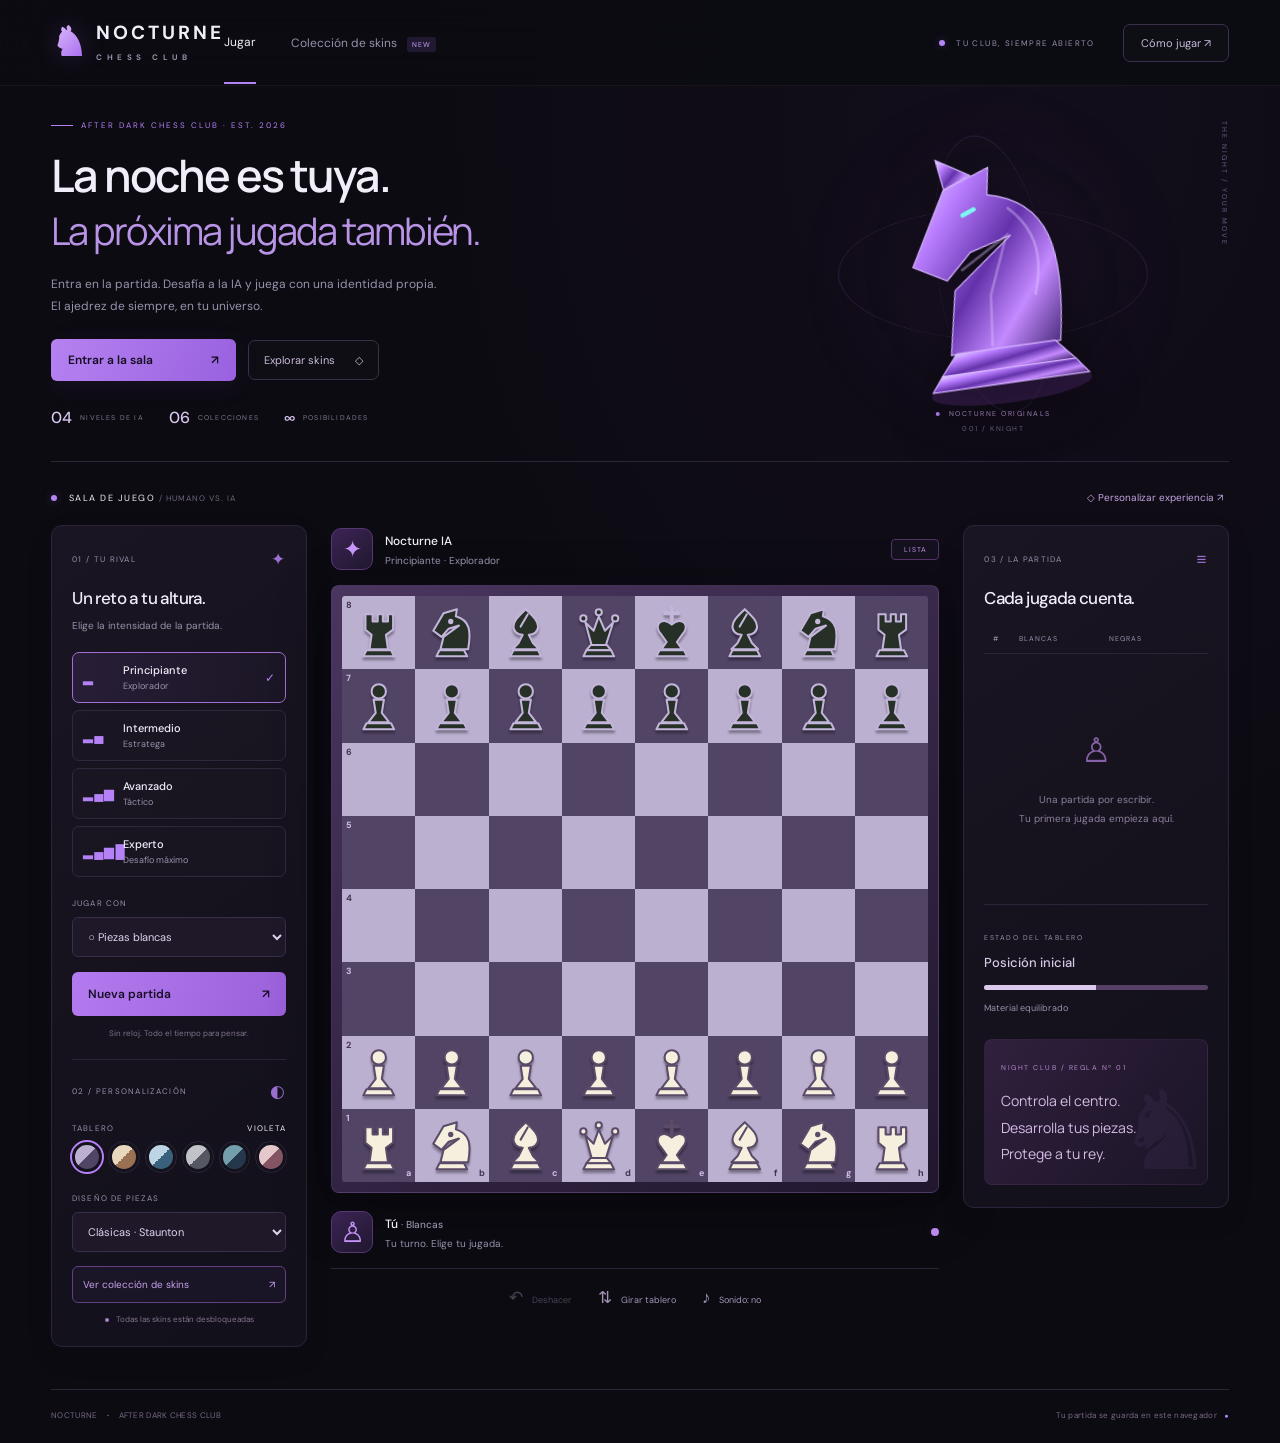
==== index.html @ 2907bad1 "Build futuristic Nocturne club with AI chess and six skin collections" ====
<!doctype html><html lang="es"><head><meta charset="UTF-8"><meta name="viewport" content="width=device-width,initial-scale=1"><meta name="theme-color" content="#0c0b12"><meta name="description" content="Juega ajedrez contra la IA en cuatro niveles y personaliza tu tablero y tus piezas."><title>Nocturne · After Dark Chess Club</title><link rel="stylesheet" href="style.css"><link rel="icon" href="icon.svg" type="image/svg+xml"></head><body><header><a class="brand" href="./"><span>♞</span> NOCTURNE<i>CHESS CLUB</i></a><nav><a href="#play" class="nav-active">Jugar</a><button id="openSkins">Colección de skins <span>NEW</span></button></nav><div class="club-status"><i></i> TU CLUB, SIEMPRE ABIERTO</div><button id="help" class="quiet">Cómo jugar ↗</button></header><main><section class="intro"><div class="intro-copy"><p class="eyebrow"><span></span> AFTER DARK CHESS CLUB · EST. 2026</p><h1>La noche es tuya.<br><em>La próxima jugada también.</em></h1><p>Entra en la partida. Desafía a la IA y juega con una identidad propia.<br>El ajedrez de siempre, en tu universo.</p><div class="hero-actions"><a class="primary" href="#play">Entrar a la sala <span>↗</span></a><button class="quiet" id="heroSkins">Explorar skins <span>◇</span></button></div><div class="hero-meta"><span>04 <small>NIVELES DE IA</small></span><span>06 <small>COLECCIONES</small></span><span>∞ <small>POSIBILIDADES</small></span></div></div><div class="hero-art" aria-hidden="true"><div class="orb"></div><div class="orbit one"></div><div class="orbit two"></div><span class="art-label">THE NIGHT / YOUR MOVE</span><svg viewBox="0 0 300 340"><defs><linearGradient id="metal" x1="0" y1="0" x2="1" y2="1"><stop stop-color="#ecdfff"/><stop offset=".25" stop-color="#b87dff"/><stop offset=".52" stop-color="#6332aa"/><stop offset=".75" stop-color="#c48aff"/><stop offset="1" stop-color="#412471"/></linearGradient></defs><ellipse cx="153" cy="297" rx="90" ry="17" fill="#b35aff" opacity=".15"/><g fill="url(#metal)" stroke="#d5b2ff" stroke-width="1.3"><path d="M91 253l14-71 70-53-47 13-30 28-36-20 45-80 53-19-5 30c67 16 78 71 59 172z"/><path d="M97 252h111l20 23H78z"/><path d="M78 275h150l13 17H65z"/><path d="M108 69l-5-34 36 22z"/></g><path d="M115 161l55-32-26 63-6 57" fill="none" stroke="#e6cfff" opacity=".35" stroke-width="3"/><path d="M125 100l13-5" stroke="#7df8f2" stroke-width="5" stroke-linecap="round"/><path d="M175 98c29 28 33 60 18 101" stroke="#e8d6ff" fill="none" opacity=".35" stroke-width="3"/></svg><span class="art-caption"><i></i> NOCTURNE ORIGINALS <b>001 / KNIGHT</b></span></div></section><div class="room-heading" id="play"><div><span class="live-dot"></span> SALA DE JUEGO <small> / HUMANO VS. IA</small></div><button id="roomSkins">◇ Personalizar experiencia ↗</button></div><div class="workspace"><aside class="settings"><div class="section-title"><span>01 / TU RIVAL</span><span>✦</span></div><h2>Un reto a tu altura.</h2><p class="muted">Elige la intensidad de la partida.</p><div id="levels" class="levels"></div><label for="side">JUGAR CON</label><select id="side"><option value="w">○ Piezas blancas</option><option value="b">● Piezas negras</option></select><button id="new" class="primary">Nueva partida <span>↗</span></button><div class="small-note">Sin reloj. Todo el tiempo para pensar.</div><div class="section-title appearance"><span>02 / PERSONALIZACIÓN</span><span>◐</span></div><label>TABLERO <span id="themeName">Violeta</span></label><div id="themes" class="swatches"></div><label for="pieces">DISEÑO DE PIEZAS</label><select id="pieces"><option value="classic">Clásicas · Staunton</option><option value="modern">Modernas · Geometría</option><option value="mono">Tipográficas · Minimal</option><option value="cyber">Cyberpunk · Neón</option><option value="cosmic">Cósmicas · Orbital</option><option value="samurai">Samurái · Shogun</option></select><button class="collection-link" id="panelSkins">Ver colección de skins <span>↗</span></button><div class="skin-note"><i></i> Todas las skins están desbloqueadas</div></aside><section class="arena"><div class="player"><div class="avatar ai">✦</div><div><strong>Nocturne IA</strong><small id="opponent">Principiante · Explorador</small></div><span class="badge" id="aiBadge">LISTA</span></div><div class="board-shell"><div id="board" class="board" role="group" aria-label="Tablero de ajedrez"></div></div><div class="player"><div class="avatar">♙</div><div><strong>Tú <span id="youColor">· Blancas</span></strong><small id="status" aria-live="polite">Tu turno. Haz tu primera jugada.</small></div><span class="turn-dot"></span></div><div class="board-tools"><button id="undo">↶ <span>Deshacer</span></button><button id="flip">⇅ <span>Girar tablero</span></button><button id="sound">♪ <span>Sonido: no</span></button></div></section><aside class="journal"><div class="section-title"><span>03 / LA PARTIDA</span><span>≡</span></div><h2>Cada jugada cuenta.</h2><div class="journal-head"><span>#</span><span>BLANCAS</span><span>NEGRAS</span></div><div id="moves" class="moves"></div><div class="position"><span>ESTADO DEL TABLERO</span><strong id="position">Posición inicial</strong><div class="balance"><i id="balance"></i></div><small id="material">Material equilibrado</small></div><div class="tip"><span>NIGHT CLUB / REGLA Nº 01</span><p>Controla el centro.<br>Desarrolla tus piezas.<br>Protege a tu rey.</p><span class="tip-knight">♞</span></div></aside></div><footer><span>NOCTURNE <b>·</b> AFTER DARK CHESS CLUB</span><span>Tu partida se guarda en este navegador <i>●</i></span></footer></main><dialog id="modal"><h2 id="modalTitle"></h2><div id="modalContent"></div><button class="primary" id="closeModal">Entendido</button></dialog><script type="module" src="app.js"></script></body></html>
---- style.css ----
@import url('https://fonts.googleapis.com/css2?family=DM+Sans:wght@400;500;600;700&family=Manrope:wght@400;500;600;700;800&display=swap');
:root{--bg:#131614;--panel:#1b1e1b;--line:#343930;--text:#edece4;--muted:#92998d;--accent:#c4d6a0;--light:#d9dec8;--dark:#738361}*{box-sizing:border-box}body{margin:0;background:var(--bg);color:var(--text);font-family:'DM Sans',sans-serif;font-size:14px}button,select{font:inherit}button,a,select{-webkit-tap-highlight-color:transparent}button{cursor:pointer}button:focus-visible,a:focus-visible,select:focus-visible{outline:2px solid var(--accent);outline-offset:4px}header{height:94px;border-bottom:1px solid var(--line);display:flex;align-items:center;justify-content:space-between;padding:0 5%}.brand{color:var(--text);text-decoration:none;font-size:21px;font-weight:700;letter-spacing:3px;display:grid;grid-template-columns:45px auto}.brand>span{grid-row:span 2;font-size:40px;line-height:45px;color:var(--accent)}.brand i{font-style:normal;font-size:8px;letter-spacing:4.5px;color:var(--muted);margin-top:4px}.header-note{font-size:9px;letter-spacing:2px;color:var(--muted)}.quiet{background:none;border:1px solid var(--line);color:var(--text);padding:11px 17px;border-radius:6px}main{max-width:1510px;margin:auto;padding:0 5%}.intro{display:flex;justify-content:space-between;align-items:center;padding:37px 0 34px}.eyebrow{color:var(--accent);font-size:9px;letter-spacing:2.7px;margin:0 0 12px}h1{font-family:'Manrope',sans-serif;font-size:clamp(28px,3.1vw,43px);letter-spacing:-1.8px;font-weight:500;margin:0}h1 em{font-family:Georgia,serif;font-weight:400;color:var(--accent)}.intro>p{color:var(--muted);line-height:1.8;font-size:12px}.workspace{display:grid;grid-template-columns:minmax(205px, .82fr) minmax(320px,1.95fr) minmax(220px,.9fr);gap:30px;align-items:start}.settings,.journal{background:var(--panel);border:1px solid var(--line);border-radius:12px;padding:23px 21px}.section-title{display:flex;justify-content:space-between;align-items:center;color:var(--muted);font-size:9px;letter-spacing:1.5px}.section-title>span+span{font-size:20px;color:var(--accent)}h2{font-size:18px;letter-spacing:-.6px;font-weight:500;margin:15px 0 8px}.muted{color:var(--muted);font-size:11px;margin-bottom:23px}.levels{display:grid;gap:7px}.level{border:1px solid var(--line);border-radius:7px;padding:11px 12px;display:flex;gap:11px;align-items:center;text-align:left;background:transparent;color:var(--text)}.level.active{border-color:var(--accent);background:#c4d6a00a}.level .bars{color:var(--accent);letter-spacing:1px;font-size:15px;width:29px}.level strong{display:block;font-weight:500;font-size:12px}.level small{display:block;color:var(--muted);font-size:9px;margin-top:3px}.level .check{margin-left:auto;color:var(--accent)}label{font-size:9px;letter-spacing:1.1px;color:var(--muted);display:flex;justify-content:space-between;margin:21px 0 9px}label span{color:var(--text);text-transform:uppercase}select{width:100%;background:#232721;color:var(--text);border:1px solid var(--line);border-radius:6px;padding:11px;font-size:12px}.primary{display:flex;justify-content:space-between;align-items:center;background:var(--accent);color:#22291a;border:0;padding:14px 16px;border-radius:6px;font-weight:600;width:100%;margin-top:15px}.primary:hover{filter:brightness(1.08)}.small-note{font-size:9px;color:var(--muted);text-align:center;margin:12px 0 0}.appearance{border-top:1px solid var(--line);margin-top:25px;padding-top:22px}.swatches{display:flex;gap:10px}.swatch{width:38px;height:38px;border-radius:50%;border:3px solid var(--panel);outline:1px solid var(--line);background:linear-gradient(135deg,var(--a) 50%,var(--b) 50%)}.swatch.active{outline:2px solid var(--accent)}.arena{min-width:0}.player{display:flex;align-items:center;gap:12px;height:56px;margin:0 0 12px}.avatar{width:42px;height:42px;background:#252b23;border:1px solid var(--line);border-radius:9px;display:grid;place-items:center;font-size:28px;color:var(--accent)}.ai{font-size:25px}.player strong{font-size:13px;font-weight:500}.player small{display:block;font-size:10px;color:var(--muted);margin-top:5px}.badge{margin-left:auto;color:var(--accent);border:1px solid var(--line);padding:5px 8px;border-radius:4px;font-size:8px;letter-spacing:1px}.board-shell{padding:10px;background:#30372b;border-radius:8px;box-shadow:0 18px 50px #0004;margin-bottom:15px}.board{width:100%;aspect-ratio:1;display:grid;grid-template-columns:repeat(8,minmax(0,1fr));grid-template-rows:repeat(8,minmax(0,1fr));overflow:hidden;border-radius:3px}.square{padding:0;border:0;border-radius:0;position:relative;display:grid;place-items:center;min-width:0;min-height:0;background:var(--light);color:#34412c}.square.dark{background:var(--dark);color:#e6ebd9}.square.last{box-shadow:inset 0 0 0 100px #e7e87545}.square.selected{box-shadow:inset 0 0 0 3px #f2e59c;background:#b7be72}.square.legal:after{content:'';position:absolute;width:23%;height:23%;background:#17221355;border-radius:50%}.square.legal.occupied:after{width:85%;height:85%;background:none;border:4px solid #20351b66}.square.check{background:#b35c51}.piece{width:84%;height:84%;filter:drop-shadow(0 3px 1px #0003);pointer-events:none;z-index:1}.coord{position:absolute;left:4px;top:3px;font-size:9px;font-weight:700}.coord.file{left:auto;top:auto;right:4px;bottom:3px}.turn-dot{width:8px;height:8px;background:var(--accent);border-radius:50%;margin-left:auto}#youColor{font-size:10px;color:var(--muted)}.board-tools{display:flex;justify-content:center;gap:20px;border-top:1px solid var(--line);padding-top:14px}.board-tools button{color:var(--muted);background:none;border:0;font-size:17px;padding:3px}.board-tools span{font-size:10px;margin-left:4px}.journal-head{display:grid;grid-template-columns:30px 1fr 1fr;color:var(--muted);font-size:8px;letter-spacing:1px;padding:17px 9px 10px;border-bottom:1px solid var(--line)}.moves{height:225px;overflow:auto;font-variant-numeric:tabular-nums}.empty{text-align:center;color:var(--muted);font-size:11px;line-height:1.9;padding:45px 4px}.empty b{display:block;font-size:32px;font-weight:400;color:#68765a;margin-bottom:6px}.move{display:grid;grid-template-columns:30px 1fr 1fr;padding:9px;font-size:12px}.move:nth-child(even){background:#242820;border-radius:4px}.move>span:first-child{color:var(--muted)}.position{border-top:1px solid var(--line);padding-top:21px}.position>span,.tip>span:first-child{font-size:8px;letter-spacing:1.5px;color:var(--muted)}.position strong{display:block;font-size:13px;font-weight:500;margin-top:10px}.balance{height:5px;background:#5b6850;border-radius:5px;overflow:hidden;margin:14px 0 7px}.balance i{display:block;width:50%;background:#e4e8dc;height:100%;transition:width .3s}.position small{color:var(--muted);font-size:10px}.tip{margin-top:24px;border-radius:8px;padding:18px;background:#2b3425;position:relative;overflow:hidden}.tip p{line-height:1.85;color:#d5dec9;font-family:Georgia,serif;font-size:17px;margin-bottom:0}.tip-knight{position:absolute;right:-8px;bottom:-19px;font-size:110px;color:#c4d6a010}footer{display:flex;justify-content:space-between;color:#798170;font-size:9px;margin:30px 0 23px;padding-top:18px;border-top:1px solid var(--line)}footer b{color:var(--accent);margin:0 7px}footer i{font-style:normal;color:var(--accent);font-size:7px;margin-left:5px}dialog{background:var(--panel);color:var(--text);border:1px solid var(--line);border-radius:12px;padding:28px;max-width:430px;width:90%}dialog::backdrop{background:#000a;backdrop-filter:blur(5px)}#modalContent{line-height:1.8;color:#b9c0b1}.promotion{display:flex;gap:8px}.promotion button{font-size:30px;width:60px;padding:8px;background:var(--accent);border:0;border-radius:6px}@media(min-width:1500px){.workspace{gap:38px}}@media(max-width:1100px){main{padding:0 3%}.workspace{gap:18px;grid-template-columns:210px minmax(300px,1fr)}.journal{grid-column:1/-1;display:grid;grid-template-columns:1fr 1fr;gap:0 25px}.journal .moves{height:140px;grid-column:1;grid-row:4/6}.journal .position{grid-column:2;grid-row:2/4;border:0}.journal .tip{grid-column:2;grid-row:4/6;margin-top:5px}.journal h2{grid-column:1}.journal-head{grid-column:1}}@media(max-width:680px){header{height:76px;padding:0 5%}.brand{font-size:17px}.header-note{display:none}.quiet{font-size:10px;padding:9px}.intro{padding:27px 0}.intro>p{display:none}h1{font-size:30px;letter-spacing:-1px}.workspace{display:flex;flex-direction:column;gap:22px}.arena{order:0;width:100%}.settings{order:1;width:100%;padding:20px}.journal{order:2;width:100%;display:block}.levels{grid-template-columns:1fr 1fr}.journal .moves{height:170px}.journal .tip{margin-top:20px}.board-shell{padding:7px}main{padding:0 4%}.coord{font-size:8px}.board-tools{gap:17px}footer{gap:15px;line-height:1.8;flex-direction:column}.player{height:45px}.swatch{width:42px;height:42px}}@media(prefers-reduced-motion:reduce){*{transition:none!important}}
:root{--bg:#0c0b12;--panel:#14121d;--line:#2a2538;--text:#f1edf9;--muted:#9891ab;--accent:#b481f6;--light:#bcb0d1;--dark:#514465}html{scroll-behavior:smooth;scroll-padding-top:90px}body{background:radial-gradient(ellipse at 80% 8%,#351a482b,transparent 42%),var(--bg)}header{height:86px;background:#0c0b12e8;backdrop-filter:blur(20px);position:sticky;top:0;z-index:10;padding:0 4%;border-color:#ffffff0c}.brand{font-size:19px;letter-spacing:3px}.brand>span{background:linear-gradient(135deg,#e3c5ff,#9654ea);background-clip:text;color:transparent;filter:drop-shadow(0 0 12px #a964e933)}header nav{display:flex;gap:35px;align-items:center}header nav a,header nav button{color:var(--muted);text-decoration:none;font-size:12px;background:none;border:0;padding:32px 0}header nav .nav-active{color:var(--text);border-bottom:2px solid var(--accent)}nav button span{font-size:7px;letter-spacing:1px;color:#caa0ff;background:#a670e826;padding:3px 5px;margin-left:7px;border-radius:3px}.club-status{font-size:8px;letter-spacing:1.4px;color:var(--muted);margin-left:auto;margin-right:28px}.club-status i,.live-dot{display:inline-block;width:6px;height:6px;border-radius:50%;background:#b485f7;box-shadow:0 0 10px #b485f755;margin-right:8px}.quiet{border-color:#3b304c;background:#ffffff03;border-radius:7px;font-size:11px;color:#c8bbd9}.quiet:hover{background:#b481f615}main{max-width:1580px;padding:0 4%}.intro{min-height:355px;display:grid;grid-template-columns:1.5fr 1fr;padding:33px 0 32px;position:relative;border-bottom:1px solid var(--line);overflow:hidden}.intro-copy{position:relative;z-index:1}.eyebrow{font-size:8px;letter-spacing:2px;margin-bottom:19px;display:flex;align-items:center;gap:8px}.eyebrow>span{width:22px;height:1px;background:var(--accent)}h1{font-size:clamp(30px,3.5vw,49px);line-height:1.17;letter-spacing:-2px;font-weight:600}h1 em{font-family:'Manrope',sans-serif;font-style:normal;font-size:.85em;font-weight:400;color:#b994e6}.intro-copy>p:not(.eyebrow){color:var(--muted);font-size:12px;line-height:1.85;margin:19px 0 21px}.hero-actions{display:flex;gap:12px;align-items:center}.hero-actions .primary{width:185px;text-decoration:none;font-size:12px;margin:0;padding:13px 17px;background:linear-gradient(110deg,#b582f1,#9961df);box-shadow:0 5px 25px #8541b81a;color:#130d1e}.hero-actions .quiet{padding:12px 15px;display:flex;gap:20px}.hero-meta{display:flex;gap:25px;margin-top:26px;font-size:16px;font-weight:500;color:#d9c7ee}.hero-meta>span{display:flex;align-items:center;gap:8px}.hero-meta small{font-size:7px;color:#81768f;letter-spacing:1.2px;font-weight:400}.hero-art{position:relative;height:310px;display:flex;justify-content:center;align-items:center}.hero-art>svg{position:relative;z-index:1;height:305px;transform:rotate(-8deg);filter:drop-shadow(0 15px 24px #0008);animation:float 7s ease-in-out infinite}.orb{position:absolute;width:250px;height:250px;border-radius:50%;background:radial-gradient(circle,#a25af524,#6d309610 45%,transparent 70%);box-shadow:0 0 90px #7d379c10}.orbit{position:absolute;width:310px;height:310px;border:1px solid #b373e72b;border-radius:50%;transform:rotateX(65deg) rotate(-20deg)}.orbit.two{width:280px;height:280px;transform:rotateX(20deg) rotateY(65deg)}.art-label{position:absolute;top:2px;right:0;font-size:7px;letter-spacing:2px;writing-mode:vertical-rl;color:#705b87}.art-caption{position:absolute;bottom:-4px;left:50%;transform:translateX(-50%);font-size:7px;letter-spacing:1.5px;white-space:nowrap;color:#b395d2}.art-caption b{display:block;font-weight:400;color:#6e627d;text-align:center;margin-top:6px}.art-caption i{display:inline-block;width:4px;height:4px;background:var(--accent);border-radius:50%;margin-right:5px}.room-heading{display:flex;justify-content:space-between;align-items:center;margin:28px 0 20px;font-size:9px;letter-spacing:1.5px}.room-heading small{font-size:8px;color:#71667e;letter-spacing:1px}.room-heading button{font-size:10px;color:#c2a4e1;background:none;border:0;letter-spacing:0}.workspace{gap:24px;grid-template-columns:minmax(210px,.8fr) minmax(320px,1.9fr) minmax(210px,.83fr);padding-bottom:14px}.settings,.journal{padding:22px 20px;background:linear-gradient(145deg,#191522,#12101a);border-color:#2d243b;border-radius:11px;box-shadow:0 10px 30px #0001}.section-title{font-size:8px;letter-spacing:1.3px}.section-title>span+span{color:#9b6fcd;font-size:17px}h2{font-size:17px;margin-top:17px}.muted{font-size:10px;margin-bottom:20px}.level{background:#ffffff02;border-color:#30283d;padding:10px;border-radius:7px;transition:border-color .2s,background .2s}.level:hover{border-color:#79529b;background:#a170d00a}.level.active{background:linear-gradient(90deg,#9b63d71f,#9b63d708);border-color:#a16ed3}.level strong{font-size:11px}.level small{font-size:9px}.level .bars{font-size:13px}.level .check{font-size:12px}label{font-size:8px;letter-spacing:1.1px}select{background:#1e1829;color:#dfd3ee;border-color:#3a2d4d;border-radius:6px;font-size:11px;padding:11px}.primary{background:linear-gradient(110deg,#b47bf0,#9960d9);color:#180d25;font-size:12px}.small-note{font-size:8px;color:#80738d}.appearance{margin-top:21px;padding-top:20px}.swatches{display:grid;grid-template-columns:repeat(6,1fr);gap:7px}.swatch{height:auto;width:100%;aspect-ratio:1;max-width:35px;border-width:3px}.collection-link{margin-top:14px;background:#ae76ef0c;border:1px solid #624081;color:#c7a2eb;border-radius:6px;padding:11px 10px;font-size:10px;display:flex;justify-content:space-between;width:100%}.collection-link:hover{background:#ae76ef20}.skin-note{font-size:8px;color:#82748d;text-align:center;margin-top:11px}.skin-note i{display:inline-block;height:4px;width:4px;background:#aa80cb;border-radius:50%;margin-right:5px}.player{height:48px;margin-bottom:12px}.avatar{background:linear-gradient(145deg,#3c2455,#20172e);border-color:#563772;color:#c595f7;border-radius:10px}.avatar.ai{font-size:23px}.player strong{font-size:12px}.player small{font-size:10px}.badge{background:#b481f60a;border-color:#513369;color:#c193e8;min-width:48px;text-align:center;font-size:7px}.board-shell{background:linear-gradient(145deg,#4a355f,#20172e);padding:10px;border:1px solid #68497e77;box-shadow:0 15px 55px #0006,0 0 30px #a354df08;border-radius:8px}.board{isolation:isolate}.square{color:#44334f}.square.dark{color:#d2bce8}.square.last{box-shadow:inset 0 0 0 100px #e5baff40}.square.selected{background:#9b70c2;box-shadow:inset 0 0 0 3px #dec0fa}.square.legal:after{background:#48205866}.square.legal.occupied:after{border-color:#d2a4ff99}.square.check{background:#b54d6d}.square:focus-visible{outline:3px solid #f9d5ff;outline-offset:-3px;z-index:3}.piece{filter:drop-shadow(0 3px 1px #0005)}body[data-skin=cyber] .piece{filter:drop-shadow(0 0 2px #69d4f74d) drop-shadow(0 2px 1px #0006)}body[data-skin=cosmic] .piece{filter:drop-shadow(0 0 3px #b2cbff33) drop-shadow(0 3px 1px #0005)}.board-tools button{font-size:17px;color:#a493b7}.board-tools button:hover{color:var(--accent)}button:disabled{opacity:.4;cursor:default}.board-tools span{font-size:9px}.journal-head{font-size:7px;grid-template-columns:26px 1fr 1fr}.moves{height:250px;scrollbar-width:thin;scrollbar-color:#513369 transparent}.empty{font-size:10px;color:#8d7f9e;padding-top:65px}.empty b{color:#8661a7;font-size:34px}.move{grid-template-columns:26px 1fr 1fr;font-size:11px}.move:nth-child(even){background:#ab78d80a}.position strong{color:#d8c7e7}.balance{background:#564065}.balance i{background:#dbc8ed}.tip{background:linear-gradient(125deg,#30203e,#1a1425);border:1px solid #4c305b55;padding:16px}.tip>span:first-child{font-size:7px;color:#b48acb}.tip p{font-family:'Manrope',sans-serif;font-size:14px;color:#d4bce5;line-height:1.9}.tip-knight{color:#bd8bf910}.turn-dot{background:#bb88ee;box-shadow:0 0 12px #bb88ee22}.position>span{font-size:7px}.position small{font-size:9px}footer{font-size:8px;color:#786985;letter-spacing:.3px;padding-top:20px;margin-top:28px}footer b{color:#a376c7}.gallery{max-width:880px;width:94%;max-height:90dvh;padding:30px;overflow:auto;scrollbar-width:thin;scrollbar-color:#68497e #14121d}.gallery h2{font-size:29px;letter-spacing:-1px;margin:0}.gallery-sub{margin:6px 0 22px;font-size:12px;color:var(--muted)}.skin-grid{display:grid;grid-template-columns:repeat(3,1fr);gap:14px}.skin-card{padding:0;background:#181320;border:1px solid #392b46;border-radius:9px;text-align:left;color:var(--text);overflow:hidden;transition:border-color .2s,transform .2s}.skin-card:hover{border-color:#ba85ee;transform:translateY(-2px)}.skin-card.active{border-color:var(--accent);box-shadow:0 0 0 1px #b481f6}.skin-preview{display:flex;justify-content:center;align-items:center;height:116px;background:conic-gradient(var(--preview-light) 25%,var(--preview-dark) 0 50%,var(--preview-light) 0 75%,var(--preview-dark) 0) 50%/58px 58px;position:relative;isolation:isolate}.skin-preview:after{content:'';position:absolute;inset:0;background:linear-gradient(transparent,#15101c22);z-index:-1}.skin-preview .piece{width:65px;height:75px;filter:drop-shadow(0 6px 4px #0005)}.skin-preview .piece:nth-child(2){height:90px;width:70px;align-self:end;margin-bottom:13px}.skin-info{display:flex;flex-direction:column;padding:15px;gap:7px}.skin-info small{font-size:7px;letter-spacing:1.5px;color:#b18acf}.skin-info strong{font-size:17px;font-weight:500}.skin-info>span{font-size:10px;line-height:1.6;color:#a290b0;min-height:32px}.skin-info>b{font-size:8px;letter-spacing:.8px;font-weight:500;color:#d2adf3;margin-top:4px}.gallery-foot{font-size:10px;text-align:center;margin-top:20px}.gallery>.primary{max-width:170px;margin:20px auto 0;justify-content:center}dialog{box-shadow:0 30px 100px #0009;border-color:#513366}#modalContent{font-size:12px}dialog::backdrop{background:#08050ecc;backdrop-filter:blur(10px)}@keyframes float{0%,100%{transform:translateY(0) rotate(-8deg)}50%{transform:translateY(-9px) rotate(-6deg)}}@media(min-width:1600px){.intro{min-height:390px}.workspace{gap:32px}}@media(max-width:1100px){.club-status{display:none}header nav{margin-left:auto;margin-right:30px}.workspace{grid-template-columns:220px minmax(300px,1fr)}.journal{display:grid;grid-template-columns:1fr 1fr}.journal .moves{height:150px}.intro{grid-template-columns:1.4fr 1fr}.hero-art{height:290px}.hero-art>svg{height:275px}.orbit{width:260px;height:260px}.hero-meta{gap:18px}.hero-meta small{font-size:6px}.hero-meta>span{gap:5px}}@media(max-width:680px){header{height:70px;padding:0 4%;gap:12px}.brand{font-size:15px;grid-template-columns:34px auto;letter-spacing:2px}.brand>span{font-size:32px;line-height:37px}.brand i{font-size:6px;letter-spacing:3.5px}.quiet{font-size:9px}header nav{gap:0;margin:0 0 0 auto}header nav a{display:none}header nav button{font-size:10px;padding:20px 0}nav button span{display:none}#help{font-size:0;padding:9px;width:32px;height:32px}#help:before{content:'?';font-size:13px}.intro{min-height:300px;padding:30px 0 25px;grid-template-columns:1fr;overflow:hidden}.intro-copy{max-width:100%}.eyebrow{font-size:7px;letter-spacing:1.4px;margin-bottom:18px}h1{font-size:clamp(28px,6.8vw,44px);letter-spacing:-1.2px;line-height:1.2}.intro-copy>p:not(.eyebrow){font-size:10px;line-height:1.8;max-width:77%;margin:16px 0 20px}.intro-copy>p br{display:none}.hero-art{position:absolute;right:-55px;bottom:45px;width:160px;height:180px;opacity:.4;z-index:0;pointer-events:none}.hero-art>svg{height:190px}.hero-art .orbit{width:160px;height:160px}.hero-art .art-label,.hero-art .art-caption{display:none}.hero-actions .primary{font-size:11px;width:160px}.hero-actions .quiet{font-size:10px;gap:10px}.hero-meta{gap:17px;font-size:14px;margin-top:24px}.hero-meta small{font-size:6px;letter-spacing:.6px}.room-heading{font-size:8px;letter-spacing:.8px;margin:23px 0 18px}.room-heading small{display:none}.room-heading button{font-size:9px}.workspace{gap:20px}.arena{order:0}.settings{order:1;padding:21px}.journal{order:2;display:block}.player{height:43px}.board-shell{padding:7px}.coord{font-size:8px}.board-tools{padding-top:12px;gap:22px}.board-tools span{font-size:9px}.swatches{display:flex;gap:13px}.swatch{width:36px;height:36px;max-width:none}.levels{gap:8px}.level{min-height:55px}.level strong{font-size:12px}.level small{font-size:9px}.collection-link{padding:13px}.journal .moves{height:180px}.empty{padding-top:35px}.gallery{padding:22px 15px;width:95%}.gallery h2{font-size:25px}.skin-grid{grid-template-columns:repeat(2,minmax(0,1fr));gap:10px}.skin-preview{height:100px;background-size:50px 50px}.skin-preview .piece{width:43px;height:64px}.skin-preview .piece:nth-child(2){width:48px;height:75px;margin-bottom:12px}.skin-info{padding:12px}.skin-info strong{font-size:15px}.skin-info>span{font-size:9px;min-height:30px}.gallery-sub{font-size:10px}.hero-meta span:last-child{display:none}footer{font-size:7px;margin-top:15px}.tip p{font-size:15px}}@media(prefers-reduced-motion:reduce){html{scroll-behavior:auto}.hero-art>svg{animation:none}.skin-card:hover{transform:none}}
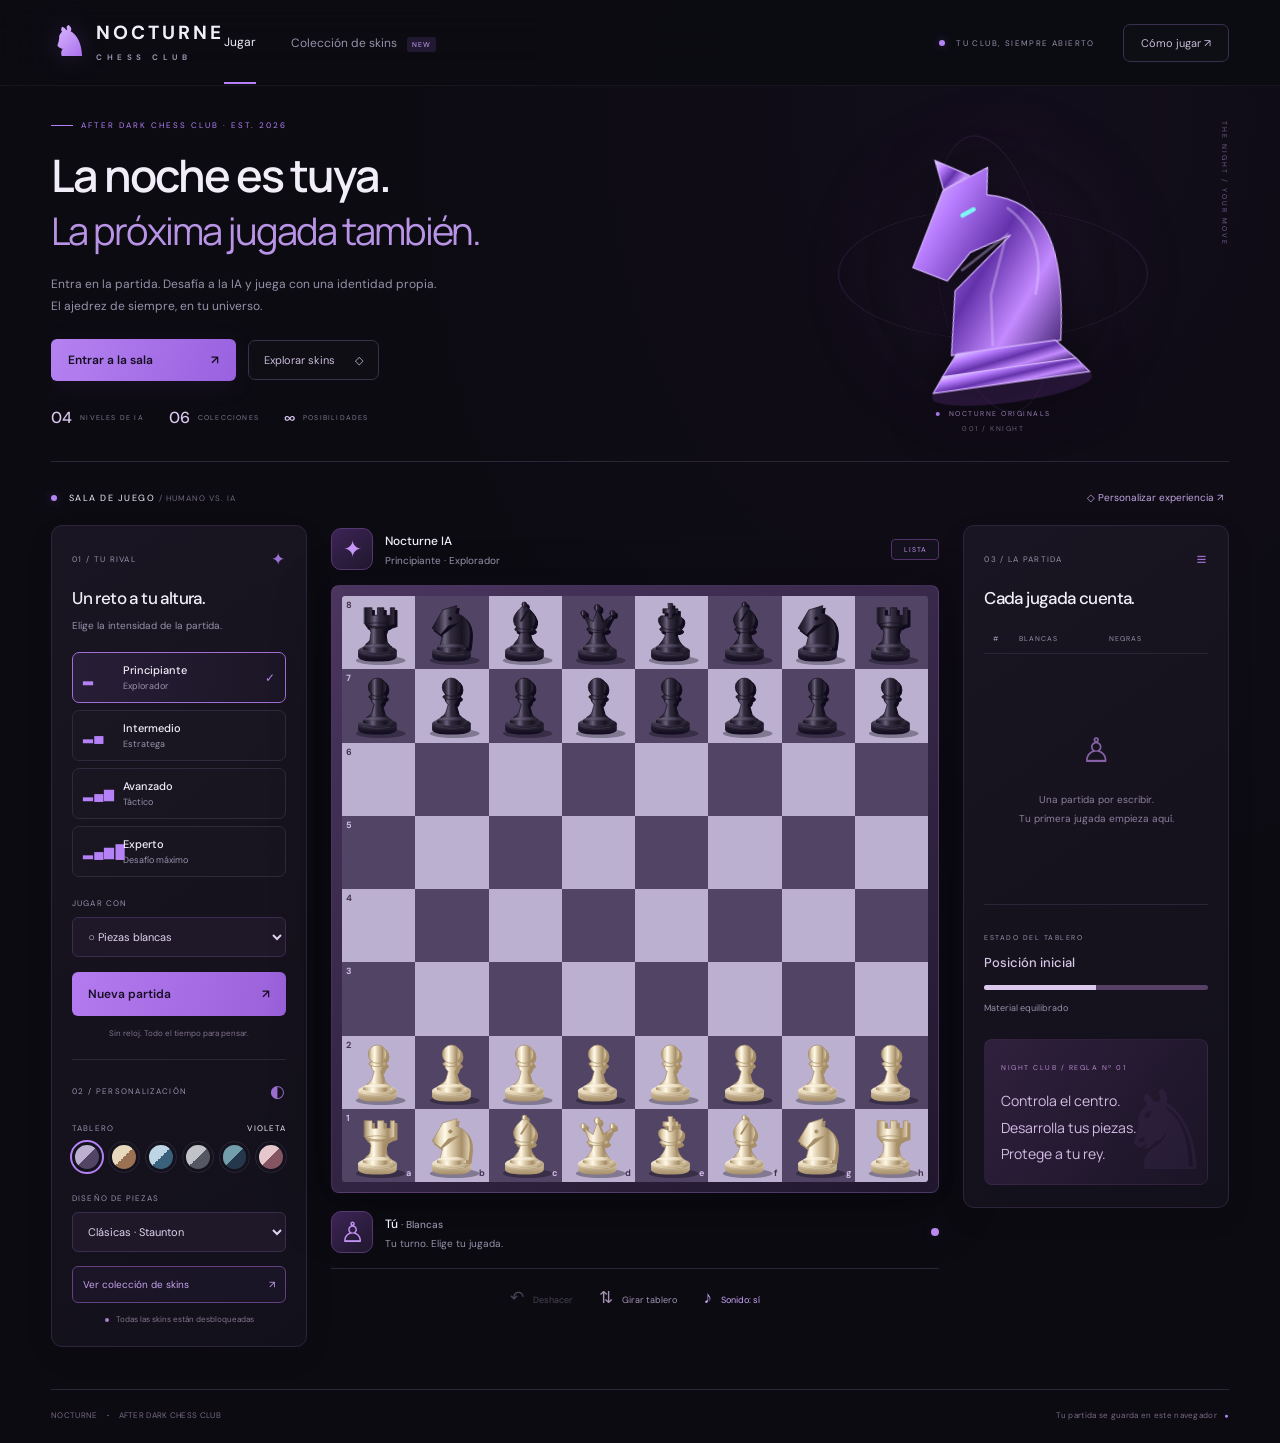
==== commit 44ff102b: "Add sculpted chess pieces and distinct persistent game sounds" ====
--- a/index.html
+++ b/index.html
@@ -1 +1 @@
-<!doctype html><html lang="es"><head><meta charset="UTF-8"><meta name="viewport" content="width=device-width,initial-scale=1"><meta name="theme-color" content="#0c0b12"><meta name="description" content="Juega ajedrez contra la IA en cuatro niveles y personaliza tu tablero y tus piezas."><title>Nocturne · After Dark Chess Club</title><link rel="stylesheet" href="style.css"><link rel="icon" href="icon.svg" type="image/svg+xml"></head><body><header><a class="brand" href="./"><span>♞</span> NOCTURNE<i>CHESS CLUB</i></a><nav><a href="#play" class="nav-active">Jugar</a><button id="openSkins">Colección de skins <span>NEW</span></button></nav><div class="club-status"><i></i> TU CLUB, SIEMPRE ABIERTO</div><button id="help" class="quiet">Cómo jugar ↗</button></header><main><section class="intro"><div class="intro-copy"><p class="eyebrow"><span></span> AFTER DARK CHESS CLUB · EST. 2026</p><h1>La noche es tuya.<br><em>La próxima jugada también.</em></h1><p>Entra en la partida. Desafía a la IA y juega con una identidad propia.<br>El ajedrez de siempre, en tu universo.</p><div class="hero-actions"><a class="primary" href="#play">Entrar a la sala <span>↗</span></a><button class="quiet" id="heroSkins">Explorar skins <span>◇</span></button></div><div class="hero-meta"><span>04 <small>NIVELES DE IA</small></span><span>06 <small>COLECCIONES</small></span><span>∞ <small>POSIBILIDADES</small></span></div></div><div class="hero-art" aria-hidden="true"><div class="orb"></div><div class="orbit one"></div><div class="orbit two"></div><span class="art-label">THE NIGHT / YOUR MOVE</span><svg viewBox="0 0 300 340"><defs><linearGradient id="metal" x1="0" y1="0" x2="1" y2="1"><stop stop-color="#ecdfff"/><stop offset=".25" stop-color="#b87dff"/><stop offset=".52" stop-color="#6332aa"/><stop offset=".75" stop-color="#c48aff"/><stop offset="1" stop-color="#412471"/></linearGradient></defs><ellipse cx="153" cy="297" rx="90" ry="17" fill="#b35aff" opacity=".15"/><g fill="url(#metal)" stroke="#d5b2ff" stroke-width="1.3"><path d="M91 253l14-71 70-53-47 13-30 28-36-20 45-80 53-19-5 30c67 16 78 71 59 172z"/><path d="M97 252h111l20 23H78z"/><path d="M78 275h150l13 17H65z"/><path d="M108 69l-5-34 36 22z"/></g><path d="M115 161l55-32-26 63-6 57" fill="none" stroke="#e6cfff" opacity=".35" stroke-width="3"/><path d="M125 100l13-5" stroke="#7df8f2" stroke-width="5" stroke-linecap="round"/><path d="M175 98c29 28 33 60 18 101" stroke="#e8d6ff" fill="none" opacity=".35" stroke-width="3"/></svg><span class="art-caption"><i></i> NOCTURNE ORIGINALS <b>001 / KNIGHT</b></span></div></section><div class="room-heading" id="play"><div><span class="live-dot"></span> SALA DE JUEGO <small> / HUMANO VS. IA</small></div><button id="roomSkins">◇ Personalizar experiencia ↗</button></div><div class="workspace"><aside class="settings"><div class="section-title"><span>01 / TU RIVAL</span><span>✦</span></div><h2>Un reto a tu altura.</h2><p class="muted">Elige la intensidad de la partida.</p><div id="levels" class="levels"></div><label for="side">JUGAR CON</label><select id="side"><option value="w">○ Piezas blancas</option><option value="b">● Piezas negras</option></select><button id="new" class="primary">Nueva partida <span>↗</span></button><div class="small-note">Sin reloj. Todo el tiempo para pensar.</div><div class="section-title appearance"><span>02 / PERSONALIZACIÓN</span><span>◐</span></div><label>TABLERO <span id="themeName">Violeta</span></label><div id="themes" class="swatches"></div><label for="pieces">DISEÑO DE PIEZAS</label><select id="pieces"><option value="classic">Clásicas · Staunton</option><option value="modern">Modernas · Geometría</option><option value="mono">Tipográficas · Minimal</option><option value="cyber">Cyberpunk · Neón</option><option value="cosmic">Cósmicas · Orbital</option><option value="samurai">Samurái · Shogun</option></select><button class="collection-link" id="panelSkins">Ver colección de skins <span>↗</span></button><div class="skin-note"><i></i> Todas las skins están desbloqueadas</div></aside><section class="arena"><div class="player"><div class="avatar ai">✦</div><div><strong>Nocturne IA</strong><small id="opponent">Principiante · Explorador</small></div><span class="badge" id="aiBadge">LISTA</span></div><div class="board-shell"><div id="board" class="board" role="group" aria-label="Tablero de ajedrez"></div></div><div class="player"><div class="avatar">♙</div><div><strong>Tú <span id="youColor">· Blancas</span></strong><small id="status" aria-live="polite">Tu turno. Haz tu primera jugada.</small></div><span class="turn-dot"></span></div><div class="board-tools"><button id="undo">↶ <span>Deshacer</span></button><button id="flip">⇅ <span>Girar tablero</span></button><button id="sound">♪ <span>Sonido: no</span></button></div></section><aside class="journal"><div class="section-title"><span>03 / LA PARTIDA</span><span>≡</span></div><h2>Cada jugada cuenta.</h2><div class="journal-head"><span>#</span><span>BLANCAS</span><span>NEGRAS</span></div><div id="moves" class="moves"></div><div class="position"><span>ESTADO DEL TABLERO</span><strong id="position">Posición inicial</strong><div class="balance"><i id="balance"></i></div><small id="material">Material equilibrado</small></div><div class="tip"><span>NIGHT CLUB / REGLA Nº 01</span><p>Controla el centro.<br>Desarrolla tus piezas.<br>Protege a tu rey.</p><span class="tip-knight">♞</span></div></aside></div><footer><span>NOCTURNE <b>·</b> AFTER DARK CHESS CLUB</span><span>Tu partida se guarda en este navegador <i>●</i></span></footer></main><dialog id="modal"><h2 id="modalTitle"></h2><div id="modalContent"></div><button class="primary" id="closeModal">Entendido</button></dialog><script type="module" src="app.js"></script></body></html>
+<!doctype html><html lang="es"><head><meta charset="UTF-8"><meta name="viewport" content="width=device-width,initial-scale=1"><meta name="theme-color" content="#0c0b12"><meta name="description" content="Juega ajedrez contra la IA en cuatro niveles y personaliza tu tablero y tus piezas."><title>Nocturne · After Dark Chess Club</title><link rel="stylesheet" href="style.css"><link rel="icon" href="icon.svg" type="image/svg+xml"></head><body><header><a class="brand" href="./"><span>♞</span> NOCTURNE<i>CHESS CLUB</i></a><nav><a href="#play" class="nav-active">Jugar</a><button id="openSkins">Colección de skins <span>NEW</span></button></nav><div class="club-status"><i></i> TU CLUB, SIEMPRE ABIERTO</div><button id="help" class="quiet">Cómo jugar ↗</button></header><main><section class="intro"><div class="intro-copy"><p class="eyebrow"><span></span> AFTER DARK CHESS CLUB · EST. 2026</p><h1>La noche es tuya.<br><em>La próxima jugada también.</em></h1><p>Entra en la partida. Desafía a la IA y juega con una identidad propia.<br>El ajedrez de siempre, en tu universo.</p><div class="hero-actions"><a class="primary" href="#play">Entrar a la sala <span>↗</span></a><button class="quiet" id="heroSkins">Explorar skins <span>◇</span></button></div><div class="hero-meta"><span>04 <small>NIVELES DE IA</small></span><span>06 <small>COLECCIONES</small></span><span>∞ <small>POSIBILIDADES</small></span></div></div><div class="hero-art" aria-hidden="true"><div class="orb"></div><div class="orbit one"></div><div class="orbit two"></div><span class="art-label">THE NIGHT / YOUR MOVE</span><svg viewBox="0 0 300 340"><defs><linearGradient id="metal" x1="0" y1="0" x2="1" y2="1"><stop stop-color="#ecdfff"/><stop offset=".25" stop-color="#b87dff"/><stop offset=".52" stop-color="#6332aa"/><stop offset=".75" stop-color="#c48aff"/><stop offset="1" stop-color="#412471"/></linearGradient></defs><ellipse cx="153" cy="297" rx="90" ry="17" fill="#b35aff" opacity=".15"/><g fill="url(#metal)" stroke="#d5b2ff" stroke-width="1.3"><path d="M91 253l14-71 70-53-47 13-30 28-36-20 45-80 53-19-5 30c67 16 78 71 59 172z"/><path d="M97 252h111l20 23H78z"/><path d="M78 275h150l13 17H65z"/><path d="M108 69l-5-34 36 22z"/></g><path d="M115 161l55-32-26 63-6 57" fill="none" stroke="#e6cfff" opacity=".35" stroke-width="3"/><path d="M125 100l13-5" stroke="#7df8f2" stroke-width="5" stroke-linecap="round"/><path d="M175 98c29 28 33 60 18 101" stroke="#e8d6ff" fill="none" opacity=".35" stroke-width="3"/></svg><span class="art-caption"><i></i> NOCTURNE ORIGINALS <b>001 / KNIGHT</b></span></div></section><div class="room-heading" id="play"><div><span class="live-dot"></span> SALA DE JUEGO <small> / HUMANO VS. IA</small></div><button id="roomSkins">◇ Personalizar experiencia ↗</button></div><div class="workspace"><aside class="settings"><div class="section-title"><span>01 / TU RIVAL</span><span>✦</span></div><h2>Un reto a tu altura.</h2><p class="muted">Elige la intensidad de la partida.</p><div id="levels" class="levels"></div><label for="side">JUGAR CON</label><select id="side"><option value="w">○ Piezas blancas</option><option value="b">● Piezas negras</option></select><button id="new" class="primary">Nueva partida <span>↗</span></button><div class="small-note">Sin reloj. Todo el tiempo para pensar.</div><div class="section-title appearance"><span>02 / PERSONALIZACIÓN</span><span>◐</span></div><label>TABLERO <span id="themeName">Violeta</span></label><div id="themes" class="swatches"></div><label for="pieces">DISEÑO DE PIEZAS</label><select id="pieces"><option value="classic">Clásicas · Staunton</option><option value="modern">Modernas · Geometría</option><option value="mono">Tipográficas · Minimal</option><option value="cyber">Cyberpunk · Neón</option><option value="cosmic">Cósmicas · Orbital</option><option value="samurai">Samurái · Shogun</option></select><button class="collection-link" id="panelSkins">Ver colección de skins <span>↗</span></button><div class="skin-note"><i></i> Todas las skins están desbloqueadas</div></aside><section class="arena"><div class="player"><div class="avatar ai">✦</div><div><strong>Nocturne IA</strong><small id="opponent">Principiante · Explorador</small></div><span class="badge" id="aiBadge">LISTA</span></div><div class="board-shell"><div id="board" class="board" role="group" aria-label="Tablero de ajedrez"></div></div><div class="player"><div class="avatar">♙</div><div><strong>Tú <span id="youColor">· Blancas</span></strong><small id="status" aria-live="polite">Tu turno. Haz tu primera jugada.</small></div><span class="turn-dot"></span></div><div class="board-tools"><button id="undo">↶ <span>Deshacer</span></button><button id="flip">⇅ <span>Girar tablero</span></button><button id="sound" aria-pressed="true">♪ <span>Sonido: sí</span></button></div></section><aside class="journal"><div class="section-title"><span>03 / LA PARTIDA</span><span>≡</span></div><h2>Cada jugada cuenta.</h2><div class="journal-head"><span>#</span><span>BLANCAS</span><span>NEGRAS</span></div><div id="moves" class="moves"></div><div class="position"><span>ESTADO DEL TABLERO</span><strong id="position">Posición inicial</strong><div class="balance"><i id="balance"></i></div><small id="material">Material equilibrado</small></div><div class="tip"><span>NIGHT CLUB / REGLA Nº 01</span><p>Controla el centro.<br>Desarrolla tus piezas.<br>Protege a tu rey.</p><span class="tip-knight">♞</span></div></aside></div><footer><span>NOCTURNE <b>·</b> AFTER DARK CHESS CLUB</span><span>Tu partida se guarda en este navegador <i>●</i></span></footer></main><dialog id="modal"><h2 id="modalTitle"></h2><div id="modalContent"></div><button class="primary" id="closeModal">Entendido</button></dialog><script type="module" src="app.js"></script></body></html>
--- a/style.css
+++ b/style.css
@@ -1,3 +1,4 @@
 @import url('https://fonts.googleapis.com/css2?family=DM+Sans:wght@400;500;600;700&family=Manrope:wght@400;500;600;700;800&display=swap');
 :root{--bg:#131614;--panel:#1b1e1b;--line:#343930;--text:#edece4;--muted:#92998d;--accent:#c4d6a0;--light:#d9dec8;--dark:#738361}*{box-sizing:border-box}body{margin:0;background:var(--bg);color:var(--text);font-family:'DM Sans',sans-serif;font-size:14px}button,select{font:inherit}button,a,select{-webkit-tap-highlight-color:transparent}button{cursor:pointer}button:focus-visible,a:focus-visible,select:focus-visible{outline:2px solid var(--accent);outline-offset:4px}header{height:94px;border-bottom:1px solid var(--line);display:flex;align-items:center;justify-content:space-between;padding:0 5%}.brand{color:var(--text);text-decoration:none;font-size:21px;font-weight:700;letter-spacing:3px;display:grid;grid-template-columns:45px auto}.brand>span{grid-row:span 2;font-size:40px;line-height:45px;color:var(--accent)}.brand i{font-style:normal;font-size:8px;letter-spacing:4.5px;color:var(--muted);margin-top:4px}.header-note{font-size:9px;letter-spacing:2px;color:var(--muted)}.quiet{background:none;border:1px solid var(--line);color:var(--text);padding:11px 17px;border-radius:6px}main{max-width:1510px;margin:auto;padding:0 5%}.intro{display:flex;justify-content:space-between;align-items:center;padding:37px 0 34px}.eyebrow{color:var(--accent);font-size:9px;letter-spacing:2.7px;margin:0 0 12px}h1{font-family:'Manrope',sans-serif;font-size:clamp(28px,3.1vw,43px);letter-spacing:-1.8px;font-weight:500;margin:0}h1 em{font-family:Georgia,serif;font-weight:400;color:var(--accent)}.intro>p{color:var(--muted);line-height:1.8;font-size:12px}.workspace{display:grid;grid-template-columns:minmax(205px, .82fr) minmax(320px,1.95fr) minmax(220px,.9fr);gap:30px;align-items:start}.settings,.journal{background:var(--panel);border:1px solid var(--line);border-radius:12px;padding:23px 21px}.section-title{display:flex;justify-content:space-between;align-items:center;color:var(--muted);font-size:9px;letter-spacing:1.5px}.section-title>span+span{font-size:20px;color:var(--accent)}h2{font-size:18px;letter-spacing:-.6px;font-weight:500;margin:15px 0 8px}.muted{color:var(--muted);font-size:11px;margin-bottom:23px}.levels{display:grid;gap:7px}.level{border:1px solid var(--line);border-radius:7px;padding:11px 12px;display:flex;gap:11px;align-items:center;text-align:left;background:transparent;color:var(--text)}.level.active{border-color:var(--accent);background:#c4d6a00a}.level .bars{color:var(--accent);letter-spacing:1px;font-size:15px;width:29px}.level strong{display:block;font-weight:500;font-size:12px}.level small{display:block;color:var(--muted);font-size:9px;margin-top:3px}.level .check{margin-left:auto;color:var(--accent)}label{font-size:9px;letter-spacing:1.1px;color:var(--muted);display:flex;justify-content:space-between;margin:21px 0 9px}label span{color:var(--text);text-transform:uppercase}select{width:100%;background:#232721;color:var(--text);border:1px solid var(--line);border-radius:6px;padding:11px;font-size:12px}.primary{display:flex;justify-content:space-between;align-items:center;background:var(--accent);color:#22291a;border:0;padding:14px 16px;border-radius:6px;font-weight:600;width:100%;margin-top:15px}.primary:hover{filter:brightness(1.08)}.small-note{font-size:9px;color:var(--muted);text-align:center;margin:12px 0 0}.appearance{border-top:1px solid var(--line);margin-top:25px;padding-top:22px}.swatches{display:flex;gap:10px}.swatch{width:38px;height:38px;border-radius:50%;border:3px solid var(--panel);outline:1px solid var(--line);background:linear-gradient(135deg,var(--a) 50%,var(--b) 50%)}.swatch.active{outline:2px solid var(--accent)}.arena{min-width:0}.player{display:flex;align-items:center;gap:12px;height:56px;margin:0 0 12px}.avatar{width:42px;height:42px;background:#252b23;border:1px solid var(--line);border-radius:9px;display:grid;place-items:center;font-size:28px;color:var(--accent)}.ai{font-size:25px}.player strong{font-size:13px;font-weight:500}.player small{display:block;font-size:10px;color:var(--muted);margin-top:5px}.badge{margin-left:auto;color:var(--accent);border:1px solid var(--line);padding:5px 8px;border-radius:4px;font-size:8px;letter-spacing:1px}.board-shell{padding:10px;background:#30372b;border-radius:8px;box-shadow:0 18px 50px #0004;margin-bottom:15px}.board{width:100%;aspect-ratio:1;display:grid;grid-template-columns:repeat(8,minmax(0,1fr));grid-template-rows:repeat(8,minmax(0,1fr));overflow:hidden;border-radius:3px}.square{padding:0;border:0;border-radius:0;position:relative;display:grid;place-items:center;min-width:0;min-height:0;background:var(--light);color:#34412c}.square.dark{background:var(--dark);color:#e6ebd9}.square.last{box-shadow:inset 0 0 0 100px #e7e87545}.square.selected{box-shadow:inset 0 0 0 3px #f2e59c;background:#b7be72}.square.legal:after{content:'';position:absolute;width:23%;height:23%;background:#17221355;border-radius:50%}.square.legal.occupied:after{width:85%;height:85%;background:none;border:4px solid #20351b66}.square.check{background:#b35c51}.piece{width:84%;height:84%;filter:drop-shadow(0 3px 1px #0003);pointer-events:none;z-index:1}.coord{position:absolute;left:4px;top:3px;font-size:9px;font-weight:700}.coord.file{left:auto;top:auto;right:4px;bottom:3px}.turn-dot{width:8px;height:8px;background:var(--accent);border-radius:50%;margin-left:auto}#youColor{font-size:10px;color:var(--muted)}.board-tools{display:flex;justify-content:center;gap:20px;border-top:1px solid var(--line);padding-top:14px}.board-tools button{color:var(--muted);background:none;border:0;font-size:17px;padding:3px}.board-tools span{font-size:10px;margin-left:4px}.journal-head{display:grid;grid-template-columns:30px 1fr 1fr;color:var(--muted);font-size:8px;letter-spacing:1px;padding:17px 9px 10px;border-bottom:1px solid var(--line)}.moves{height:225px;overflow:auto;font-variant-numeric:tabular-nums}.empty{text-align:center;color:var(--muted);font-size:11px;line-height:1.9;padding:45px 4px}.empty b{display:block;font-size:32px;font-weight:400;color:#68765a;margin-bottom:6px}.move{display:grid;grid-template-columns:30px 1fr 1fr;padding:9px;font-size:12px}.move:nth-child(even){background:#242820;border-radius:4px}.move>span:first-child{color:var(--muted)}.position{border-top:1px solid var(--line);padding-top:21px}.position>span,.tip>span:first-child{font-size:8px;letter-spacing:1.5px;color:var(--muted)}.position strong{display:block;font-size:13px;font-weight:500;margin-top:10px}.balance{height:5px;background:#5b6850;border-radius:5px;overflow:hidden;margin:14px 0 7px}.balance i{display:block;width:50%;background:#e4e8dc;height:100%;transition:width .3s}.position small{color:var(--muted);font-size:10px}.tip{margin-top:24px;border-radius:8px;padding:18px;background:#2b3425;position:relative;overflow:hidden}.tip p{line-height:1.85;color:#d5dec9;font-family:Georgia,serif;font-size:17px;margin-bottom:0}.tip-knight{position:absolute;right:-8px;bottom:-19px;font-size:110px;color:#c4d6a010}footer{display:flex;justify-content:space-between;color:#798170;font-size:9px;margin:30px 0 23px;padding-top:18px;border-top:1px solid var(--line)}footer b{color:var(--accent);margin:0 7px}footer i{font-style:normal;color:var(--accent);font-size:7px;margin-left:5px}dialog{background:var(--panel);color:var(--text);border:1px solid var(--line);border-radius:12px;padding:28px;max-width:430px;width:90%}dialog::backdrop{background:#000a;backdrop-filter:blur(5px)}#modalContent{line-height:1.8;color:#b9c0b1}.promotion{display:flex;gap:8px}.promotion button{font-size:30px;width:60px;padding:8px;background:var(--accent);border:0;border-radius:6px}@media(min-width:1500px){.workspace{gap:38px}}@media(max-width:1100px){main{padding:0 3%}.workspace{gap:18px;grid-template-columns:210px minmax(300px,1fr)}.journal{grid-column:1/-1;display:grid;grid-template-columns:1fr 1fr;gap:0 25px}.journal .moves{height:140px;grid-column:1;grid-row:4/6}.journal .position{grid-column:2;grid-row:2/4;border:0}.journal .tip{grid-column:2;grid-row:4/6;margin-top:5px}.journal h2{grid-column:1}.journal-head{grid-column:1}}@media(max-width:680px){header{height:76px;padding:0 5%}.brand{font-size:17px}.header-note{display:none}.quiet{font-size:10px;padding:9px}.intro{padding:27px 0}.intro>p{display:none}h1{font-size:30px;letter-spacing:-1px}.workspace{display:flex;flex-direction:column;gap:22px}.arena{order:0;width:100%}.settings{order:1;width:100%;padding:20px}.journal{order:2;width:100%;display:block}.levels{grid-template-columns:1fr 1fr}.journal .moves{height:170px}.journal .tip{margin-top:20px}.board-shell{padding:7px}main{padding:0 4%}.coord{font-size:8px}.board-tools{gap:17px}footer{gap:15px;line-height:1.8;flex-direction:column}.player{height:45px}.swatch{width:42px;height:42px}}@media(prefers-reduced-motion:reduce){*{transition:none!important}}
 :root{--bg:#0c0b12;--panel:#14121d;--line:#2a2538;--text:#f1edf9;--muted:#9891ab;--accent:#b481f6;--light:#bcb0d1;--dark:#514465}html{scroll-behavior:smooth;scroll-padding-top:90px}body{background:radial-gradient(ellipse at 80% 8%,#351a482b,transparent 42%),var(--bg)}header{height:86px;background:#0c0b12e8;backdrop-filter:blur(20px);position:sticky;top:0;z-index:10;padding:0 4%;border-color:#ffffff0c}.brand{font-size:19px;letter-spacing:3px}.brand>span{background:linear-gradient(135deg,#e3c5ff,#9654ea);background-clip:text;color:transparent;filter:drop-shadow(0 0 12px #a964e933)}header nav{display:flex;gap:35px;align-items:center}header nav a,header nav button{color:var(--muted);text-decoration:none;font-size:12px;background:none;border:0;padding:32px 0}header nav .nav-active{color:var(--text);border-bottom:2px solid var(--accent)}nav button span{font-size:7px;letter-spacing:1px;color:#caa0ff;background:#a670e826;padding:3px 5px;margin-left:7px;border-radius:3px}.club-status{font-size:8px;letter-spacing:1.4px;color:var(--muted);margin-left:auto;margin-right:28px}.club-status i,.live-dot{display:inline-block;width:6px;height:6px;border-radius:50%;background:#b485f7;box-shadow:0 0 10px #b485f755;margin-right:8px}.quiet{border-color:#3b304c;background:#ffffff03;border-radius:7px;font-size:11px;color:#c8bbd9}.quiet:hover{background:#b481f615}main{max-width:1580px;padding:0 4%}.intro{min-height:355px;display:grid;grid-template-columns:1.5fr 1fr;padding:33px 0 32px;position:relative;border-bottom:1px solid var(--line);overflow:hidden}.intro-copy{position:relative;z-index:1}.eyebrow{font-size:8px;letter-spacing:2px;margin-bottom:19px;display:flex;align-items:center;gap:8px}.eyebrow>span{width:22px;height:1px;background:var(--accent)}h1{font-size:clamp(30px,3.5vw,49px);line-height:1.17;letter-spacing:-2px;font-weight:600}h1 em{font-family:'Manrope',sans-serif;font-style:normal;font-size:.85em;font-weight:400;color:#b994e6}.intro-copy>p:not(.eyebrow){color:var(--muted);font-size:12px;line-height:1.85;margin:19px 0 21px}.hero-actions{display:flex;gap:12px;align-items:center}.hero-actions .primary{width:185px;text-decoration:none;font-size:12px;margin:0;padding:13px 17px;background:linear-gradient(110deg,#b582f1,#9961df);box-shadow:0 5px 25px #8541b81a;color:#130d1e}.hero-actions .quiet{padding:12px 15px;display:flex;gap:20px}.hero-meta{display:flex;gap:25px;margin-top:26px;font-size:16px;font-weight:500;color:#d9c7ee}.hero-meta>span{display:flex;align-items:center;gap:8px}.hero-meta small{font-size:7px;color:#81768f;letter-spacing:1.2px;font-weight:400}.hero-art{position:relative;height:310px;display:flex;justify-content:center;align-items:center}.hero-art>svg{position:relative;z-index:1;height:305px;transform:rotate(-8deg);filter:drop-shadow(0 15px 24px #0008);animation:float 7s ease-in-out infinite}.orb{position:absolute;width:250px;height:250px;border-radius:50%;background:radial-gradient(circle,#a25af524,#6d309610 45%,transparent 70%);box-shadow:0 0 90px #7d379c10}.orbit{position:absolute;width:310px;height:310px;border:1px solid #b373e72b;border-radius:50%;transform:rotateX(65deg) rotate(-20deg)}.orbit.two{width:280px;height:280px;transform:rotateX(20deg) rotateY(65deg)}.art-label{position:absolute;top:2px;right:0;font-size:7px;letter-spacing:2px;writing-mode:vertical-rl;color:#705b87}.art-caption{position:absolute;bottom:-4px;left:50%;transform:translateX(-50%);font-size:7px;letter-spacing:1.5px;white-space:nowrap;color:#b395d2}.art-caption b{display:block;font-weight:400;color:#6e627d;text-align:center;margin-top:6px}.art-caption i{display:inline-block;width:4px;height:4px;background:var(--accent);border-radius:50%;margin-right:5px}.room-heading{display:flex;justify-content:space-between;align-items:center;margin:28px 0 20px;font-size:9px;letter-spacing:1.5px}.room-heading small{font-size:8px;color:#71667e;letter-spacing:1px}.room-heading button{font-size:10px;color:#c2a4e1;background:none;border:0;letter-spacing:0}.workspace{gap:24px;grid-template-columns:minmax(210px,.8fr) minmax(320px,1.9fr) minmax(210px,.83fr);padding-bottom:14px}.settings,.journal{padding:22px 20px;background:linear-gradient(145deg,#191522,#12101a);border-color:#2d243b;border-radius:11px;box-shadow:0 10px 30px #0001}.section-title{font-size:8px;letter-spacing:1.3px}.section-title>span+span{color:#9b6fcd;font-size:17px}h2{font-size:17px;margin-top:17px}.muted{font-size:10px;margin-bottom:20px}.level{background:#ffffff02;border-color:#30283d;padding:10px;border-radius:7px;transition:border-color .2s,background .2s}.level:hover{border-color:#79529b;background:#a170d00a}.level.active{background:linear-gradient(90deg,#9b63d71f,#9b63d708);border-color:#a16ed3}.level strong{font-size:11px}.level small{font-size:9px}.level .bars{font-size:13px}.level .check{font-size:12px}label{font-size:8px;letter-spacing:1.1px}select{background:#1e1829;color:#dfd3ee;border-color:#3a2d4d;border-radius:6px;font-size:11px;padding:11px}.primary{background:linear-gradient(110deg,#b47bf0,#9960d9);color:#180d25;font-size:12px}.small-note{font-size:8px;color:#80738d}.appearance{margin-top:21px;padding-top:20px}.swatches{display:grid;grid-template-columns:repeat(6,1fr);gap:7px}.swatch{height:auto;width:100%;aspect-ratio:1;max-width:35px;border-width:3px}.collection-link{margin-top:14px;background:#ae76ef0c;border:1px solid #624081;color:#c7a2eb;border-radius:6px;padding:11px 10px;font-size:10px;display:flex;justify-content:space-between;width:100%}.collection-link:hover{background:#ae76ef20}.skin-note{font-size:8px;color:#82748d;text-align:center;margin-top:11px}.skin-note i{display:inline-block;height:4px;width:4px;background:#aa80cb;border-radius:50%;margin-right:5px}.player{height:48px;margin-bottom:12px}.avatar{background:linear-gradient(145deg,#3c2455,#20172e);border-color:#563772;color:#c595f7;border-radius:10px}.avatar.ai{font-size:23px}.player strong{font-size:12px}.player small{font-size:10px}.badge{background:#b481f60a;border-color:#513369;color:#c193e8;min-width:48px;text-align:center;font-size:7px}.board-shell{background:linear-gradient(145deg,#4a355f,#20172e);padding:10px;border:1px solid #68497e77;box-shadow:0 15px 55px #0006,0 0 30px #a354df08;border-radius:8px}.board{isolation:isolate}.square{color:#44334f}.square.dark{color:#d2bce8}.square.last{box-shadow:inset 0 0 0 100px #e5baff40}.square.selected{background:#9b70c2;box-shadow:inset 0 0 0 3px #dec0fa}.square.legal:after{background:#48205866}.square.legal.occupied:after{border-color:#d2a4ff99}.square.check{background:#b54d6d}.square:focus-visible{outline:3px solid #f9d5ff;outline-offset:-3px;z-index:3}.piece{filter:drop-shadow(0 3px 1px #0005)}body[data-skin=cyber] .piece{filter:drop-shadow(0 0 2px #69d4f74d) drop-shadow(0 2px 1px #0006)}body[data-skin=cosmic] .piece{filter:drop-shadow(0 0 3px #b2cbff33) drop-shadow(0 3px 1px #0005)}.board-tools button{font-size:17px;color:#a493b7}.board-tools button:hover{color:var(--accent)}button:disabled{opacity:.4;cursor:default}.board-tools span{font-size:9px}.journal-head{font-size:7px;grid-template-columns:26px 1fr 1fr}.moves{height:250px;scrollbar-width:thin;scrollbar-color:#513369 transparent}.empty{font-size:10px;color:#8d7f9e;padding-top:65px}.empty b{color:#8661a7;font-size:34px}.move{grid-template-columns:26px 1fr 1fr;font-size:11px}.move:nth-child(even){background:#ab78d80a}.position strong{color:#d8c7e7}.balance{background:#564065}.balance i{background:#dbc8ed}.tip{background:linear-gradient(125deg,#30203e,#1a1425);border:1px solid #4c305b55;padding:16px}.tip>span:first-child{font-size:7px;color:#b48acb}.tip p{font-family:'Manrope',sans-serif;font-size:14px;color:#d4bce5;line-height:1.9}.tip-knight{color:#bd8bf910}.turn-dot{background:#bb88ee;box-shadow:0 0 12px #bb88ee22}.position>span{font-size:7px}.position small{font-size:9px}footer{font-size:8px;color:#786985;letter-spacing:.3px;padding-top:20px;margin-top:28px}footer b{color:#a376c7}.gallery{max-width:880px;width:94%;max-height:90dvh;padding:30px;overflow:auto;scrollbar-width:thin;scrollbar-color:#68497e #14121d}.gallery h2{font-size:29px;letter-spacing:-1px;margin:0}.gallery-sub{margin:6px 0 22px;font-size:12px;color:var(--muted)}.skin-grid{display:grid;grid-template-columns:repeat(3,1fr);gap:14px}.skin-card{padding:0;background:#181320;border:1px solid #392b46;border-radius:9px;text-align:left;color:var(--text);overflow:hidden;transition:border-color .2s,transform .2s}.skin-card:hover{border-color:#ba85ee;transform:translateY(-2px)}.skin-card.active{border-color:var(--accent);box-shadow:0 0 0 1px #b481f6}.skin-preview{display:flex;justify-content:center;align-items:center;height:116px;background:conic-gradient(var(--preview-light) 25%,var(--preview-dark) 0 50%,var(--preview-light) 0 75%,var(--preview-dark) 0) 50%/58px 58px;position:relative;isolation:isolate}.skin-preview:after{content:'';position:absolute;inset:0;background:linear-gradient(transparent,#15101c22);z-index:-1}.skin-preview .piece{width:65px;height:75px;filter:drop-shadow(0 6px 4px #0005)}.skin-preview .piece:nth-child(2){height:90px;width:70px;align-self:end;margin-bottom:13px}.skin-info{display:flex;flex-direction:column;padding:15px;gap:7px}.skin-info small{font-size:7px;letter-spacing:1.5px;color:#b18acf}.skin-info strong{font-size:17px;font-weight:500}.skin-info>span{font-size:10px;line-height:1.6;color:#a290b0;min-height:32px}.skin-info>b{font-size:8px;letter-spacing:.8px;font-weight:500;color:#d2adf3;margin-top:4px}.gallery-foot{font-size:10px;text-align:center;margin-top:20px}.gallery>.primary{max-width:170px;margin:20px auto 0;justify-content:center}dialog{box-shadow:0 30px 100px #0009;border-color:#513366}#modalContent{font-size:12px}dialog::backdrop{background:#08050ecc;backdrop-filter:blur(10px)}@keyframes float{0%,100%{transform:translateY(0) rotate(-8deg)}50%{transform:translateY(-9px) rotate(-6deg)}}@media(min-width:1600px){.intro{min-height:390px}.workspace{gap:32px}}@media(max-width:1100px){.club-status{display:none}header nav{margin-left:auto;margin-right:30px}.workspace{grid-template-columns:220px minmax(300px,1fr)}.journal{display:grid;grid-template-columns:1fr 1fr}.journal .moves{height:150px}.intro{grid-template-columns:1.4fr 1fr}.hero-art{height:290px}.hero-art>svg{height:275px}.orbit{width:260px;height:260px}.hero-meta{gap:18px}.hero-meta small{font-size:6px}.hero-meta>span{gap:5px}}@media(max-width:680px){header{height:70px;padding:0 4%;gap:12px}.brand{font-size:15px;grid-template-columns:34px auto;letter-spacing:2px}.brand>span{font-size:32px;line-height:37px}.brand i{font-size:6px;letter-spacing:3.5px}.quiet{font-size:9px}header nav{gap:0;margin:0 0 0 auto}header nav a{display:none}header nav button{font-size:10px;padding:20px 0}nav button span{display:none}#help{font-size:0;padding:9px;width:32px;height:32px}#help:before{content:'?';font-size:13px}.intro{min-height:300px;padding:30px 0 25px;grid-template-columns:1fr;overflow:hidden}.intro-copy{max-width:100%}.eyebrow{font-size:7px;letter-spacing:1.4px;margin-bottom:18px}h1{font-size:clamp(28px,6.8vw,44px);letter-spacing:-1.2px;line-height:1.2}.intro-copy>p:not(.eyebrow){font-size:10px;line-height:1.8;max-width:77%;margin:16px 0 20px}.intro-copy>p br{display:none}.hero-art{position:absolute;right:-55px;bottom:45px;width:160px;height:180px;opacity:.4;z-index:0;pointer-events:none}.hero-art>svg{height:190px}.hero-art .orbit{width:160px;height:160px}.hero-art .art-label,.hero-art .art-caption{display:none}.hero-actions .primary{font-size:11px;width:160px}.hero-actions .quiet{font-size:10px;gap:10px}.hero-meta{gap:17px;font-size:14px;margin-top:24px}.hero-meta small{font-size:6px;letter-spacing:.6px}.room-heading{font-size:8px;letter-spacing:.8px;margin:23px 0 18px}.room-heading small{display:none}.room-heading button{font-size:9px}.workspace{gap:20px}.arena{order:0}.settings{order:1;padding:21px}.journal{order:2;display:block}.player{height:43px}.board-shell{padding:7px}.coord{font-size:8px}.board-tools{padding-top:12px;gap:22px}.board-tools span{font-size:9px}.swatches{display:flex;gap:13px}.swatch{width:36px;height:36px;max-width:none}.levels{gap:8px}.level{min-height:55px}.level strong{font-size:12px}.level small{font-size:9px}.collection-link{padding:13px}.journal .moves{height:180px}.empty{padding-top:35px}.gallery{padding:22px 15px;width:95%}.gallery h2{font-size:25px}.skin-grid{grid-template-columns:repeat(2,minmax(0,1fr));gap:10px}.skin-preview{height:100px;background-size:50px 50px}.skin-preview .piece{width:43px;height:64px}.skin-preview .piece:nth-child(2){width:48px;height:75px;margin-bottom:12px}.skin-info{padding:12px}.skin-info strong{font-size:15px}.skin-info>span{font-size:9px;min-height:30px}.gallery-sub{font-size:10px}.hero-meta span:last-child{display:none}footer{font-size:7px;margin-top:15px}.tip p{font-size:15px}}@media(prefers-reduced-motion:reduce){html{scroll-behavior:auto}.hero-art>svg{animation:none}.skin-card:hover{transform:none}}
+.piece.sculpted{width:97%;height:97%;overflow:visible;filter:none!important}.skin-preview .piece.sculpted{width:68px;height:86px;filter:none!important}.skin-preview .piece.sculpted:nth-child(2){width:74px;height:97px;margin-bottom:9px}.square{overflow:hidden}.square .piece.sculpted{position:relative;z-index:1}.square.selected .piece.sculpted{transform:translateY(-2px);transition:transform .16s ease}#sound[aria-pressed=true]{color:#cda4fa}@media(max-width:680px){.skin-preview .piece.sculpted{width:46px;height:73px}.skin-preview .piece.sculpted:nth-child(2){width:52px;height:83px;margin-bottom:8px}}@media(prefers-reduced-motion:reduce){.square.selected .piece.sculpted{transform:none}}
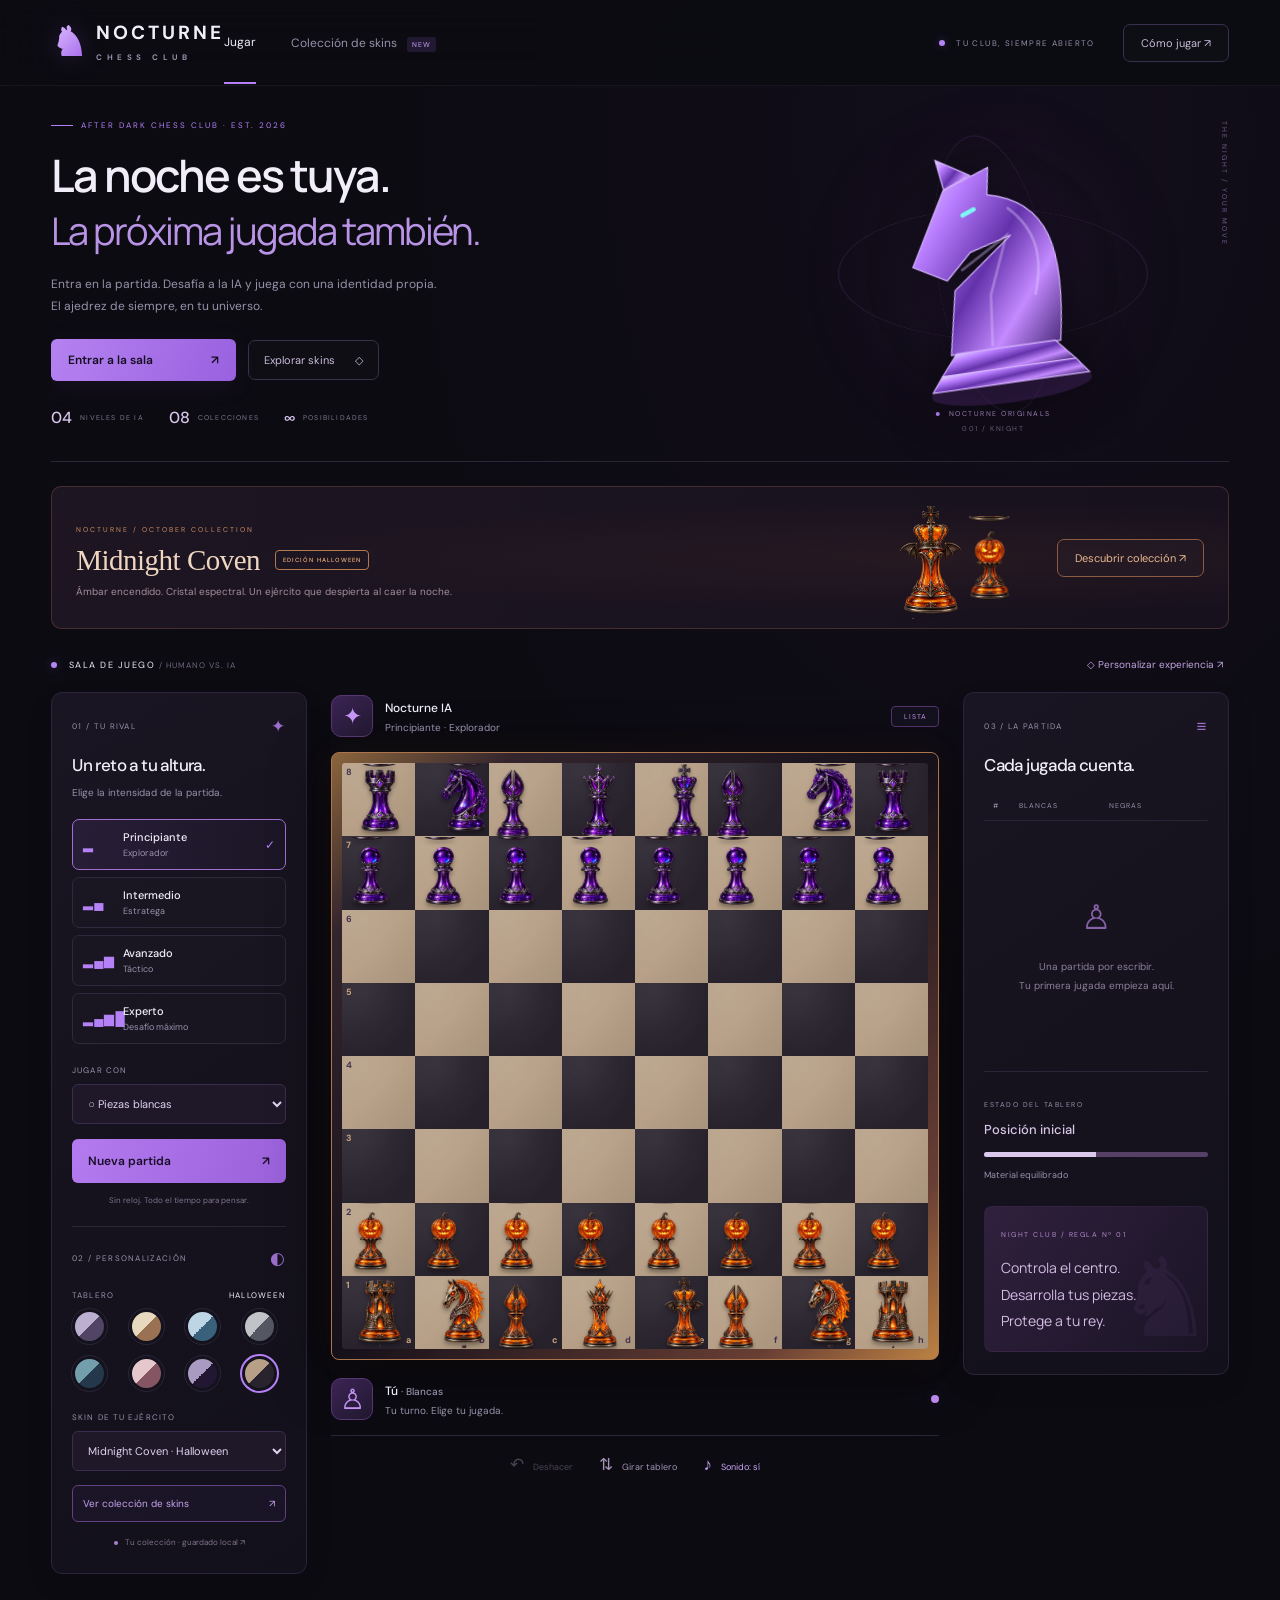
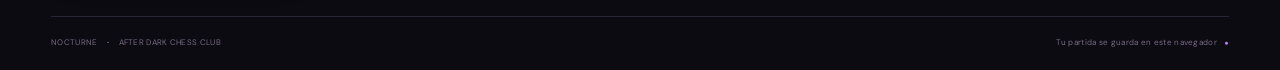
==== commit e5ff90d9: "Add Amethyst Royale and Halloween collections with player-specific skins and inventory schema" ====
--- a/index.html
+++ b/index.html
@@ -1 +1 @@
-<!doctype html><html lang="es"><head><meta charset="UTF-8"><meta name="viewport" content="width=device-width,initial-scale=1"><meta name="theme-color" content="#0c0b12"><meta name="description" content="Juega ajedrez contra la IA en cuatro niveles y personaliza tu tablero y tus piezas."><title>Nocturne · After Dark Chess Club</title><link rel="stylesheet" href="style.css"><link rel="icon" href="icon.svg" type="image/svg+xml"></head><body><header><a class="brand" href="./"><span>♞</span> NOCTURNE<i>CHESS CLUB</i></a><nav><a href="#play" class="nav-active">Jugar</a><button id="openSkins">Colección de skins <span>NEW</span></button></nav><div class="club-status"><i></i> TU CLUB, SIEMPRE ABIERTO</div><button id="help" class="quiet">Cómo jugar ↗</button></header><main><section class="intro"><div class="intro-copy"><p class="eyebrow"><span></span> AFTER DARK CHESS CLUB · EST. 2026</p><h1>La noche es tuya.<br><em>La próxima jugada también.</em></h1><p>Entra en la partida. Desafía a la IA y juega con una identidad propia.<br>El ajedrez de siempre, en tu universo.</p><div class="hero-actions"><a class="primary" href="#play">Entrar a la sala <span>↗</span></a><button class="quiet" id="heroSkins">Explorar skins <span>◇</span></button></div><div class="hero-meta"><span>04 <small>NIVELES DE IA</small></span><span>06 <small>COLECCIONES</small></span><span>∞ <small>POSIBILIDADES</small></span></div></div><div class="hero-art" aria-hidden="true"><div class="orb"></div><div class="orbit one"></div><div class="orbit two"></div><span class="art-label">THE NIGHT / YOUR MOVE</span><svg viewBox="0 0 300 340"><defs><linearGradient id="metal" x1="0" y1="0" x2="1" y2="1"><stop stop-color="#ecdfff"/><stop offset=".25" stop-color="#b87dff"/><stop offset=".52" stop-color="#6332aa"/><stop offset=".75" stop-color="#c48aff"/><stop offset="1" stop-color="#412471"/></linearGradient></defs><ellipse cx="153" cy="297" rx="90" ry="17" fill="#b35aff" opacity=".15"/><g fill="url(#metal)" stroke="#d5b2ff" stroke-width="1.3"><path d="M91 253l14-71 70-53-47 13-30 28-36-20 45-80 53-19-5 30c67 16 78 71 59 172z"/><path d="M97 252h111l20 23H78z"/><path d="M78 275h150l13 17H65z"/><path d="M108 69l-5-34 36 22z"/></g><path d="M115 161l55-32-26 63-6 57" fill="none" stroke="#e6cfff" opacity=".35" stroke-width="3"/><path d="M125 100l13-5" stroke="#7df8f2" stroke-width="5" stroke-linecap="round"/><path d="M175 98c29 28 33 60 18 101" stroke="#e8d6ff" fill="none" opacity=".35" stroke-width="3"/></svg><span class="art-caption"><i></i> NOCTURNE ORIGINALS <b>001 / KNIGHT</b></span></div></section><div class="room-heading" id="play"><div><span class="live-dot"></span> SALA DE JUEGO <small> / HUMANO VS. IA</small></div><button id="roomSkins">◇ Personalizar experiencia ↗</button></div><div class="workspace"><aside class="settings"><div class="section-title"><span>01 / TU RIVAL</span><span>✦</span></div><h2>Un reto a tu altura.</h2><p class="muted">Elige la intensidad de la partida.</p><div id="levels" class="levels"></div><label for="side">JUGAR CON</label><select id="side"><option value="w">○ Piezas blancas</option><option value="b">● Piezas negras</option></select><button id="new" class="primary">Nueva partida <span>↗</span></button><div class="small-note">Sin reloj. Todo el tiempo para pensar.</div><div class="section-title appearance"><span>02 / PERSONALIZACIÓN</span><span>◐</span></div><label>TABLERO <span id="themeName">Violeta</span></label><div id="themes" class="swatches"></div><label for="pieces">DISEÑO DE PIEZAS</label><select id="pieces"><option value="classic">Clásicas · Staunton</option><option value="modern">Modernas · Geometría</option><option value="mono">Tipográficas · Minimal</option><option value="cyber">Cyberpunk · Neón</option><option value="cosmic">Cósmicas · Orbital</option><option value="samurai">Samurái · Shogun</option></select><button class="collection-link" id="panelSkins">Ver colección de skins <span>↗</span></button><div class="skin-note"><i></i> Todas las skins están desbloqueadas</div></aside><section class="arena"><div class="player"><div class="avatar ai">✦</div><div><strong>Nocturne IA</strong><small id="opponent">Principiante · Explorador</small></div><span class="badge" id="aiBadge">LISTA</span></div><div class="board-shell"><div id="board" class="board" role="group" aria-label="Tablero de ajedrez"></div></div><div class="player"><div class="avatar">♙</div><div><strong>Tú <span id="youColor">· Blancas</span></strong><small id="status" aria-live="polite">Tu turno. Haz tu primera jugada.</small></div><span class="turn-dot"></span></div><div class="board-tools"><button id="undo">↶ <span>Deshacer</span></button><button id="flip">⇅ <span>Girar tablero</span></button><button id="sound" aria-pressed="true">♪ <span>Sonido: sí</span></button></div></section><aside class="journal"><div class="section-title"><span>03 / LA PARTIDA</span><span>≡</span></div><h2>Cada jugada cuenta.</h2><div class="journal-head"><span>#</span><span>BLANCAS</span><span>NEGRAS</span></div><div id="moves" class="moves"></div><div class="position"><span>ESTADO DEL TABLERO</span><strong id="position">Posición inicial</strong><div class="balance"><i id="balance"></i></div><small id="material">Material equilibrado</small></div><div class="tip"><span>NIGHT CLUB / REGLA Nº 01</span><p>Controla el centro.<br>Desarrolla tus piezas.<br>Protege a tu rey.</p><span class="tip-knight">♞</span></div></aside></div><footer><span>NOCTURNE <b>·</b> AFTER DARK CHESS CLUB</span><span>Tu partida se guarda en este navegador <i>●</i></span></footer></main><dialog id="modal"><h2 id="modalTitle"></h2><div id="modalContent"></div><button class="primary" id="closeModal">Entendido</button></dialog><script type="module" src="app.js"></script></body></html>
+<!doctype html><html lang="es"><head><meta charset="UTF-8"><meta name="viewport" content="width=device-width,initial-scale=1"><meta name="theme-color" content="#0c0b12"><meta name="description" content="Juega ajedrez contra la IA en cuatro niveles y personaliza tu tablero y tus piezas."><title>Nocturne · After Dark Chess Club</title><link rel="stylesheet" href="style.css"><link rel="icon" href="icon.svg" type="image/svg+xml"></head><body><header><a class="brand" href="./"><span>♞</span> NOCTURNE<i>CHESS CLUB</i></a><nav><a href="#play" class="nav-active">Jugar</a><button id="openSkins">Colección de skins <span>NEW</span></button></nav><div class="club-status"><i></i> TU CLUB, SIEMPRE ABIERTO</div><button id="help" class="quiet">Cómo jugar ↗</button></header><main><section class="intro"><div class="intro-copy"><p class="eyebrow"><span></span> AFTER DARK CHESS CLUB · EST. 2026</p><h1>La noche es tuya.<br><em>La próxima jugada también.</em></h1><p>Entra en la partida. Desafía a la IA y juega con una identidad propia.<br>El ajedrez de siempre, en tu universo.</p><div class="hero-actions"><a class="primary" href="#play">Entrar a la sala <span>↗</span></a><button class="quiet" id="heroSkins">Explorar skins <span>◇</span></button></div><div class="hero-meta"><span>04 <small>NIVELES DE IA</small></span><span>08 <small>COLECCIONES</small></span><span>∞ <small>POSIBILIDADES</small></span></div></div><div class="hero-art" aria-hidden="true"><div class="orb"></div><div class="orbit one"></div><div class="orbit two"></div><span class="art-label">THE NIGHT / YOUR MOVE</span><svg viewBox="0 0 300 340"><defs><linearGradient id="metal" x1="0" y1="0" x2="1" y2="1"><stop stop-color="#ecdfff"/><stop offset=".25" stop-color="#b87dff"/><stop offset=".52" stop-color="#6332aa"/><stop offset=".75" stop-color="#c48aff"/><stop offset="1" stop-color="#412471"/></linearGradient></defs><ellipse cx="153" cy="297" rx="90" ry="17" fill="#b35aff" opacity=".15"/><g fill="url(#metal)" stroke="#d5b2ff" stroke-width="1.3"><path d="M91 253l14-71 70-53-47 13-30 28-36-20 45-80 53-19-5 30c67 16 78 71 59 172z"/><path d="M97 252h111l20 23H78z"/><path d="M78 275h150l13 17H65z"/><path d="M108 69l-5-34 36 22z"/></g><path d="M115 161l55-32-26 63-6 57" fill="none" stroke="#e6cfff" opacity=".35" stroke-width="3"/><path d="M125 100l13-5" stroke="#7df8f2" stroke-width="5" stroke-linecap="round"/><path d="M175 98c29 28 33 60 18 101" stroke="#e8d6ff" fill="none" opacity=".35" stroke-width="3"/></svg><span class="art-caption"><i></i> NOCTURNE ORIGINALS <b>001 / KNIGHT</b></span></div></section><section class="season-banner"><div><span>NOCTURNE / OCTOBER COLLECTION</span><h2>Midnight Coven<span>EDICIÓN HALLOWEEN</span></h2><p>Ámbar encendido. Cristal espectral. Un ejército que despierta al caer la noche.</p></div><div class="season-display" aria-hidden="true"><svg viewBox="0 0 1 1"><image href="assets/halloween-atlas.webp" width="3" height="4" preserveAspectRatio="none"/></svg><svg viewBox="2 1 1 1"><image href="assets/halloween-atlas.webp" width="3" height="4" preserveAspectRatio="none"/></svg></div><button class="quiet" id="seasonSkins">Descubrir colección ↗</button></section><div class="room-heading" id="play"><div><span class="live-dot"></span> SALA DE JUEGO <small> / HUMANO VS. IA</small></div><button id="roomSkins">◇ Personalizar experiencia ↗</button></div><div class="workspace"><aside class="settings"><div class="section-title"><span>01 / TU RIVAL</span><span>✦</span></div><h2>Un reto a tu altura.</h2><p class="muted">Elige la intensidad de la partida.</p><div id="levels" class="levels"></div><label for="side">JUGAR CON</label><select id="side"><option value="w">○ Piezas blancas</option><option value="b">● Piezas negras</option></select><button id="new" class="primary">Nueva partida <span>↗</span></button><div class="small-note">Sin reloj. Todo el tiempo para pensar.</div><div class="section-title appearance"><span>02 / PERSONALIZACIÓN</span><span>◐</span></div><label>TABLERO <span id="themeName">Violeta</span></label><div id="themes" class="swatches"></div><label for="pieces">SKIN DE TU EJÉRCITO</label><select id="pieces"><option value="classic">Clásicas · Staunton</option><option value="modern">Modernas · Geometría</option><option value="mono">Tipográficas · Minimal</option><option value="cyber">Cyberpunk · Neón</option><option value="cosmic">Cósmicas · Orbital</option><option value="samurai">Samurái · Shogun</option><option value="amethyst">Amethyst Royale · Cristal</option><option value="halloween">Midnight Coven · Halloween</option></select><button class="collection-link" id="panelSkins">Ver colección de skins <span>↗</span></button><button class="skin-note inventory-status" id="collectionStatus"><i></i> Tu colección · guardado local ↗</button></aside><section class="arena"><div class="player"><div class="avatar ai">✦</div><div><strong>Nocturne IA</strong><small id="opponent">Principiante · Explorador</small></div><span class="badge" id="aiBadge">LISTA</span></div><div class="board-shell"><div id="board" class="board" role="group" aria-label="Tablero de ajedrez"></div></div><div class="player"><div class="avatar">♙</div><div><strong>Tú <span id="youColor">· Blancas</span></strong><small id="status" aria-live="polite">Tu turno. Haz tu primera jugada.</small></div><span class="turn-dot"></span></div><div class="board-tools"><button id="undo">↶ <span>Deshacer</span></button><button id="flip">⇅ <span>Girar tablero</span></button><button id="sound" aria-pressed="true">♪ <span>Sonido: sí</span></button></div></section><aside class="journal"><div class="section-title"><span>03 / LA PARTIDA</span><span>≡</span></div><h2>Cada jugada cuenta.</h2><div class="journal-head"><span>#</span><span>BLANCAS</span><span>NEGRAS</span></div><div id="moves" class="moves"></div><div class="position"><span>ESTADO DEL TABLERO</span><strong id="position">Posición inicial</strong><div class="balance"><i id="balance"></i></div><small id="material">Material equilibrado</small></div><div class="tip"><span>NIGHT CLUB / REGLA Nº 01</span><p>Controla el centro.<br>Desarrolla tus piezas.<br>Protege a tu rey.</p><span class="tip-knight">♞</span></div></aside></div><footer><span>NOCTURNE <b>·</b> AFTER DARK CHESS CLUB</span><span>Tu partida se guarda en este navegador <i>●</i></span></footer></main><dialog id="modal"><h2 id="modalTitle"></h2><div id="modalContent"></div><button class="primary" id="closeModal">Entendido</button></dialog><link rel="preload" href="assets/halloween-atlas.webp" as="image"><link rel="preload" href="assets/amethyst-atlas.webp" as="image"><script type="module" src="app.js"></script></body></html>
--- a/style.css
+++ b/style.css
@@ -2,3 +2,4 @@
 :root{--bg:#131614;--panel:#1b1e1b;--line:#343930;--text:#edece4;--muted:#92998d;--accent:#c4d6a0;--light:#d9dec8;--dark:#738361}*{box-sizing:border-box}body{margin:0;background:var(--bg);color:var(--text);font-family:'DM Sans',sans-serif;font-size:14px}button,select{font:inherit}button,a,select{-webkit-tap-highlight-color:transparent}button{cursor:pointer}button:focus-visible,a:focus-visible,select:focus-visible{outline:2px solid var(--accent);outline-offset:4px}header{height:94px;border-bottom:1px solid var(--line);display:flex;align-items:center;justify-content:space-between;padding:0 5%}.brand{color:var(--text);text-decoration:none;font-size:21px;font-weight:700;letter-spacing:3px;display:grid;grid-template-columns:45px auto}.brand>span{grid-row:span 2;font-size:40px;line-height:45px;color:var(--accent)}.brand i{font-style:normal;font-size:8px;letter-spacing:4.5px;color:var(--muted);margin-top:4px}.header-note{font-size:9px;letter-spacing:2px;color:var(--muted)}.quiet{background:none;border:1px solid var(--line);color:var(--text);padding:11px 17px;border-radius:6px}main{max-width:1510px;margin:auto;padding:0 5%}.intro{display:flex;justify-content:space-between;align-items:center;padding:37px 0 34px}.eyebrow{color:var(--accent);font-size:9px;letter-spacing:2.7px;margin:0 0 12px}h1{font-family:'Manrope',sans-serif;font-size:clamp(28px,3.1vw,43px);letter-spacing:-1.8px;font-weight:500;margin:0}h1 em{font-family:Georgia,serif;font-weight:400;color:var(--accent)}.intro>p{color:var(--muted);line-height:1.8;font-size:12px}.workspace{display:grid;grid-template-columns:minmax(205px, .82fr) minmax(320px,1.95fr) minmax(220px,.9fr);gap:30px;align-items:start}.settings,.journal{background:var(--panel);border:1px solid var(--line);border-radius:12px;padding:23px 21px}.section-title{display:flex;justify-content:space-between;align-items:center;color:var(--muted);font-size:9px;letter-spacing:1.5px}.section-title>span+span{font-size:20px;color:var(--accent)}h2{font-size:18px;letter-spacing:-.6px;font-weight:500;margin:15px 0 8px}.muted{color:var(--muted);font-size:11px;margin-bottom:23px}.levels{display:grid;gap:7px}.level{border:1px solid var(--line);border-radius:7px;padding:11px 12px;display:flex;gap:11px;align-items:center;text-align:left;background:transparent;color:var(--text)}.level.active{border-color:var(--accent);background:#c4d6a00a}.level .bars{color:var(--accent);letter-spacing:1px;font-size:15px;width:29px}.level strong{display:block;font-weight:500;font-size:12px}.level small{display:block;color:var(--muted);font-size:9px;margin-top:3px}.level .check{margin-left:auto;color:var(--accent)}label{font-size:9px;letter-spacing:1.1px;color:var(--muted);display:flex;justify-content:space-between;margin:21px 0 9px}label span{color:var(--text);text-transform:uppercase}select{width:100%;background:#232721;color:var(--text);border:1px solid var(--line);border-radius:6px;padding:11px;font-size:12px}.primary{display:flex;justify-content:space-between;align-items:center;background:var(--accent);color:#22291a;border:0;padding:14px 16px;border-radius:6px;font-weight:600;width:100%;margin-top:15px}.primary:hover{filter:brightness(1.08)}.small-note{font-size:9px;color:var(--muted);text-align:center;margin:12px 0 0}.appearance{border-top:1px solid var(--line);margin-top:25px;padding-top:22px}.swatches{display:flex;gap:10px}.swatch{width:38px;height:38px;border-radius:50%;border:3px solid var(--panel);outline:1px solid var(--line);background:linear-gradient(135deg,var(--a) 50%,var(--b) 50%)}.swatch.active{outline:2px solid var(--accent)}.arena{min-width:0}.player{display:flex;align-items:center;gap:12px;height:56px;margin:0 0 12px}.avatar{width:42px;height:42px;background:#252b23;border:1px solid var(--line);border-radius:9px;display:grid;place-items:center;font-size:28px;color:var(--accent)}.ai{font-size:25px}.player strong{font-size:13px;font-weight:500}.player small{display:block;font-size:10px;color:var(--muted);margin-top:5px}.badge{margin-left:auto;color:var(--accent);border:1px solid var(--line);padding:5px 8px;border-radius:4px;font-size:8px;letter-spacing:1px}.board-shell{padding:10px;background:#30372b;border-radius:8px;box-shadow:0 18px 50px #0004;margin-bottom:15px}.board{width:100%;aspect-ratio:1;display:grid;grid-template-columns:repeat(8,minmax(0,1fr));grid-template-rows:repeat(8,minmax(0,1fr));overflow:hidden;border-radius:3px}.square{padding:0;border:0;border-radius:0;position:relative;display:grid;place-items:center;min-width:0;min-height:0;background:var(--light);color:#34412c}.square.dark{background:var(--dark);color:#e6ebd9}.square.last{box-shadow:inset 0 0 0 100px #e7e87545}.square.selected{box-shadow:inset 0 0 0 3px #f2e59c;background:#b7be72}.square.legal:after{content:'';position:absolute;width:23%;height:23%;background:#17221355;border-radius:50%}.square.legal.occupied:after{width:85%;height:85%;background:none;border:4px solid #20351b66}.square.check{background:#b35c51}.piece{width:84%;height:84%;filter:drop-shadow(0 3px 1px #0003);pointer-events:none;z-index:1}.coord{position:absolute;left:4px;top:3px;font-size:9px;font-weight:700}.coord.file{left:auto;top:auto;right:4px;bottom:3px}.turn-dot{width:8px;height:8px;background:var(--accent);border-radius:50%;margin-left:auto}#youColor{font-size:10px;color:var(--muted)}.board-tools{display:flex;justify-content:center;gap:20px;border-top:1px solid var(--line);padding-top:14px}.board-tools button{color:var(--muted);background:none;border:0;font-size:17px;padding:3px}.board-tools span{font-size:10px;margin-left:4px}.journal-head{display:grid;grid-template-columns:30px 1fr 1fr;color:var(--muted);font-size:8px;letter-spacing:1px;padding:17px 9px 10px;border-bottom:1px solid var(--line)}.moves{height:225px;overflow:auto;font-variant-numeric:tabular-nums}.empty{text-align:center;color:var(--muted);font-size:11px;line-height:1.9;padding:45px 4px}.empty b{display:block;font-size:32px;font-weight:400;color:#68765a;margin-bottom:6px}.move{display:grid;grid-template-columns:30px 1fr 1fr;padding:9px;font-size:12px}.move:nth-child(even){background:#242820;border-radius:4px}.move>span:first-child{color:var(--muted)}.position{border-top:1px solid var(--line);padding-top:21px}.position>span,.tip>span:first-child{font-size:8px;letter-spacing:1.5px;color:var(--muted)}.position strong{display:block;font-size:13px;font-weight:500;margin-top:10px}.balance{height:5px;background:#5b6850;border-radius:5px;overflow:hidden;margin:14px 0 7px}.balance i{display:block;width:50%;background:#e4e8dc;height:100%;transition:width .3s}.position small{color:var(--muted);font-size:10px}.tip{margin-top:24px;border-radius:8px;padding:18px;background:#2b3425;position:relative;overflow:hidden}.tip p{line-height:1.85;color:#d5dec9;font-family:Georgia,serif;font-size:17px;margin-bottom:0}.tip-knight{position:absolute;right:-8px;bottom:-19px;font-size:110px;color:#c4d6a010}footer{display:flex;justify-content:space-between;color:#798170;font-size:9px;margin:30px 0 23px;padding-top:18px;border-top:1px solid var(--line)}footer b{color:var(--accent);margin:0 7px}footer i{font-style:normal;color:var(--accent);font-size:7px;margin-left:5px}dialog{background:var(--panel);color:var(--text);border:1px solid var(--line);border-radius:12px;padding:28px;max-width:430px;width:90%}dialog::backdrop{background:#000a;backdrop-filter:blur(5px)}#modalContent{line-height:1.8;color:#b9c0b1}.promotion{display:flex;gap:8px}.promotion button{font-size:30px;width:60px;padding:8px;background:var(--accent);border:0;border-radius:6px}@media(min-width:1500px){.workspace{gap:38px}}@media(max-width:1100px){main{padding:0 3%}.workspace{gap:18px;grid-template-columns:210px minmax(300px,1fr)}.journal{grid-column:1/-1;display:grid;grid-template-columns:1fr 1fr;gap:0 25px}.journal .moves{height:140px;grid-column:1;grid-row:4/6}.journal .position{grid-column:2;grid-row:2/4;border:0}.journal .tip{grid-column:2;grid-row:4/6;margin-top:5px}.journal h2{grid-column:1}.journal-head{grid-column:1}}@media(max-width:680px){header{height:76px;padding:0 5%}.brand{font-size:17px}.header-note{display:none}.quiet{font-size:10px;padding:9px}.intro{padding:27px 0}.intro>p{display:none}h1{font-size:30px;letter-spacing:-1px}.workspace{display:flex;flex-direction:column;gap:22px}.arena{order:0;width:100%}.settings{order:1;width:100%;padding:20px}.journal{order:2;width:100%;display:block}.levels{grid-template-columns:1fr 1fr}.journal .moves{height:170px}.journal .tip{margin-top:20px}.board-shell{padding:7px}main{padding:0 4%}.coord{font-size:8px}.board-tools{gap:17px}footer{gap:15px;line-height:1.8;flex-direction:column}.player{height:45px}.swatch{width:42px;height:42px}}@media(prefers-reduced-motion:reduce){*{transition:none!important}}
 :root{--bg:#0c0b12;--panel:#14121d;--line:#2a2538;--text:#f1edf9;--muted:#9891ab;--accent:#b481f6;--light:#bcb0d1;--dark:#514465}html{scroll-behavior:smooth;scroll-padding-top:90px}body{background:radial-gradient(ellipse at 80% 8%,#351a482b,transparent 42%),var(--bg)}header{height:86px;background:#0c0b12e8;backdrop-filter:blur(20px);position:sticky;top:0;z-index:10;padding:0 4%;border-color:#ffffff0c}.brand{font-size:19px;letter-spacing:3px}.brand>span{background:linear-gradient(135deg,#e3c5ff,#9654ea);background-clip:text;color:transparent;filter:drop-shadow(0 0 12px #a964e933)}header nav{display:flex;gap:35px;align-items:center}header nav a,header nav button{color:var(--muted);text-decoration:none;font-size:12px;background:none;border:0;padding:32px 0}header nav .nav-active{color:var(--text);border-bottom:2px solid var(--accent)}nav button span{font-size:7px;letter-spacing:1px;color:#caa0ff;background:#a670e826;padding:3px 5px;margin-left:7px;border-radius:3px}.club-status{font-size:8px;letter-spacing:1.4px;color:var(--muted);margin-left:auto;margin-right:28px}.club-status i,.live-dot{display:inline-block;width:6px;height:6px;border-radius:50%;background:#b485f7;box-shadow:0 0 10px #b485f755;margin-right:8px}.quiet{border-color:#3b304c;background:#ffffff03;border-radius:7px;font-size:11px;color:#c8bbd9}.quiet:hover{background:#b481f615}main{max-width:1580px;padding:0 4%}.intro{min-height:355px;display:grid;grid-template-columns:1.5fr 1fr;padding:33px 0 32px;position:relative;border-bottom:1px solid var(--line);overflow:hidden}.intro-copy{position:relative;z-index:1}.eyebrow{font-size:8px;letter-spacing:2px;margin-bottom:19px;display:flex;align-items:center;gap:8px}.eyebrow>span{width:22px;height:1px;background:var(--accent)}h1{font-size:clamp(30px,3.5vw,49px);line-height:1.17;letter-spacing:-2px;font-weight:600}h1 em{font-family:'Manrope',sans-serif;font-style:normal;font-size:.85em;font-weight:400;color:#b994e6}.intro-copy>p:not(.eyebrow){color:var(--muted);font-size:12px;line-height:1.85;margin:19px 0 21px}.hero-actions{display:flex;gap:12px;align-items:center}.hero-actions .primary{width:185px;text-decoration:none;font-size:12px;margin:0;padding:13px 17px;background:linear-gradient(110deg,#b582f1,#9961df);box-shadow:0 5px 25px #8541b81a;color:#130d1e}.hero-actions .quiet{padding:12px 15px;display:flex;gap:20px}.hero-meta{display:flex;gap:25px;margin-top:26px;font-size:16px;font-weight:500;color:#d9c7ee}.hero-meta>span{display:flex;align-items:center;gap:8px}.hero-meta small{font-size:7px;color:#81768f;letter-spacing:1.2px;font-weight:400}.hero-art{position:relative;height:310px;display:flex;justify-content:center;align-items:center}.hero-art>svg{position:relative;z-index:1;height:305px;transform:rotate(-8deg);filter:drop-shadow(0 15px 24px #0008);animation:float 7s ease-in-out infinite}.orb{position:absolute;width:250px;height:250px;border-radius:50%;background:radial-gradient(circle,#a25af524,#6d309610 45%,transparent 70%);box-shadow:0 0 90px #7d379c10}.orbit{position:absolute;width:310px;height:310px;border:1px solid #b373e72b;border-radius:50%;transform:rotateX(65deg) rotate(-20deg)}.orbit.two{width:280px;height:280px;transform:rotateX(20deg) rotateY(65deg)}.art-label{position:absolute;top:2px;right:0;font-size:7px;letter-spacing:2px;writing-mode:vertical-rl;color:#705b87}.art-caption{position:absolute;bottom:-4px;left:50%;transform:translateX(-50%);font-size:7px;letter-spacing:1.5px;white-space:nowrap;color:#b395d2}.art-caption b{display:block;font-weight:400;color:#6e627d;text-align:center;margin-top:6px}.art-caption i{display:inline-block;width:4px;height:4px;background:var(--accent);border-radius:50%;margin-right:5px}.room-heading{display:flex;justify-content:space-between;align-items:center;margin:28px 0 20px;font-size:9px;letter-spacing:1.5px}.room-heading small{font-size:8px;color:#71667e;letter-spacing:1px}.room-heading button{font-size:10px;color:#c2a4e1;background:none;border:0;letter-spacing:0}.workspace{gap:24px;grid-template-columns:minmax(210px,.8fr) minmax(320px,1.9fr) minmax(210px,.83fr);padding-bottom:14px}.settings,.journal{padding:22px 20px;background:linear-gradient(145deg,#191522,#12101a);border-color:#2d243b;border-radius:11px;box-shadow:0 10px 30px #0001}.section-title{font-size:8px;letter-spacing:1.3px}.section-title>span+span{color:#9b6fcd;font-size:17px}h2{font-size:17px;margin-top:17px}.muted{font-size:10px;margin-bottom:20px}.level{background:#ffffff02;border-color:#30283d;padding:10px;border-radius:7px;transition:border-color .2s,background .2s}.level:hover{border-color:#79529b;background:#a170d00a}.level.active{background:linear-gradient(90deg,#9b63d71f,#9b63d708);border-color:#a16ed3}.level strong{font-size:11px}.level small{font-size:9px}.level .bars{font-size:13px}.level .check{font-size:12px}label{font-size:8px;letter-spacing:1.1px}select{background:#1e1829;color:#dfd3ee;border-color:#3a2d4d;border-radius:6px;font-size:11px;padding:11px}.primary{background:linear-gradient(110deg,#b47bf0,#9960d9);color:#180d25;font-size:12px}.small-note{font-size:8px;color:#80738d}.appearance{margin-top:21px;padding-top:20px}.swatches{display:grid;grid-template-columns:repeat(6,1fr);gap:7px}.swatch{height:auto;width:100%;aspect-ratio:1;max-width:35px;border-width:3px}.collection-link{margin-top:14px;background:#ae76ef0c;border:1px solid #624081;color:#c7a2eb;border-radius:6px;padding:11px 10px;font-size:10px;display:flex;justify-content:space-between;width:100%}.collection-link:hover{background:#ae76ef20}.skin-note{font-size:8px;color:#82748d;text-align:center;margin-top:11px}.skin-note i{display:inline-block;height:4px;width:4px;background:#aa80cb;border-radius:50%;margin-right:5px}.player{height:48px;margin-bottom:12px}.avatar{background:linear-gradient(145deg,#3c2455,#20172e);border-color:#563772;color:#c595f7;border-radius:10px}.avatar.ai{font-size:23px}.player strong{font-size:12px}.player small{font-size:10px}.badge{background:#b481f60a;border-color:#513369;color:#c193e8;min-width:48px;text-align:center;font-size:7px}.board-shell{background:linear-gradient(145deg,#4a355f,#20172e);padding:10px;border:1px solid #68497e77;box-shadow:0 15px 55px #0006,0 0 30px #a354df08;border-radius:8px}.board{isolation:isolate}.square{color:#44334f}.square.dark{color:#d2bce8}.square.last{box-shadow:inset 0 0 0 100px #e5baff40}.square.selected{background:#9b70c2;box-shadow:inset 0 0 0 3px #dec0fa}.square.legal:after{background:#48205866}.square.legal.occupied:after{border-color:#d2a4ff99}.square.check{background:#b54d6d}.square:focus-visible{outline:3px solid #f9d5ff;outline-offset:-3px;z-index:3}.piece{filter:drop-shadow(0 3px 1px #0005)}body[data-skin=cyber] .piece{filter:drop-shadow(0 0 2px #69d4f74d) drop-shadow(0 2px 1px #0006)}body[data-skin=cosmic] .piece{filter:drop-shadow(0 0 3px #b2cbff33) drop-shadow(0 3px 1px #0005)}.board-tools button{font-size:17px;color:#a493b7}.board-tools button:hover{color:var(--accent)}button:disabled{opacity:.4;cursor:default}.board-tools span{font-size:9px}.journal-head{font-size:7px;grid-template-columns:26px 1fr 1fr}.moves{height:250px;scrollbar-width:thin;scrollbar-color:#513369 transparent}.empty{font-size:10px;color:#8d7f9e;padding-top:65px}.empty b{color:#8661a7;font-size:34px}.move{grid-template-columns:26px 1fr 1fr;font-size:11px}.move:nth-child(even){background:#ab78d80a}.position strong{color:#d8c7e7}.balance{background:#564065}.balance i{background:#dbc8ed}.tip{background:linear-gradient(125deg,#30203e,#1a1425);border:1px solid #4c305b55;padding:16px}.tip>span:first-child{font-size:7px;color:#b48acb}.tip p{font-family:'Manrope',sans-serif;font-size:14px;color:#d4bce5;line-height:1.9}.tip-knight{color:#bd8bf910}.turn-dot{background:#bb88ee;box-shadow:0 0 12px #bb88ee22}.position>span{font-size:7px}.position small{font-size:9px}footer{font-size:8px;color:#786985;letter-spacing:.3px;padding-top:20px;margin-top:28px}footer b{color:#a376c7}.gallery{max-width:880px;width:94%;max-height:90dvh;padding:30px;overflow:auto;scrollbar-width:thin;scrollbar-color:#68497e #14121d}.gallery h2{font-size:29px;letter-spacing:-1px;margin:0}.gallery-sub{margin:6px 0 22px;font-size:12px;color:var(--muted)}.skin-grid{display:grid;grid-template-columns:repeat(3,1fr);gap:14px}.skin-card{padding:0;background:#181320;border:1px solid #392b46;border-radius:9px;text-align:left;color:var(--text);overflow:hidden;transition:border-color .2s,transform .2s}.skin-card:hover{border-color:#ba85ee;transform:translateY(-2px)}.skin-card.active{border-color:var(--accent);box-shadow:0 0 0 1px #b481f6}.skin-preview{display:flex;justify-content:center;align-items:center;height:116px;background:conic-gradient(var(--preview-light) 25%,var(--preview-dark) 0 50%,var(--preview-light) 0 75%,var(--preview-dark) 0) 50%/58px 58px;position:relative;isolation:isolate}.skin-preview:after{content:'';position:absolute;inset:0;background:linear-gradient(transparent,#15101c22);z-index:-1}.skin-preview .piece{width:65px;height:75px;filter:drop-shadow(0 6px 4px #0005)}.skin-preview .piece:nth-child(2){height:90px;width:70px;align-self:end;margin-bottom:13px}.skin-info{display:flex;flex-direction:column;padding:15px;gap:7px}.skin-info small{font-size:7px;letter-spacing:1.5px;color:#b18acf}.skin-info strong{font-size:17px;font-weight:500}.skin-info>span{font-size:10px;line-height:1.6;color:#a290b0;min-height:32px}.skin-info>b{font-size:8px;letter-spacing:.8px;font-weight:500;color:#d2adf3;margin-top:4px}.gallery-foot{font-size:10px;text-align:center;margin-top:20px}.gallery>.primary{max-width:170px;margin:20px auto 0;justify-content:center}dialog{box-shadow:0 30px 100px #0009;border-color:#513366}#modalContent{font-size:12px}dialog::backdrop{background:#08050ecc;backdrop-filter:blur(10px)}@keyframes float{0%,100%{transform:translateY(0) rotate(-8deg)}50%{transform:translateY(-9px) rotate(-6deg)}}@media(min-width:1600px){.intro{min-height:390px}.workspace{gap:32px}}@media(max-width:1100px){.club-status{display:none}header nav{margin-left:auto;margin-right:30px}.workspace{grid-template-columns:220px minmax(300px,1fr)}.journal{display:grid;grid-template-columns:1fr 1fr}.journal .moves{height:150px}.intro{grid-template-columns:1.4fr 1fr}.hero-art{height:290px}.hero-art>svg{height:275px}.orbit{width:260px;height:260px}.hero-meta{gap:18px}.hero-meta small{font-size:6px}.hero-meta>span{gap:5px}}@media(max-width:680px){header{height:70px;padding:0 4%;gap:12px}.brand{font-size:15px;grid-template-columns:34px auto;letter-spacing:2px}.brand>span{font-size:32px;line-height:37px}.brand i{font-size:6px;letter-spacing:3.5px}.quiet{font-size:9px}header nav{gap:0;margin:0 0 0 auto}header nav a{display:none}header nav button{font-size:10px;padding:20px 0}nav button span{display:none}#help{font-size:0;padding:9px;width:32px;height:32px}#help:before{content:'?';font-size:13px}.intro{min-height:300px;padding:30px 0 25px;grid-template-columns:1fr;overflow:hidden}.intro-copy{max-width:100%}.eyebrow{font-size:7px;letter-spacing:1.4px;margin-bottom:18px}h1{font-size:clamp(28px,6.8vw,44px);letter-spacing:-1.2px;line-height:1.2}.intro-copy>p:not(.eyebrow){font-size:10px;line-height:1.8;max-width:77%;margin:16px 0 20px}.intro-copy>p br{display:none}.hero-art{position:absolute;right:-55px;bottom:45px;width:160px;height:180px;opacity:.4;z-index:0;pointer-events:none}.hero-art>svg{height:190px}.hero-art .orbit{width:160px;height:160px}.hero-art .art-label,.hero-art .art-caption{display:none}.hero-actions .primary{font-size:11px;width:160px}.hero-actions .quiet{font-size:10px;gap:10px}.hero-meta{gap:17px;font-size:14px;margin-top:24px}.hero-meta small{font-size:6px;letter-spacing:.6px}.room-heading{font-size:8px;letter-spacing:.8px;margin:23px 0 18px}.room-heading small{display:none}.room-heading button{font-size:9px}.workspace{gap:20px}.arena{order:0}.settings{order:1;padding:21px}.journal{order:2;display:block}.player{height:43px}.board-shell{padding:7px}.coord{font-size:8px}.board-tools{padding-top:12px;gap:22px}.board-tools span{font-size:9px}.swatches{display:flex;gap:13px}.swatch{width:36px;height:36px;max-width:none}.levels{gap:8px}.level{min-height:55px}.level strong{font-size:12px}.level small{font-size:9px}.collection-link{padding:13px}.journal .moves{height:180px}.empty{padding-top:35px}.gallery{padding:22px 15px;width:95%}.gallery h2{font-size:25px}.skin-grid{grid-template-columns:repeat(2,minmax(0,1fr));gap:10px}.skin-preview{height:100px;background-size:50px 50px}.skin-preview .piece{width:43px;height:64px}.skin-preview .piece:nth-child(2){width:48px;height:75px;margin-bottom:12px}.skin-info{padding:12px}.skin-info strong{font-size:15px}.skin-info>span{font-size:9px;min-height:30px}.gallery-sub{font-size:10px}.hero-meta span:last-child{display:none}footer{font-size:7px;margin-top:15px}.tip p{font-size:15px}}@media(prefers-reduced-motion:reduce){html{scroll-behavior:auto}.hero-art>svg{animation:none}.skin-card:hover{transform:none}}
 .piece.sculpted{width:97%;height:97%;overflow:visible;filter:none!important}.skin-preview .piece.sculpted{width:68px;height:86px;filter:none!important}.skin-preview .piece.sculpted:nth-child(2){width:74px;height:97px;margin-bottom:9px}.square{overflow:hidden}.square .piece.sculpted{position:relative;z-index:1}.square.selected .piece.sculpted{transform:translateY(-2px);transition:transform .16s ease}#sound[aria-pressed=true]{color:#cda4fa}@media(max-width:680px){.skin-preview .piece.sculpted{width:46px;height:73px}.skin-preview .piece.sculpted:nth-child(2){width:52px;height:83px;margin-bottom:8px}}@media(prefers-reduced-motion:reduce){.square.selected .piece.sculpted{transform:none}}
+.piece.rendered-piece{width:98%;height:98%;overflow:hidden;filter:drop-shadow(0 3px 2px #0005)!important;pointer-events:none}.skin-preview .piece.rendered-piece{width:76px;height:94px}.skin-preview .piece.rendered-piece:nth-child(2){width:86px;height:106px;margin-bottom:0}.inventory-status{background:none;border:0;display:block;width:100%;cursor:pointer;padding:4px 0}.swatches{grid-template-columns:repeat(4,minmax(0,1fr));gap:12px}.swatch{width:35px;height:35px}.skin-card.seasonal{border-color:#946142}.skin-card.seasonal .skin-info small{color:#f1ae76}.skin-card.seasonal .skin-info>b{color:#f5b77e}.skin-card.seasonal.active{border-color:#f2b178;box-shadow:0 0 0 1px #f2b178}.skin-card.seasonal .skin-preview{background-image:conic-gradient(#a08875 25%,#2b2433 0 50%,#a08875 0 75%,#2b2433 0)}body[data-board="6"] .board-shell{background:linear-gradient(135deg,#b6a7c8,#45335b 15%,#191220 50%,#7b5a9d 85%,#cabddd);border:1px solid #b999d077;box-shadow:0 14px 55px #0008,0 0 30px #a962dc12}body[data-board="6"] .square{background-image:linear-gradient(135deg,#ffffff17,transparent 40%,#00000012 65%,#ffffff0c)}body[data-board="7"] .board-shell{background:linear-gradient(135deg,#8b653c,#34252d 15%,#151019 50%,#683e34 85%,#bc8243);border:1px solid #ab744d;box-shadow:0 14px 55px #0008,0 0 35px #d4853412}body[data-board="7"] .square{background-image:radial-gradient(ellipse at 30% 15%,#ffffff0e,transparent 70%),linear-gradient(130deg,#ffffff0a,transparent 45%,#00000015)}body[data-board="7"] .square.dark{color:#caa37f}body[data-board="7"] .square.selected{background-color:#b96b3d;box-shadow:inset 0 0 0 3px #ffd4a7}body[data-board="7"] .square.legal:after{background:#efbd6d80}body[data-board="7"] .square.last{box-shadow:inset 0 0 0 100px #f2a74735}body[data-board="7"] .square.check{background-color:#b54d6d}.season-banner{display:flex;align-items:center;gap:20px;border:1px solid #6e443d88;border-radius:10px;background:radial-gradient(ellipse at 75% 50%,#81442d22,transparent 55%),linear-gradient(100deg,#1d1522,#17111e);padding:19px 24px;margin:24px 0 6px;position:relative;overflow:hidden}.season-banner>div:first-child{flex:1;z-index:1}.season-banner>div>span{font-size:7px;letter-spacing:2px;color:#cb8b61}.season-banner h2{font-family:Georgia,serif;font-size:29px;letter-spacing:-.5px;margin:8px 0;color:#efd6c0;display:flex;gap:15px;align-items:center}.season-banner h2 span{font-family:'DM Sans',sans-serif;font-size:6px;letter-spacing:1px;padding:5px 7px;border:1px solid #b3794c;color:#f2b57f;border-radius:4px}.season-banner p{font-size:10px;color:#a58d9c;margin:8px 0 0}.season-banner .quiet{border-color:#8b5b41;color:#e8b891;z-index:1;white-space:nowrap}.season-display{display:flex;align-items:center;width:180px;height:103px;flex-shrink:0;transform:translateY(1px)}.season-display svg{width:110px;height:120px;overflow:hidden;flex-shrink:0}.season-display svg+svg{width:85px;height:94px;margin-left:-10px;align-self:end}.promotion button{height:82px;padding:0;background:#8c758c44;border:1px solid #9e75be66}.promotion .piece{height:100%;width:100%}.gallery .skin-grid{grid-template-columns:repeat(4,minmax(0,1fr))}.gallery{max-width:1080px}.skin-info>span{min-height:48px}.gallery-foot{line-height:1.7}.season-banner .quiet:hover{background:#b96b3d22}@media(max-width:1100px){.gallery .skin-grid{grid-template-columns:repeat(3,minmax(0,1fr))}.season-banner h2{font-size:25px}.season-banner h2 span{display:none}.season-display{width:150px}.season-display svg{width:95px}.season-display svg+svg{width:75px}}@media(max-width:680px){.season-banner{padding:20px 16px;gap:10px;min-height:175px;flex-wrap:wrap}.season-banner>div:first-child{min-width:100%;max-width:100%;padding-right:60px}.season-banner h2{font-size:26px}.season-banner>div>span{font-size:6px;letter-spacing:1.3px}.season-banner p{font-size:9px;line-height:1.7;max-width:85%}.season-banner .quiet{font-size:9px;padding:9px 12px}.season-display{position:absolute;right:-5px;bottom:20px;width:115px;height:110px;opacity:.8;pointer-events:none}.season-display svg{height:110px;width:75px}.season-display svg+svg{width:57px;height:85px;margin-left:-15px}.gallery .skin-grid{grid-template-columns:repeat(2,minmax(0,1fr))}.skin-preview .piece.rendered-piece{width:52px;height:80px}.skin-preview .piece.rendered-piece:nth-child(2){width:58px;height:91px;margin-bottom:0}.swatches{display:grid;grid-template-columns:repeat(8,minmax(0,1fr));gap:8px}.swatch{width:100%;height:auto;aspect-ratio:1}.skin-info>span{min-height:45px}.gallery{width:96%}}
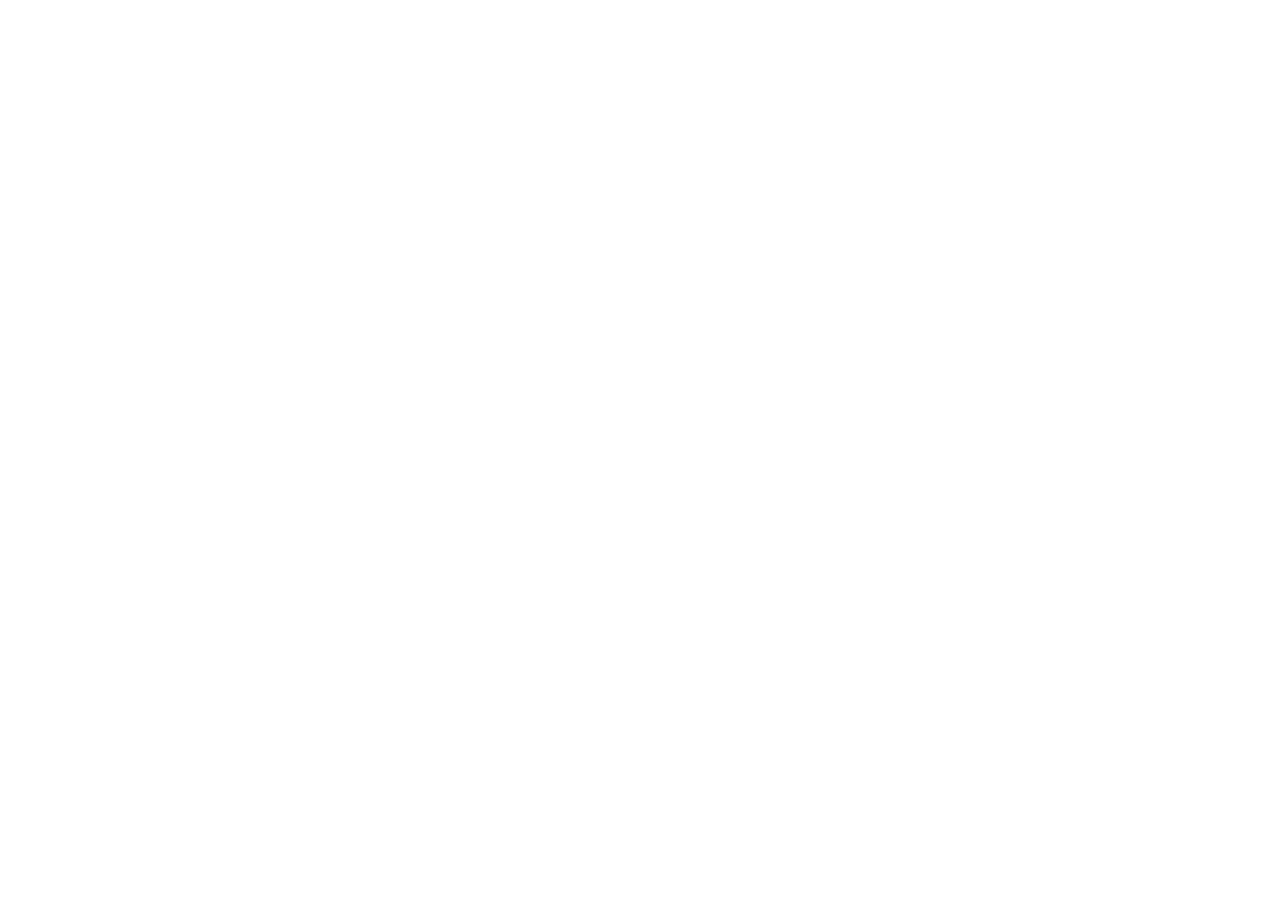
==== commit 71693c71: "Complete persistent player accounts, protected skin inventory and cloud game saves" ====
--- a/index.html
+++ b/index.html
@@ -1 +1 @@
-<!doctype html><html lang="es"><head><meta charset="UTF-8"><meta name="viewport" content="width=device-width,initial-scale=1"><meta name="theme-color" content="#0c0b12"><meta name="description" content="Juega ajedrez contra la IA en cuatro niveles y personaliza tu tablero y tus piezas."><title>Nocturne · After Dark Chess Club</title><link rel="stylesheet" href="style.css"><link rel="icon" href="icon.svg" type="image/svg+xml"></head><body><header><a class="brand" href="./"><span>♞</span> NOCTURNE<i>CHESS CLUB</i></a><nav><a href="#play" class="nav-active">Jugar</a><button id="openSkins">Colección de skins <span>NEW</span></button></nav><div class="club-status"><i></i> TU CLUB, SIEMPRE ABIERTO</div><button id="help" class="quiet">Cómo jugar ↗</button></header><main><section class="intro"><div class="intro-copy"><p class="eyebrow"><span></span> AFTER DARK CHESS CLUB · EST. 2026</p><h1>La noche es tuya.<br><em>La próxima jugada también.</em></h1><p>Entra en la partida. Desafía a la IA y juega con una identidad propia.<br>El ajedrez de siempre, en tu universo.</p><div class="hero-actions"><a class="primary" href="#play">Entrar a la sala <span>↗</span></a><button class="quiet" id="heroSkins">Explorar skins <span>◇</span></button></div><div class="hero-meta"><span>04 <small>NIVELES DE IA</small></span><span>08 <small>COLECCIONES</small></span><span>∞ <small>POSIBILIDADES</small></span></div></div><div class="hero-art" aria-hidden="true"><div class="orb"></div><div class="orbit one"></div><div class="orbit two"></div><span class="art-label">THE NIGHT / YOUR MOVE</span><svg viewBox="0 0 300 340"><defs><linearGradient id="metal" x1="0" y1="0" x2="1" y2="1"><stop stop-color="#ecdfff"/><stop offset=".25" stop-color="#b87dff"/><stop offset=".52" stop-color="#6332aa"/><stop offset=".75" stop-color="#c48aff"/><stop offset="1" stop-color="#412471"/></linearGradient></defs><ellipse cx="153" cy="297" rx="90" ry="17" fill="#b35aff" opacity=".15"/><g fill="url(#metal)" stroke="#d5b2ff" stroke-width="1.3"><path d="M91 253l14-71 70-53-47 13-30 28-36-20 45-80 53-19-5 30c67 16 78 71 59 172z"/><path d="M97 252h111l20 23H78z"/><path d="M78 275h150l13 17H65z"/><path d="M108 69l-5-34 36 22z"/></g><path d="M115 161l55-32-26 63-6 57" fill="none" stroke="#e6cfff" opacity=".35" stroke-width="3"/><path d="M125 100l13-5" stroke="#7df8f2" stroke-width="5" stroke-linecap="round"/><path d="M175 98c29 28 33 60 18 101" stroke="#e8d6ff" fill="none" opacity=".35" stroke-width="3"/></svg><span class="art-caption"><i></i> NOCTURNE ORIGINALS <b>001 / KNIGHT</b></span></div></section><section class="season-banner"><div><span>NOCTURNE / OCTOBER COLLECTION</span><h2>Midnight Coven<span>EDICIÓN HALLOWEEN</span></h2><p>Ámbar encendido. Cristal espectral. Un ejército que despierta al caer la noche.</p></div><div class="season-display" aria-hidden="true"><svg viewBox="0 0 1 1"><image href="assets/halloween-atlas.webp" width="3" height="4" preserveAspectRatio="none"/></svg><svg viewBox="2 1 1 1"><image href="assets/halloween-atlas.webp" width="3" height="4" preserveAspectRatio="none"/></svg></div><button class="quiet" id="seasonSkins">Descubrir colección ↗</button></section><div class="room-heading" id="play"><div><span class="live-dot"></span> SALA DE JUEGO <small> / HUMANO VS. IA</small></div><button id="roomSkins">◇ Personalizar experiencia ↗</button></div><div class="workspace"><aside class="settings"><div class="section-title"><span>01 / TU RIVAL</span><span>✦</span></div><h2>Un reto a tu altura.</h2><p class="muted">Elige la intensidad de la partida.</p><div id="levels" class="levels"></div><label for="side">JUGAR CON</label><select id="side"><option value="w">○ Piezas blancas</option><option value="b">● Piezas negras</option></select><button id="new" class="primary">Nueva partida <span>↗</span></button><div class="small-note">Sin reloj. Todo el tiempo para pensar.</div><div class="section-title appearance"><span>02 / PERSONALIZACIÓN</span><span>◐</span></div><label>TABLERO <span id="themeName">Violeta</span></label><div id="themes" class="swatches"></div><label for="pieces">SKIN DE TU EJÉRCITO</label><select id="pieces"><option value="classic">Clásicas · Staunton</option><option value="modern">Modernas · Geometría</option><option value="mono">Tipográficas · Minimal</option><option value="cyber">Cyberpunk · Neón</option><option value="cosmic">Cósmicas · Orbital</option><option value="samurai">Samurái · Shogun</option><option value="amethyst">Amethyst Royale · Cristal</option><option value="halloween">Midnight Coven · Halloween</option></select><button class="collection-link" id="panelSkins">Ver colección de skins <span>↗</span></button><button class="skin-note inventory-status" id="collectionStatus"><i></i> Tu colección · guardado local ↗</button></aside><section class="arena"><div class="player"><div class="avatar ai">✦</div><div><strong>Nocturne IA</strong><small id="opponent">Principiante · Explorador</small></div><span class="badge" id="aiBadge">LISTA</span></div><div class="board-shell"><div id="board" class="board" role="group" aria-label="Tablero de ajedrez"></div></div><div class="player"><div class="avatar">♙</div><div><strong>Tú <span id="youColor">· Blancas</span></strong><small id="status" aria-live="polite">Tu turno. Haz tu primera jugada.</small></div><span class="turn-dot"></span></div><div class="board-tools"><button id="undo">↶ <span>Deshacer</span></button><button id="flip">⇅ <span>Girar tablero</span></button><button id="sound" aria-pressed="true">♪ <span>Sonido: sí</span></button></div></section><aside class="journal"><div class="section-title"><span>03 / LA PARTIDA</span><span>≡</span></div><h2>Cada jugada cuenta.</h2><div class="journal-head"><span>#</span><span>BLANCAS</span><span>NEGRAS</span></div><div id="moves" class="moves"></div><div class="position"><span>ESTADO DEL TABLERO</span><strong id="position">Posición inicial</strong><div class="balance"><i id="balance"></i></div><small id="material">Material equilibrado</small></div><div class="tip"><span>NIGHT CLUB / REGLA Nº 01</span><p>Controla el centro.<br>Desarrolla tus piezas.<br>Protege a tu rey.</p><span class="tip-knight">♞</span></div></aside></div><footer><span>NOCTURNE <b>·</b> AFTER DARK CHESS CLUB</span><span>Tu partida se guarda en este navegador <i>●</i></span></footer></main><dialog id="modal"><h2 id="modalTitle"></h2><div id="modalContent"></div><button class="primary" id="closeModal">Entendido</button></dialog><link rel="preload" href="assets/halloween-atlas.webp" as="image"><link rel="preload" href="assets/amethyst-atlas.webp" as="image"><script type="module" src="app.js"></script></body></html>
+<!doctype html><html lang="es"><head><meta charset="utf-8"><meta name="viewport" content="width=device-width,initial-scale=1"><meta http-equiv="refresh" content="0;url=https://nocturne-chess.viltrum2026.chatgpt.site/"><title>Nocturne · Abriendo tu club</title><style>body{background:#0c0b12;color:#eadcf9;font:16px system-ui;display:grid;place-content:center;min-height:90vh;text-align:center}a{color:#c396f5}</style></head><body><h1>Nocturne Chess Club</h1><p>Abriendo tu cuenta y tu colección…</p><a href="https://nocturne-chess.viltrum2026.chatgpt.site/">Entrar al club ↗</a></body></html>
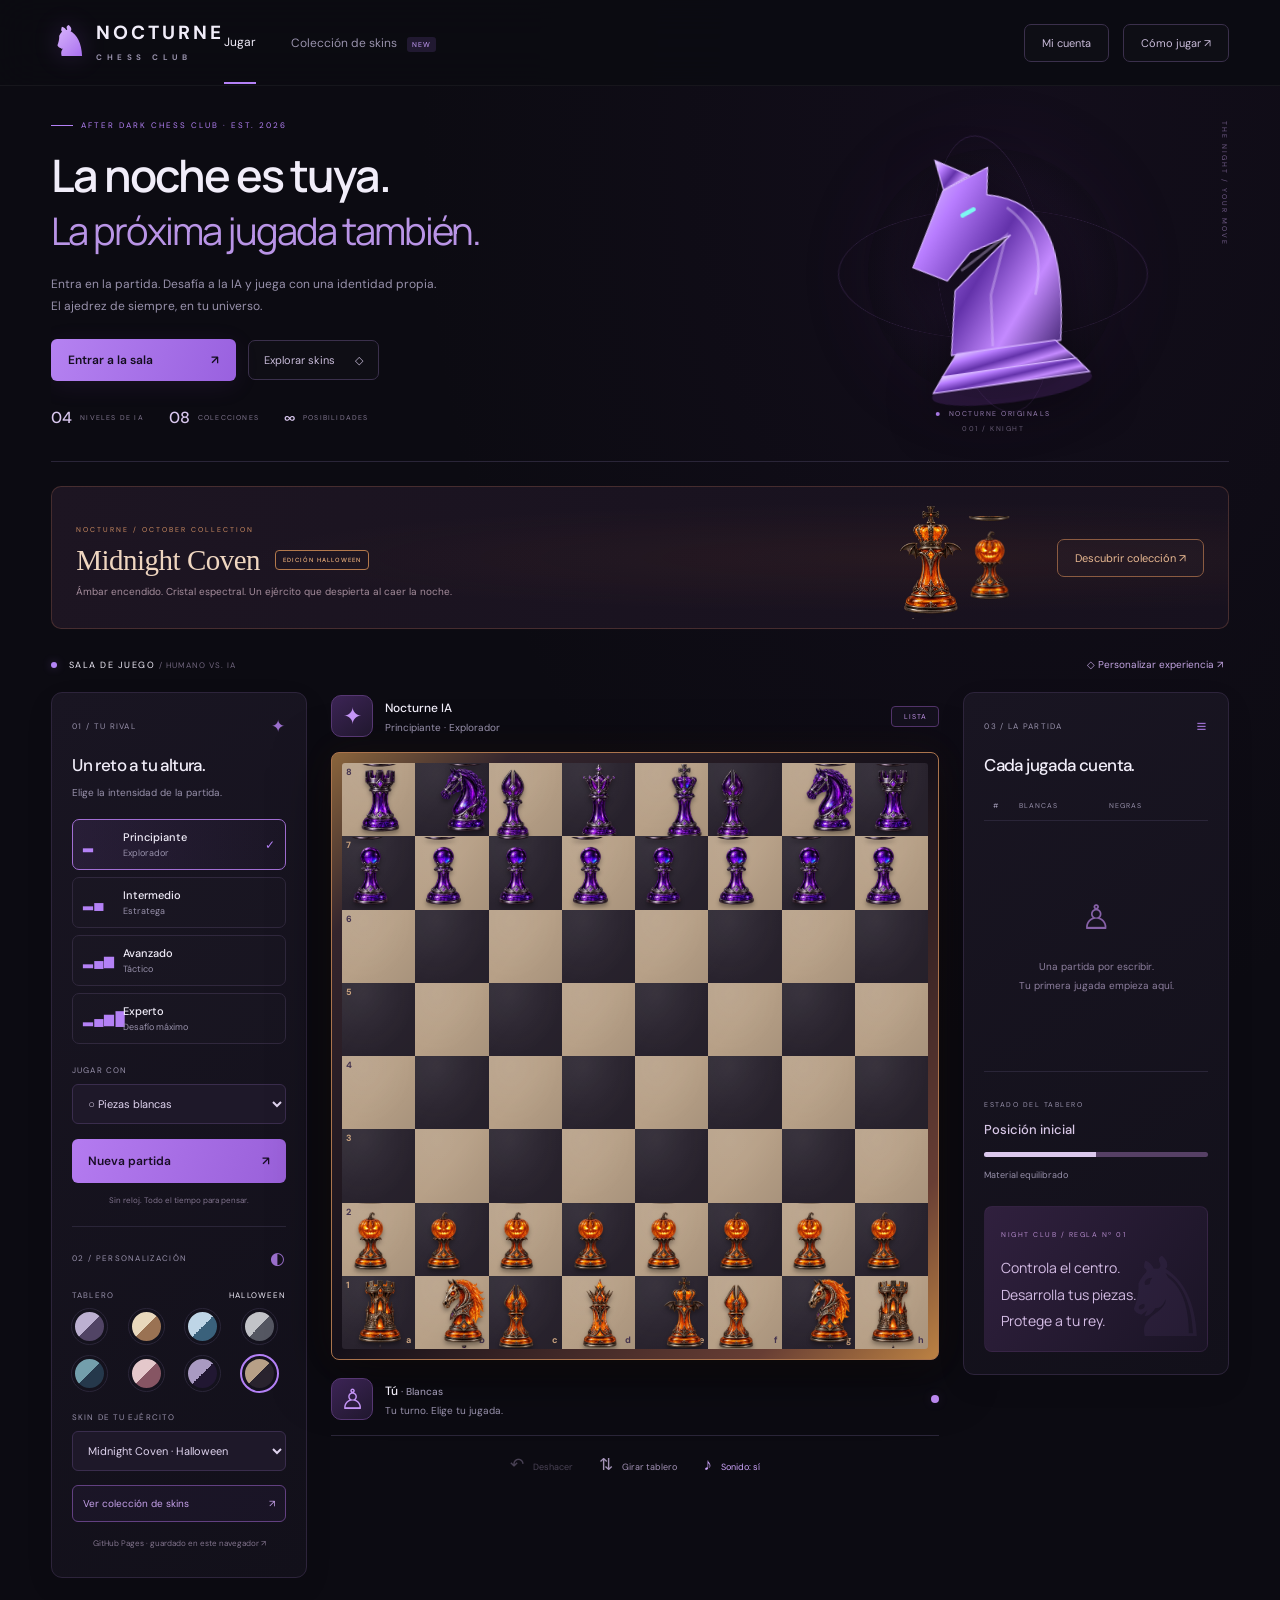
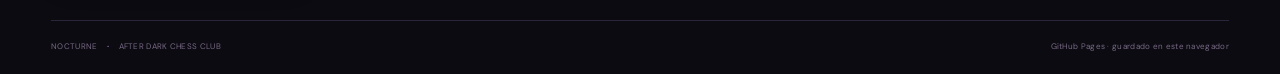
==== commit e7a39057: "Fix direct GitHub Pages access and asset paths without forced private redirect" ====
--- a/index.html
+++ b/index.html
@@ -1 +1 @@
-<!doctype html><html lang="es"><head><meta charset="utf-8"><meta name="viewport" content="width=device-width,initial-scale=1"><meta http-equiv="refresh" content="0;url=https://nocturne-chess.viltrum2026.chatgpt.site/"><title>Nocturne · Abriendo tu club</title><style>body{background:#0c0b12;color:#eadcf9;font:16px system-ui;display:grid;place-content:center;min-height:90vh;text-align:center}a{color:#c396f5}</style></head><body><h1>Nocturne Chess Club</h1><p>Abriendo tu cuenta y tu colección…</p><a href="https://nocturne-chess.viltrum2026.chatgpt.site/">Entrar al club ↗</a></body></html>+<!doctype html><html lang="es"><head><meta charset="UTF-8"><meta name="viewport" content="width=device-width,initial-scale=1"><meta name="theme-color" content="#0c0b12"><meta name="description" content="Juega ajedrez contra la IA en cuatro niveles y personaliza tu tablero y tus piezas."><title>Nocturne · After Dark Chess Club</title><link rel="stylesheet" href="public/style.css"><link rel="icon" href="public/icon.svg" type="image/svg+xml"></head><body><header><a class="brand" href="./"><span>♞</span> NOCTURNE<i>CHESS CLUB</i></a><nav><a href="#play" class="nav-active">Jugar</a><button id="openSkins">Colección de skins <span>NEW</span></button></nav><button class="quiet" id="accountButton">Mi cuenta</button><button id="help" class="quiet">Cómo jugar ↗</button></header><main><section class="intro"><div class="intro-copy"><p class="eyebrow"><span></span> AFTER DARK CHESS CLUB · EST. 2026</p><h1>La noche es tuya.<br><em>La próxima jugada también.</em></h1><p>Entra en la partida. Desafía a la IA y juega con una identidad propia.<br>El ajedrez de siempre, en tu universo.</p><div class="hero-actions"><a class="primary" href="#play">Entrar a la sala <span>↗</span></a><button class="quiet" id="heroSkins">Explorar skins <span>◇</span></button></div><div class="hero-meta"><span>04 <small>NIVELES DE IA</small></span><span>08 <small>COLECCIONES</small></span><span>∞ <small>POSIBILIDADES</small></span></div></div><div class="hero-art" aria-hidden="true"><div class="orb"></div><div class="orbit one"></div><div class="orbit two"></div><span class="art-label">THE NIGHT / YOUR MOVE</span><svg viewBox="0 0 300 340"><defs><linearGradient id="metal" x1="0" y1="0" x2="1" y2="1"><stop stop-color="#ecdfff"/><stop offset=".25" stop-color="#b87dff"/><stop offset=".52" stop-color="#6332aa"/><stop offset=".75" stop-color="#c48aff"/><stop offset="1" stop-color="#412471"/></linearGradient></defs><ellipse cx="153" cy="297" rx="90" ry="17" fill="#b35aff" opacity=".15"/><g fill="url(#metal)" stroke="#d5b2ff" stroke-width="1.3"><path d="M91 253l14-71 70-53-47 13-30 28-36-20 45-80 53-19-5 30c67 16 78 71 59 172z"/><path d="M97 252h111l20 23H78z"/><path d="M78 275h150l13 17H65z"/><path d="M108 69l-5-34 36 22z"/></g><path d="M115 161l55-32-26 63-6 57" fill="none" stroke="#e6cfff" opacity=".35" stroke-width="3"/><path d="M125 100l13-5" stroke="#7df8f2" stroke-width="5" stroke-linecap="round"/><path d="M175 98c29 28 33 60 18 101" stroke="#e8d6ff" fill="none" opacity=".35" stroke-width="3"/></svg><span class="art-caption"><i></i> NOCTURNE ORIGINALS <b>001 / KNIGHT</b></span></div></section><section class="season-banner"><div><span>NOCTURNE / OCTOBER COLLECTION</span><h2>Midnight Coven<span>EDICIÓN HALLOWEEN</span></h2><p>Ámbar encendido. Cristal espectral. Un ejército que despierta al caer la noche.</p></div><div class="season-display" aria-hidden="true"><svg viewBox="0 0 1 1"><image href="public/assets/halloween-atlas.webp" width="3" height="4" preserveAspectRatio="none"/></svg><svg viewBox="2 1 1 1"><image href="public/assets/halloween-atlas.webp" width="3" height="4" preserveAspectRatio="none"/></svg></div><button class="quiet" id="seasonSkins">Descubrir colección ↗</button></section><div class="room-heading" id="play"><div><span class="live-dot"></span> SALA DE JUEGO <small> / HUMANO VS. IA</small></div><button id="roomSkins">◇ Personalizar experiencia ↗</button></div><div class="workspace"><aside class="settings"><div class="section-title"><span>01 / TU RIVAL</span><span>✦</span></div><h2>Un reto a tu altura.</h2><p class="muted">Elige la intensidad de la partida.</p><div id="levels" class="levels"></div><label for="side">JUGAR CON</label><select id="side"><option value="w">○ Piezas blancas</option><option value="b">● Piezas negras</option></select><button id="new" class="primary">Nueva partida <span>↗</span></button><div class="small-note">Sin reloj. Todo el tiempo para pensar.</div><div class="section-title appearance"><span>02 / PERSONALIZACIÓN</span><span>◐</span></div><label>TABLERO <span id="themeName">Violeta</span></label><div id="themes" class="swatches"></div><label for="pieces">SKIN DE TU EJÉRCITO</label><select id="pieces"><option value="classic">Clásicas · Staunton</option><option value="modern">Modernas · Geometría</option><option value="mono">Tipográficas · Minimal</option><option value="cyber">Cyberpunk · Neón</option><option value="cosmic">Cósmicas · Orbital</option><option value="samurai">Samurái · Shogun</option><option value="amethyst">Amethyst Royale · Cristal</option><option value="halloween">Midnight Coven · Halloween</option></select><button class="collection-link" id="panelSkins">Ver colección de skins <span>↗</span></button><button class="skin-note inventory-status" id="collectionStatus"><i></i> Tu colección · guardado local ↗</button></aside><section class="arena"><div class="player"><div class="avatar ai">✦</div><div><strong>Nocturne IA</strong><small id="opponent">Principiante · Explorador</small></div><span class="badge" id="aiBadge">LISTA</span></div><div class="board-shell"><div id="board" class="board" role="group" aria-label="Tablero de ajedrez"></div></div><div class="player"><div class="avatar">♙</div><div><strong>Tú <span id="youColor">· Blancas</span></strong><small id="status" aria-live="polite">Tu turno. Haz tu primera jugada.</small></div><span class="turn-dot"></span></div><div class="board-tools"><button id="undo">↶ <span>Deshacer</span></button><button id="flip">⇅ <span>Girar tablero</span></button><button id="sound" aria-pressed="true">♪ <span>Sonido: sí</span></button></div></section><aside class="journal"><div class="section-title"><span>03 / LA PARTIDA</span><span>≡</span></div><h2>Cada jugada cuenta.</h2><div class="journal-head"><span>#</span><span>BLANCAS</span><span>NEGRAS</span></div><div id="moves" class="moves"></div><div class="position"><span>ESTADO DEL TABLERO</span><strong id="position">Posición inicial</strong><div class="balance"><i id="balance"></i></div><small id="material">Material equilibrado</small></div><div class="tip"><span>NIGHT CLUB / REGLA Nº 01</span><p>Controla el centro.<br>Desarrolla tus piezas.<br>Protege a tu rey.</p><span class="tip-knight">♞</span></div></aside></div><footer><span>NOCTURNE <b>·</b> AFTER DARK CHESS CLUB</span><span id="saveStatus" aria-live="polite">Conectando tu colección…</span></footer></main><dialog id="modal"><h2 id="modalTitle"></h2><div id="modalContent"></div><button class="primary" id="closeModal">Entendido</button></dialog><link rel="preload" href="public/assets/halloween-atlas.webp" as="image"><link rel="preload" href="public/assets/amethyst-atlas.webp" as="image"><script type="module" src="public/app.js"></script></body></html>
--- a/public/style.css
+++ b/public/style.css
@@ -0,0 +1,6 @@
+@import url('https://fonts.googleapis.com/css2?family=DM+Sans:wght@400;500;600;700&family=Manrope:wght@400;500;600;700;800&display=swap');
+:root{--bg:#131614;--panel:#1b1e1b;--line:#343930;--text:#edece4;--muted:#92998d;--accent:#c4d6a0;--light:#d9dec8;--dark:#738361}*{box-sizing:border-box}body{margin:0;background:var(--bg);color:var(--text);font-family:'DM Sans',sans-serif;font-size:14px}button,select{font:inherit}button,a,select{-webkit-tap-highlight-color:transparent}button{cursor:pointer}button:focus-visible,a:focus-visible,select:focus-visible{outline:2px solid var(--accent);outline-offset:4px}header{height:94px;border-bottom:1px solid var(--line);display:flex;align-items:center;justify-content:space-between;padding:0 5%}.brand{color:var(--text);text-decoration:none;font-size:21px;font-weight:700;letter-spacing:3px;display:grid;grid-template-columns:45px auto}.brand>span{grid-row:span 2;font-size:40px;line-height:45px;color:var(--accent)}.brand i{font-style:normal;font-size:8px;letter-spacing:4.5px;color:var(--muted);margin-top:4px}.header-note{font-size:9px;letter-spacing:2px;color:var(--muted)}.quiet{background:none;border:1px solid var(--line);color:var(--text);padding:11px 17px;border-radius:6px}main{max-width:1510px;margin:auto;padding:0 5%}.intro{display:flex;justify-content:space-between;align-items:center;padding:37px 0 34px}.eyebrow{color:var(--accent);font-size:9px;letter-spacing:2.7px;margin:0 0 12px}h1{font-family:'Manrope',sans-serif;font-size:clamp(28px,3.1vw,43px);letter-spacing:-1.8px;font-weight:500;margin:0}h1 em{font-family:Georgia,serif;font-weight:400;color:var(--accent)}.intro>p{color:var(--muted);line-height:1.8;font-size:12px}.workspace{display:grid;grid-template-columns:minmax(205px, .82fr) minmax(320px,1.95fr) minmax(220px,.9fr);gap:30px;align-items:start}.settings,.journal{background:var(--panel);border:1px solid var(--line);border-radius:12px;padding:23px 21px}.section-title{display:flex;justify-content:space-between;align-items:center;color:var(--muted);font-size:9px;letter-spacing:1.5px}.section-title>span+span{font-size:20px;color:var(--accent)}h2{font-size:18px;letter-spacing:-.6px;font-weight:500;margin:15px 0 8px}.muted{color:var(--muted);font-size:11px;margin-bottom:23px}.levels{display:grid;gap:7px}.level{border:1px solid var(--line);border-radius:7px;padding:11px 12px;display:flex;gap:11px;align-items:center;text-align:left;background:transparent;color:var(--text)}.level.active{border-color:var(--accent);background:#c4d6a00a}.level .bars{color:var(--accent);letter-spacing:1px;font-size:15px;width:29px}.level strong{display:block;font-weight:500;font-size:12px}.level small{display:block;color:var(--muted);font-size:9px;margin-top:3px}.level .check{margin-left:auto;color:var(--accent)}label{font-size:9px;letter-spacing:1.1px;color:var(--muted);display:flex;justify-content:space-between;margin:21px 0 9px}label span{color:var(--text);text-transform:uppercase}select{width:100%;background:#232721;color:var(--text);border:1px solid var(--line);border-radius:6px;padding:11px;font-size:12px}.primary{display:flex;justify-content:space-between;align-items:center;background:var(--accent);color:#22291a;border:0;padding:14px 16px;border-radius:6px;font-weight:600;width:100%;margin-top:15px}.primary:hover{filter:brightness(1.08)}.small-note{font-size:9px;color:var(--muted);text-align:center;margin:12px 0 0}.appearance{border-top:1px solid var(--line);margin-top:25px;padding-top:22px}.swatches{display:flex;gap:10px}.swatch{width:38px;height:38px;border-radius:50%;border:3px solid var(--panel);outline:1px solid var(--line);background:linear-gradient(135deg,var(--a) 50%,var(--b) 50%)}.swatch.active{outline:2px solid var(--accent)}.arena{min-width:0}.player{display:flex;align-items:center;gap:12px;height:56px;margin:0 0 12px}.avatar{width:42px;height:42px;background:#252b23;border:1px solid var(--line);border-radius:9px;display:grid;place-items:center;font-size:28px;color:var(--accent)}.ai{font-size:25px}.player strong{font-size:13px;font-weight:500}.player small{display:block;font-size:10px;color:var(--muted);margin-top:5px}.badge{margin-left:auto;color:var(--accent);border:1px solid var(--line);padding:5px 8px;border-radius:4px;font-size:8px;letter-spacing:1px}.board-shell{padding:10px;background:#30372b;border-radius:8px;box-shadow:0 18px 50px #0004;margin-bottom:15px}.board{width:100%;aspect-ratio:1;display:grid;grid-template-columns:repeat(8,minmax(0,1fr));grid-template-rows:repeat(8,minmax(0,1fr));overflow:hidden;border-radius:3px}.square{padding:0;border:0;border-radius:0;position:relative;display:grid;place-items:center;min-width:0;min-height:0;background:var(--light);color:#34412c}.square.dark{background:var(--dark);color:#e6ebd9}.square.last{box-shadow:inset 0 0 0 100px #e7e87545}.square.selected{box-shadow:inset 0 0 0 3px #f2e59c;background:#b7be72}.square.legal:after{content:'';position:absolute;width:23%;height:23%;background:#17221355;border-radius:50%}.square.legal.occupied:after{width:85%;height:85%;background:none;border:4px solid #20351b66}.square.check{background:#b35c51}.piece{width:84%;height:84%;filter:drop-shadow(0 3px 1px #0003);pointer-events:none;z-index:1}.coord{position:absolute;left:4px;top:3px;font-size:9px;font-weight:700}.coord.file{left:auto;top:auto;right:4px;bottom:3px}.turn-dot{width:8px;height:8px;background:var(--accent);border-radius:50%;margin-left:auto}#youColor{font-size:10px;color:var(--muted)}.board-tools{display:flex;justify-content:center;gap:20px;border-top:1px solid var(--line);padding-top:14px}.board-tools button{color:var(--muted);background:none;border:0;font-size:17px;padding:3px}.board-tools span{font-size:10px;margin-left:4px}.journal-head{display:grid;grid-template-columns:30px 1fr 1fr;color:var(--muted);font-size:8px;letter-spacing:1px;padding:17px 9px 10px;border-bottom:1px solid var(--line)}.moves{height:225px;overflow:auto;font-variant-numeric:tabular-nums}.empty{text-align:center;color:var(--muted);font-size:11px;line-height:1.9;padding:45px 4px}.empty b{display:block;font-size:32px;font-weight:400;color:#68765a;margin-bottom:6px}.move{display:grid;grid-template-columns:30px 1fr 1fr;padding:9px;font-size:12px}.move:nth-child(even){background:#242820;border-radius:4px}.move>span:first-child{color:var(--muted)}.position{border-top:1px solid var(--line);padding-top:21px}.position>span,.tip>span:first-child{font-size:8px;letter-spacing:1.5px;color:var(--muted)}.position strong{display:block;font-size:13px;font-weight:500;margin-top:10px}.balance{height:5px;background:#5b6850;border-radius:5px;overflow:hidden;margin:14px 0 7px}.balance i{display:block;width:50%;background:#e4e8dc;height:100%;transition:width .3s}.position small{color:var(--muted);font-size:10px}.tip{margin-top:24px;border-radius:8px;padding:18px;background:#2b3425;position:relative;overflow:hidden}.tip p{line-height:1.85;color:#d5dec9;font-family:Georgia,serif;font-size:17px;margin-bottom:0}.tip-knight{position:absolute;right:-8px;bottom:-19px;font-size:110px;color:#c4d6a010}footer{display:flex;justify-content:space-between;color:#798170;font-size:9px;margin:30px 0 23px;padding-top:18px;border-top:1px solid var(--line)}footer b{color:var(--accent);margin:0 7px}footer i{font-style:normal;color:var(--accent);font-size:7px;margin-left:5px}dialog{background:var(--panel);color:var(--text);border:1px solid var(--line);border-radius:12px;padding:28px;max-width:430px;width:90%}dialog::backdrop{background:#000a;backdrop-filter:blur(5px)}#modalContent{line-height:1.8;color:#b9c0b1}.promotion{display:flex;gap:8px}.promotion button{font-size:30px;width:60px;padding:8px;background:var(--accent);border:0;border-radius:6px}@media(min-width:1500px){.workspace{gap:38px}}@media(max-width:1100px){main{padding:0 3%}.workspace{gap:18px;grid-template-columns:210px minmax(300px,1fr)}.journal{grid-column:1/-1;display:grid;grid-template-columns:1fr 1fr;gap:0 25px}.journal .moves{height:140px;grid-column:1;grid-row:4/6}.journal .position{grid-column:2;grid-row:2/4;border:0}.journal .tip{grid-column:2;grid-row:4/6;margin-top:5px}.journal h2{grid-column:1}.journal-head{grid-column:1}}@media(max-width:680px){header{height:76px;padding:0 5%}.brand{font-size:17px}.header-note{display:none}.quiet{font-size:10px;padding:9px}.intro{padding:27px 0}.intro>p{display:none}h1{font-size:30px;letter-spacing:-1px}.workspace{display:flex;flex-direction:column;gap:22px}.arena{order:0;width:100%}.settings{order:1;width:100%;padding:20px}.journal{order:2;width:100%;display:block}.levels{grid-template-columns:1fr 1fr}.journal .moves{height:170px}.journal .tip{margin-top:20px}.board-shell{padding:7px}main{padding:0 4%}.coord{font-size:8px}.board-tools{gap:17px}footer{gap:15px;line-height:1.8;flex-direction:column}.player{height:45px}.swatch{width:42px;height:42px}}@media(prefers-reduced-motion:reduce){*{transition:none!important}}
+:root{--bg:#0c0b12;--panel:#14121d;--line:#2a2538;--text:#f1edf9;--muted:#9891ab;--accent:#b481f6;--light:#bcb0d1;--dark:#514465}html{scroll-behavior:smooth;scroll-padding-top:90px}body{background:radial-gradient(ellipse at 80% 8%,#351a482b,transparent 42%),var(--bg)}header{height:86px;background:#0c0b12e8;backdrop-filter:blur(20px);position:sticky;top:0;z-index:10;padding:0 4%;border-color:#ffffff0c}.brand{font-size:19px;letter-spacing:3px}.brand>span{background:linear-gradient(135deg,#e3c5ff,#9654ea);background-clip:text;color:transparent;filter:drop-shadow(0 0 12px #a964e933)}header nav{display:flex;gap:35px;align-items:center}header nav a,header nav button{color:var(--muted);text-decoration:none;font-size:12px;background:none;border:0;padding:32px 0}header nav .nav-active{color:var(--text);border-bottom:2px solid var(--accent)}nav button span{font-size:7px;letter-spacing:1px;color:#caa0ff;background:#a670e826;padding:3px 5px;margin-left:7px;border-radius:3px}.club-status{font-size:8px;letter-spacing:1.4px;color:var(--muted);margin-left:auto;margin-right:28px}.club-status i,.live-dot{display:inline-block;width:6px;height:6px;border-radius:50%;background:#b485f7;box-shadow:0 0 10px #b485f755;margin-right:8px}.quiet{border-color:#3b304c;background:#ffffff03;border-radius:7px;font-size:11px;color:#c8bbd9}.quiet:hover{background:#b481f615}main{max-width:1580px;padding:0 4%}.intro{min-height:355px;display:grid;grid-template-columns:1.5fr 1fr;padding:33px 0 32px;position:relative;border-bottom:1px solid var(--line);overflow:hidden}.intro-copy{position:relative;z-index:1}.eyebrow{font-size:8px;letter-spacing:2px;margin-bottom:19px;display:flex;align-items:center;gap:8px}.eyebrow>span{width:22px;height:1px;background:var(--accent)}h1{font-size:clamp(30px,3.5vw,49px);line-height:1.17;letter-spacing:-2px;font-weight:600}h1 em{font-family:'Manrope',sans-serif;font-style:normal;font-size:.85em;font-weight:400;color:#b994e6}.intro-copy>p:not(.eyebrow){color:var(--muted);font-size:12px;line-height:1.85;margin:19px 0 21px}.hero-actions{display:flex;gap:12px;align-items:center}.hero-actions .primary{width:185px;text-decoration:none;font-size:12px;margin:0;padding:13px 17px;background:linear-gradient(110deg,#b582f1,#9961df);box-shadow:0 5px 25px #8541b81a;color:#130d1e}.hero-actions .quiet{padding:12px 15px;display:flex;gap:20px}.hero-meta{display:flex;gap:25px;margin-top:26px;font-size:16px;font-weight:500;color:#d9c7ee}.hero-meta>span{display:flex;align-items:center;gap:8px}.hero-meta small{font-size:7px;color:#81768f;letter-spacing:1.2px;font-weight:400}.hero-art{position:relative;height:310px;display:flex;justify-content:center;align-items:center}.hero-art>svg{position:relative;z-index:1;height:305px;transform:rotate(-8deg);filter:drop-shadow(0 15px 24px #0008);animation:float 7s ease-in-out infinite}.orb{position:absolute;width:250px;height:250px;border-radius:50%;background:radial-gradient(circle,#a25af524,#6d309610 45%,transparent 70%);box-shadow:0 0 90px #7d379c10}.orbit{position:absolute;width:310px;height:310px;border:1px solid #b373e72b;border-radius:50%;transform:rotateX(65deg) rotate(-20deg)}.orbit.two{width:280px;height:280px;transform:rotateX(20deg) rotateY(65deg)}.art-label{position:absolute;top:2px;right:0;font-size:7px;letter-spacing:2px;writing-mode:vertical-rl;color:#705b87}.art-caption{position:absolute;bottom:-4px;left:50%;transform:translateX(-50%);font-size:7px;letter-spacing:1.5px;white-space:nowrap;color:#b395d2}.art-caption b{display:block;font-weight:400;color:#6e627d;text-align:center;margin-top:6px}.art-caption i{display:inline-block;width:4px;height:4px;background:var(--accent);border-radius:50%;margin-right:5px}.room-heading{display:flex;justify-content:space-between;align-items:center;margin:28px 0 20px;font-size:9px;letter-spacing:1.5px}.room-heading small{font-size:8px;color:#71667e;letter-spacing:1px}.room-heading button{font-size:10px;color:#c2a4e1;background:none;border:0;letter-spacing:0}.workspace{gap:24px;grid-template-columns:minmax(210px,.8fr) minmax(320px,1.9fr) minmax(210px,.83fr);padding-bottom:14px}.settings,.journal{padding:22px 20px;background:linear-gradient(145deg,#191522,#12101a);border-color:#2d243b;border-radius:11px;box-shadow:0 10px 30px #0001}.section-title{font-size:8px;letter-spacing:1.3px}.section-title>span+span{color:#9b6fcd;font-size:17px}h2{font-size:17px;margin-top:17px}.muted{font-size:10px;margin-bottom:20px}.level{background:#ffffff02;border-color:#30283d;padding:10px;border-radius:7px;transition:border-color .2s,background .2s}.level:hover{border-color:#79529b;background:#a170d00a}.level.active{background:linear-gradient(90deg,#9b63d71f,#9b63d708);border-color:#a16ed3}.level strong{font-size:11px}.level small{font-size:9px}.level .bars{font-size:13px}.level .check{font-size:12px}label{font-size:8px;letter-spacing:1.1px}select{background:#1e1829;color:#dfd3ee;border-color:#3a2d4d;border-radius:6px;font-size:11px;padding:11px}.primary{background:linear-gradient(110deg,#b47bf0,#9960d9);color:#180d25;font-size:12px}.small-note{font-size:8px;color:#80738d}.appearance{margin-top:21px;padding-top:20px}.swatches{display:grid;grid-template-columns:repeat(6,1fr);gap:7px}.swatch{height:auto;width:100%;aspect-ratio:1;max-width:35px;border-width:3px}.collection-link{margin-top:14px;background:#ae76ef0c;border:1px solid #624081;color:#c7a2eb;border-radius:6px;padding:11px 10px;font-size:10px;display:flex;justify-content:space-between;width:100%}.collection-link:hover{background:#ae76ef20}.skin-note{font-size:8px;color:#82748d;text-align:center;margin-top:11px}.skin-note i{display:inline-block;height:4px;width:4px;background:#aa80cb;border-radius:50%;margin-right:5px}.player{height:48px;margin-bottom:12px}.avatar{background:linear-gradient(145deg,#3c2455,#20172e);border-color:#563772;color:#c595f7;border-radius:10px}.avatar.ai{font-size:23px}.player strong{font-size:12px}.player small{font-size:10px}.badge{background:#b481f60a;border-color:#513369;color:#c193e8;min-width:48px;text-align:center;font-size:7px}.board-shell{background:linear-gradient(145deg,#4a355f,#20172e);padding:10px;border:1px solid #68497e77;box-shadow:0 15px 55px #0006,0 0 30px #a354df08;border-radius:8px}.board{isolation:isolate}.square{color:#44334f}.square.dark{color:#d2bce8}.square.last{box-shadow:inset 0 0 0 100px #e5baff40}.square.selected{background:#9b70c2;box-shadow:inset 0 0 0 3px #dec0fa}.square.legal:after{background:#48205866}.square.legal.occupied:after{border-color:#d2a4ff99}.square.check{background:#b54d6d}.square:focus-visible{outline:3px solid #f9d5ff;outline-offset:-3px;z-index:3}.piece{filter:drop-shadow(0 3px 1px #0005)}body[data-skin=cyber] .piece{filter:drop-shadow(0 0 2px #69d4f74d) drop-shadow(0 2px 1px #0006)}body[data-skin=cosmic] .piece{filter:drop-shadow(0 0 3px #b2cbff33) drop-shadow(0 3px 1px #0005)}.board-tools button{font-size:17px;color:#a493b7}.board-tools button:hover{color:var(--accent)}button:disabled{opacity:.4;cursor:default}.board-tools span{font-size:9px}.journal-head{font-size:7px;grid-template-columns:26px 1fr 1fr}.moves{height:250px;scrollbar-width:thin;scrollbar-color:#513369 transparent}.empty{font-size:10px;color:#8d7f9e;padding-top:65px}.empty b{color:#8661a7;font-size:34px}.move{grid-template-columns:26px 1fr 1fr;font-size:11px}.move:nth-child(even){background:#ab78d80a}.position strong{color:#d8c7e7}.balance{background:#564065}.balance i{background:#dbc8ed}.tip{background:linear-gradient(125deg,#30203e,#1a1425);border:1px solid #4c305b55;padding:16px}.tip>span:first-child{font-size:7px;color:#b48acb}.tip p{font-family:'Manrope',sans-serif;font-size:14px;color:#d4bce5;line-height:1.9}.tip-knight{color:#bd8bf910}.turn-dot{background:#bb88ee;box-shadow:0 0 12px #bb88ee22}.position>span{font-size:7px}.position small{font-size:9px}footer{font-size:8px;color:#786985;letter-spacing:.3px;padding-top:20px;margin-top:28px}footer b{color:#a376c7}.gallery{max-width:880px;width:94%;max-height:90dvh;padding:30px;overflow:auto;scrollbar-width:thin;scrollbar-color:#68497e #14121d}.gallery h2{font-size:29px;letter-spacing:-1px;margin:0}.gallery-sub{margin:6px 0 22px;font-size:12px;color:var(--muted)}.skin-grid{display:grid;grid-template-columns:repeat(3,1fr);gap:14px}.skin-card{padding:0;background:#181320;border:1px solid #392b46;border-radius:9px;text-align:left;color:var(--text);overflow:hidden;transition:border-color .2s,transform .2s}.skin-card:hover{border-color:#ba85ee;transform:translateY(-2px)}.skin-card.active{border-color:var(--accent);box-shadow:0 0 0 1px #b481f6}.skin-preview{display:flex;justify-content:center;align-items:center;height:116px;background:conic-gradient(var(--preview-light) 25%,var(--preview-dark) 0 50%,var(--preview-light) 0 75%,var(--preview-dark) 0) 50%/58px 58px;position:relative;isolation:isolate}.skin-preview:after{content:'';position:absolute;inset:0;background:linear-gradient(transparent,#15101c22);z-index:-1}.skin-preview .piece{width:65px;height:75px;filter:drop-shadow(0 6px 4px #0005)}.skin-preview .piece:nth-child(2){height:90px;width:70px;align-self:end;margin-bottom:13px}.skin-info{display:flex;flex-direction:column;padding:15px;gap:7px}.skin-info small{font-size:7px;letter-spacing:1.5px;color:#b18acf}.skin-info strong{font-size:17px;font-weight:500}.skin-info>span{font-size:10px;line-height:1.6;color:#a290b0;min-height:32px}.skin-info>b{font-size:8px;letter-spacing:.8px;font-weight:500;color:#d2adf3;margin-top:4px}.gallery-foot{font-size:10px;text-align:center;margin-top:20px}.gallery>.primary{max-width:170px;margin:20px auto 0;justify-content:center}dialog{box-shadow:0 30px 100px #0009;border-color:#513366}#modalContent{font-size:12px}dialog::backdrop{background:#08050ecc;backdrop-filter:blur(10px)}@keyframes float{0%,100%{transform:translateY(0) rotate(-8deg)}50%{transform:translateY(-9px) rotate(-6deg)}}@media(min-width:1600px){.intro{min-height:390px}.workspace{gap:32px}}@media(max-width:1100px){.club-status{display:none}header nav{margin-left:auto;margin-right:30px}.workspace{grid-template-columns:220px minmax(300px,1fr)}.journal{display:grid;grid-template-columns:1fr 1fr}.journal .moves{height:150px}.intro{grid-template-columns:1.4fr 1fr}.hero-art{height:290px}.hero-art>svg{height:275px}.orbit{width:260px;height:260px}.hero-meta{gap:18px}.hero-meta small{font-size:6px}.hero-meta>span{gap:5px}}@media(max-width:680px){header{height:70px;padding:0 4%;gap:12px}.brand{font-size:15px;grid-template-columns:34px auto;letter-spacing:2px}.brand>span{font-size:32px;line-height:37px}.brand i{font-size:6px;letter-spacing:3.5px}.quiet{font-size:9px}header nav{gap:0;margin:0 0 0 auto}header nav a{display:none}header nav button{font-size:10px;padding:20px 0}nav button span{display:none}#help{font-size:0;padding:9px;width:32px;height:32px}#help:before{content:'?';font-size:13px}.intro{min-height:300px;padding:30px 0 25px;grid-template-columns:1fr;overflow:hidden}.intro-copy{max-width:100%}.eyebrow{font-size:7px;letter-spacing:1.4px;margin-bottom:18px}h1{font-size:clamp(28px,6.8vw,44px);letter-spacing:-1.2px;line-height:1.2}.intro-copy>p:not(.eyebrow){font-size:10px;line-height:1.8;max-width:77%;margin:16px 0 20px}.intro-copy>p br{display:none}.hero-art{position:absolute;right:-55px;bottom:45px;width:160px;height:180px;opacity:.4;z-index:0;pointer-events:none}.hero-art>svg{height:190px}.hero-art .orbit{width:160px;height:160px}.hero-art .art-label,.hero-art .art-caption{display:none}.hero-actions .primary{font-size:11px;width:160px}.hero-actions .quiet{font-size:10px;gap:10px}.hero-meta{gap:17px;font-size:14px;margin-top:24px}.hero-meta small{font-size:6px;letter-spacing:.6px}.room-heading{font-size:8px;letter-spacing:.8px;margin:23px 0 18px}.room-heading small{display:none}.room-heading button{font-size:9px}.workspace{gap:20px}.arena{order:0}.settings{order:1;padding:21px}.journal{order:2;display:block}.player{height:43px}.board-shell{padding:7px}.coord{font-size:8px}.board-tools{padding-top:12px;gap:22px}.board-tools span{font-size:9px}.swatches{display:flex;gap:13px}.swatch{width:36px;height:36px;max-width:none}.levels{gap:8px}.level{min-height:55px}.level strong{font-size:12px}.level small{font-size:9px}.collection-link{padding:13px}.journal .moves{height:180px}.empty{padding-top:35px}.gallery{padding:22px 15px;width:95%}.gallery h2{font-size:25px}.skin-grid{grid-template-columns:repeat(2,minmax(0,1fr));gap:10px}.skin-preview{height:100px;background-size:50px 50px}.skin-preview .piece{width:43px;height:64px}.skin-preview .piece:nth-child(2){width:48px;height:75px;margin-bottom:12px}.skin-info{padding:12px}.skin-info strong{font-size:15px}.skin-info>span{font-size:9px;min-height:30px}.gallery-sub{font-size:10px}.hero-meta span:last-child{display:none}footer{font-size:7px;margin-top:15px}.tip p{font-size:15px}}@media(prefers-reduced-motion:reduce){html{scroll-behavior:auto}.hero-art>svg{animation:none}.skin-card:hover{transform:none}}
+.piece.sculpted{width:97%;height:97%;overflow:visible;filter:none!important}.skin-preview .piece.sculpted{width:68px;height:86px;filter:none!important}.skin-preview .piece.sculpted:nth-child(2){width:74px;height:97px;margin-bottom:9px}.square{overflow:hidden}.square .piece.sculpted{position:relative;z-index:1}.square.selected .piece.sculpted{transform:translateY(-2px);transition:transform .16s ease}#sound[aria-pressed=true]{color:#cda4fa}@media(max-width:680px){.skin-preview .piece.sculpted{width:46px;height:73px}.skin-preview .piece.sculpted:nth-child(2){width:52px;height:83px;margin-bottom:8px}}@media(prefers-reduced-motion:reduce){.square.selected .piece.sculpted{transform:none}}
+.piece.rendered-piece{width:98%;height:98%;overflow:hidden;filter:drop-shadow(0 3px 2px #0005)!important;pointer-events:none}.skin-preview .piece.rendered-piece{width:76px;height:94px}.skin-preview .piece.rendered-piece:nth-child(2){width:86px;height:106px;margin-bottom:0}.inventory-status{background:none;border:0;display:block;width:100%;cursor:pointer;padding:4px 0}.swatches{grid-template-columns:repeat(4,minmax(0,1fr));gap:12px}.swatch{width:35px;height:35px}.skin-card.seasonal{border-color:#946142}.skin-card.seasonal .skin-info small{color:#f1ae76}.skin-card.seasonal .skin-info>b{color:#f5b77e}.skin-card.seasonal.active{border-color:#f2b178;box-shadow:0 0 0 1px #f2b178}.skin-card.seasonal .skin-preview{background-image:conic-gradient(#a08875 25%,#2b2433 0 50%,#a08875 0 75%,#2b2433 0)}body[data-board="6"] .board-shell{background:linear-gradient(135deg,#b6a7c8,#45335b 15%,#191220 50%,#7b5a9d 85%,#cabddd);border:1px solid #b999d077;box-shadow:0 14px 55px #0008,0 0 30px #a962dc12}body[data-board="6"] .square{background-image:linear-gradient(135deg,#ffffff17,transparent 40%,#00000012 65%,#ffffff0c)}body[data-board="7"] .board-shell{background:linear-gradient(135deg,#8b653c,#34252d 15%,#151019 50%,#683e34 85%,#bc8243);border:1px solid #ab744d;box-shadow:0 14px 55px #0008,0 0 35px #d4853412}body[data-board="7"] .square{background-image:radial-gradient(ellipse at 30% 15%,#ffffff0e,transparent 70%),linear-gradient(130deg,#ffffff0a,transparent 45%,#00000015)}body[data-board="7"] .square.dark{color:#caa37f}body[data-board="7"] .square.selected{background-color:#b96b3d;box-shadow:inset 0 0 0 3px #ffd4a7}body[data-board="7"] .square.legal:after{background:#efbd6d80}body[data-board="7"] .square.last{box-shadow:inset 0 0 0 100px #f2a74735}body[data-board="7"] .square.check{background-color:#b54d6d}.season-banner{display:flex;align-items:center;gap:20px;border:1px solid #6e443d88;border-radius:10px;background:radial-gradient(ellipse at 75% 50%,#81442d22,transparent 55%),linear-gradient(100deg,#1d1522,#17111e);padding:19px 24px;margin:24px 0 6px;position:relative;overflow:hidden}.season-banner>div:first-child{flex:1;z-index:1}.season-banner>div>span{font-size:7px;letter-spacing:2px;color:#cb8b61}.season-banner h2{font-family:Georgia,serif;font-size:29px;letter-spacing:-.5px;margin:8px 0;color:#efd6c0;display:flex;gap:15px;align-items:center}.season-banner h2 span{font-family:'DM Sans',sans-serif;font-size:6px;letter-spacing:1px;padding:5px 7px;border:1px solid #b3794c;color:#f2b57f;border-radius:4px}.season-banner p{font-size:10px;color:#a58d9c;margin:8px 0 0}.season-banner .quiet{border-color:#8b5b41;color:#e8b891;z-index:1;white-space:nowrap}.season-display{display:flex;align-items:center;width:180px;height:103px;flex-shrink:0;transform:translateY(1px)}.season-display svg{width:110px;height:120px;overflow:hidden;flex-shrink:0}.season-display svg+svg{width:85px;height:94px;margin-left:-10px;align-self:end}.promotion button{height:82px;padding:0;background:#8c758c44;border:1px solid #9e75be66}.promotion .piece{height:100%;width:100%}.gallery .skin-grid{grid-template-columns:repeat(4,minmax(0,1fr))}.gallery{max-width:1080px}.skin-info>span{min-height:48px}.gallery-foot{line-height:1.7}.season-banner .quiet:hover{background:#b96b3d22}@media(max-width:1100px){.gallery .skin-grid{grid-template-columns:repeat(3,minmax(0,1fr))}.season-banner h2{font-size:25px}.season-banner h2 span{display:none}.season-display{width:150px}.season-display svg{width:95px}.season-display svg+svg{width:75px}}@media(max-width:680px){.season-banner{padding:20px 16px;gap:10px;min-height:175px;flex-wrap:wrap}.season-banner>div:first-child{min-width:100%;max-width:100%;padding-right:60px}.season-banner h2{font-size:26px}.season-banner>div>span{font-size:6px;letter-spacing:1.3px}.season-banner p{font-size:9px;line-height:1.7;max-width:85%}.season-banner .quiet{font-size:9px;padding:9px 12px}.season-display{position:absolute;right:-5px;bottom:20px;width:115px;height:110px;opacity:.8;pointer-events:none}.season-display svg{height:110px;width:75px}.season-display svg+svg{width:57px;height:85px;margin-left:-15px}.gallery .skin-grid{grid-template-columns:repeat(2,minmax(0,1fr))}.skin-preview .piece.rendered-piece{width:52px;height:80px}.skin-preview .piece.rendered-piece:nth-child(2){width:58px;height:91px;margin-bottom:0}.swatches{display:grid;grid-template-columns:repeat(8,minmax(0,1fr));gap:8px}.swatch{width:100%;height:auto;aspect-ratio:1}.skin-info>span{min-height:45px}.gallery{width:96%}}
+.account-summary{display:flex;gap:15px;align-items:center;margin:20px 0}.account-avatar{display:grid;place-items:center;width:55px;height:55px;font-size:32px;background:linear-gradient(140deg,#7744a5,#261c36);border:1px solid #a26bce;border-radius:12px;color:#e2c5ff}.account-summary strong{font-size:15px;word-break:break-word}.account-summary small{display:block;font-size:8px;letter-spacing:1px;color:#b895d1;margin-top:6px}.owned-list{display:grid;grid-template-columns:1fr 1fr;gap:8px;margin:15px 0 20px}.owned-list span{border:1px solid #60447766;background:#a36edd09;border-radius:5px;padding:8px;font-size:10px}.owned-list .owned{color:#d7b9ef}.owned-list .locked{opacity:.45}.sync-success{color:#b4d9a9}.account-signout{display:block;color:#b59dc7;margin-top:20px;font-size:10px;text-align:center}.skin-card:disabled{opacity:.45;cursor:not-allowed;transform:none}#accountButton{margin-left:auto;margin-right:14px}.skin-note{line-height:1.7}@media(max-width:680px){#accountButton{font-size:8px;padding:8px;margin:0 0 0 3px}header{gap:8px}header nav button{font-size:8px}.brand{font-size:13px;letter-spacing:1.5px}.owned-list{gap:6px}.owned-list span{font-size:9px}#saveStatus{line-height:1.8}}
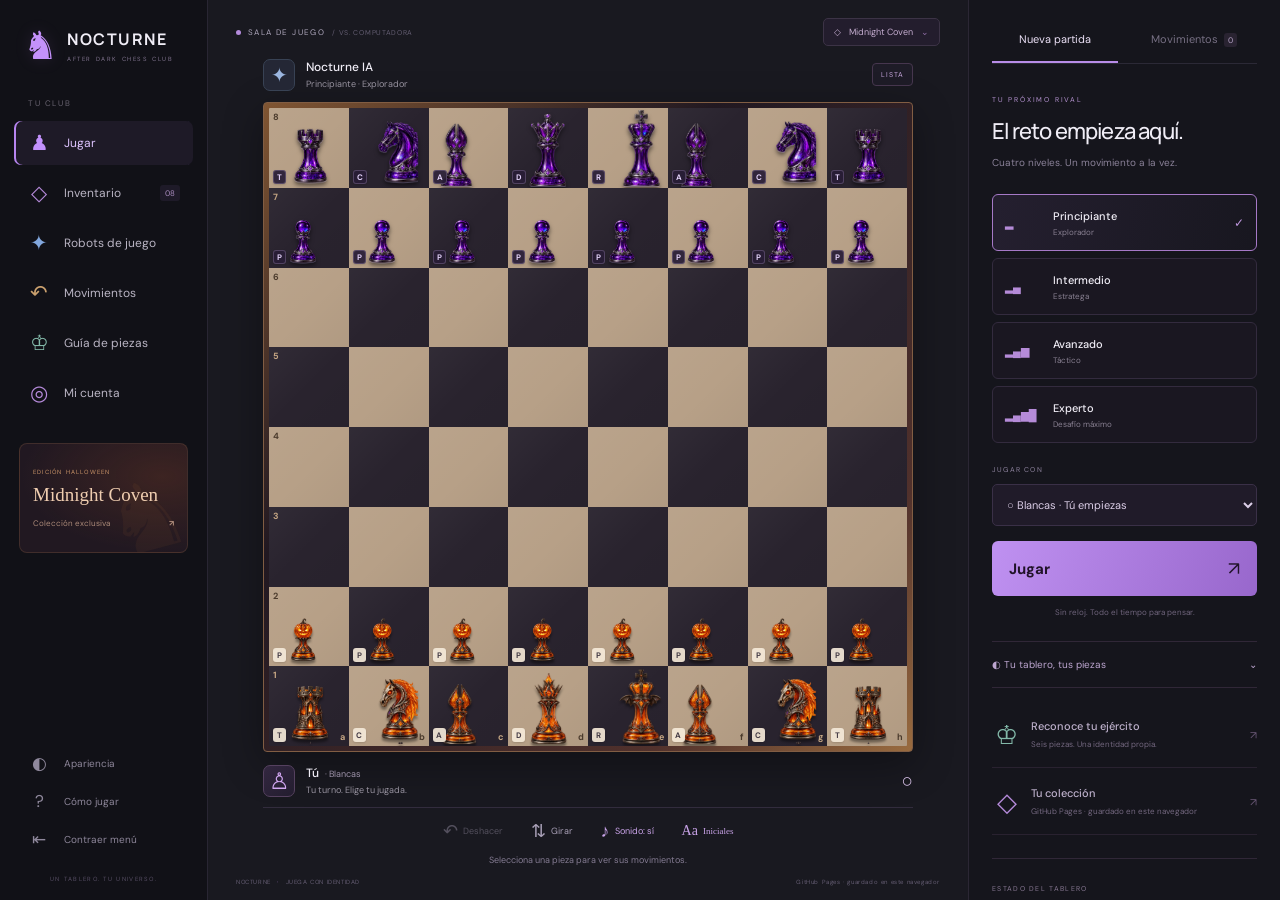
==== commit 62294a0f: "Redesign chess room with sidebar, central board and clearer exclusive pieces" ====
--- a/index.html
+++ b/index.html
@@ -1 +1,33 @@
-<!doctype html><html lang="es"><head><meta charset="UTF-8"><meta name="viewport" content="width=device-width,initial-scale=1"><meta name="theme-color" content="#0c0b12"><meta name="description" content="Juega ajedrez contra la IA en cuatro niveles y personaliza tu tablero y tus piezas."><title>Nocturne · After Dark Chess Club</title><link rel="stylesheet" href="public/style.css"><link rel="icon" href="public/icon.svg" type="image/svg+xml"></head><body><header><a class="brand" href="./"><span>♞</span> NOCTURNE<i>CHESS CLUB</i></a><nav><a href="#play" class="nav-active">Jugar</a><button id="openSkins">Colección de skins <span>NEW</span></button></nav><button class="quiet" id="accountButton">Mi cuenta</button><button id="help" class="quiet">Cómo jugar ↗</button></header><main><section class="intro"><div class="intro-copy"><p class="eyebrow"><span></span> AFTER DARK CHESS CLUB · EST. 2026</p><h1>La noche es tuya.<br><em>La próxima jugada también.</em></h1><p>Entra en la partida. Desafía a la IA y juega con una identidad propia.<br>El ajedrez de siempre, en tu universo.</p><div class="hero-actions"><a class="primary" href="#play">Entrar a la sala <span>↗</span></a><button class="quiet" id="heroSkins">Explorar skins <span>◇</span></button></div><div class="hero-meta"><span>04 <small>NIVELES DE IA</small></span><span>08 <small>COLECCIONES</small></span><span>∞ <small>POSIBILIDADES</small></span></div></div><div class="hero-art" aria-hidden="true"><div class="orb"></div><div class="orbit one"></div><div class="orbit two"></div><span class="art-label">THE NIGHT / YOUR MOVE</span><svg viewBox="0 0 300 340"><defs><linearGradient id="metal" x1="0" y1="0" x2="1" y2="1"><stop stop-color="#ecdfff"/><stop offset=".25" stop-color="#b87dff"/><stop offset=".52" stop-color="#6332aa"/><stop offset=".75" stop-color="#c48aff"/><stop offset="1" stop-color="#412471"/></linearGradient></defs><ellipse cx="153" cy="297" rx="90" ry="17" fill="#b35aff" opacity=".15"/><g fill="url(#metal)" stroke="#d5b2ff" stroke-width="1.3"><path d="M91 253l14-71 70-53-47 13-30 28-36-20 45-80 53-19-5 30c67 16 78 71 59 172z"/><path d="M97 252h111l20 23H78z"/><path d="M78 275h150l13 17H65z"/><path d="M108 69l-5-34 36 22z"/></g><path d="M115 161l55-32-26 63-6 57" fill="none" stroke="#e6cfff" opacity=".35" stroke-width="3"/><path d="M125 100l13-5" stroke="#7df8f2" stroke-width="5" stroke-linecap="round"/><path d="M175 98c29 28 33 60 18 101" stroke="#e8d6ff" fill="none" opacity=".35" stroke-width="3"/></svg><span class="art-caption"><i></i> NOCTURNE ORIGINALS <b>001 / KNIGHT</b></span></div></section><section class="season-banner"><div><span>NOCTURNE / OCTOBER COLLECTION</span><h2>Midnight Coven<span>EDICIÓN HALLOWEEN</span></h2><p>Ámbar encendido. Cristal espectral. Un ejército que despierta al caer la noche.</p></div><div class="season-display" aria-hidden="true"><svg viewBox="0 0 1 1"><image href="public/assets/halloween-atlas.webp" width="3" height="4" preserveAspectRatio="none"/></svg><svg viewBox="2 1 1 1"><image href="public/assets/halloween-atlas.webp" width="3" height="4" preserveAspectRatio="none"/></svg></div><button class="quiet" id="seasonSkins">Descubrir colección ↗</button></section><div class="room-heading" id="play"><div><span class="live-dot"></span> SALA DE JUEGO <small> / HUMANO VS. IA</small></div><button id="roomSkins">◇ Personalizar experiencia ↗</button></div><div class="workspace"><aside class="settings"><div class="section-title"><span>01 / TU RIVAL</span><span>✦</span></div><h2>Un reto a tu altura.</h2><p class="muted">Elige la intensidad de la partida.</p><div id="levels" class="levels"></div><label for="side">JUGAR CON</label><select id="side"><option value="w">○ Piezas blancas</option><option value="b">● Piezas negras</option></select><button id="new" class="primary">Nueva partida <span>↗</span></button><div class="small-note">Sin reloj. Todo el tiempo para pensar.</div><div class="section-title appearance"><span>02 / PERSONALIZACIÓN</span><span>◐</span></div><label>TABLERO <span id="themeName">Violeta</span></label><div id="themes" class="swatches"></div><label for="pieces">SKIN DE TU EJÉRCITO</label><select id="pieces"><option value="classic">Clásicas · Staunton</option><option value="modern">Modernas · Geometría</option><option value="mono">Tipográficas · Minimal</option><option value="cyber">Cyberpunk · Neón</option><option value="cosmic">Cósmicas · Orbital</option><option value="samurai">Samurái · Shogun</option><option value="amethyst">Amethyst Royale · Cristal</option><option value="halloween">Midnight Coven · Halloween</option></select><button class="collection-link" id="panelSkins">Ver colección de skins <span>↗</span></button><button class="skin-note inventory-status" id="collectionStatus"><i></i> Tu colección · guardado local ↗</button></aside><section class="arena"><div class="player"><div class="avatar ai">✦</div><div><strong>Nocturne IA</strong><small id="opponent">Principiante · Explorador</small></div><span class="badge" id="aiBadge">LISTA</span></div><div class="board-shell"><div id="board" class="board" role="group" aria-label="Tablero de ajedrez"></div></div><div class="player"><div class="avatar">♙</div><div><strong>Tú <span id="youColor">· Blancas</span></strong><small id="status" aria-live="polite">Tu turno. Haz tu primera jugada.</small></div><span class="turn-dot"></span></div><div class="board-tools"><button id="undo">↶ <span>Deshacer</span></button><button id="flip">⇅ <span>Girar tablero</span></button><button id="sound" aria-pressed="true">♪ <span>Sonido: sí</span></button></div></section><aside class="journal"><div class="section-title"><span>03 / LA PARTIDA</span><span>≡</span></div><h2>Cada jugada cuenta.</h2><div class="journal-head"><span>#</span><span>BLANCAS</span><span>NEGRAS</span></div><div id="moves" class="moves"></div><div class="position"><span>ESTADO DEL TABLERO</span><strong id="position">Posición inicial</strong><div class="balance"><i id="balance"></i></div><small id="material">Material equilibrado</small></div><div class="tip"><span>NIGHT CLUB / REGLA Nº 01</span><p>Controla el centro.<br>Desarrolla tus piezas.<br>Protege a tu rey.</p><span class="tip-knight">♞</span></div></aside></div><footer><span>NOCTURNE <b>·</b> AFTER DARK CHESS CLUB</span><span id="saveStatus" aria-live="polite">Conectando tu colección…</span></footer></main><dialog id="modal"><h2 id="modalTitle"></h2><div id="modalContent"></div><button class="primary" id="closeModal">Entendido</button></dialog><link rel="preload" href="public/assets/halloween-atlas.webp" as="image"><link rel="preload" href="public/assets/amethyst-atlas.webp" as="image"><script type="module" src="public/app.js"></script></body></html>
+<!doctype html>
+<html lang="es"><head><meta charset="UTF-8"><meta name="viewport" content="width=device-width,initial-scale=1"><meta name="theme-color" content="#121219"><meta name="description" content="Tu club de ajedrez: juega contra la IA y personaliza tu ejército con colecciones exclusivas."><title>Nocturne · Sala de juego</title><link rel="stylesheet" href="public/style.css?v=20261023-club"><link rel="icon" href="public/icon.svg" type="image/svg+xml"></head>
+<body><div class="chess-app">
+<aside class="club-nav" aria-label="Menú principal">
+<a class="brand" href="./"><span>♞</span><div>NOCTURNE<small>AFTER DARK CHESS CLUB</small></div></a>
+<div class="nav-section-label">TU CLUB</div>
+<nav><button class="nav-item active" id="navPlay"><span class="nav-icon">♟</span><span class="nav-label">Jugar</span><i></i></button><button class="nav-item" id="openSkins"><span class="nav-icon purple">◇</span><span class="nav-label">Inventario</span><small>08</small></button><button class="nav-item" id="navBots"><span class="nav-icon blue">✦</span><span class="nav-label">Robots de juego</span></button><button class="nav-item" id="navHistory"><span class="nav-icon amber">↶</span><span class="nav-label">Movimientos</span></button><button class="nav-item" id="pieceGuide"><span class="nav-icon mint">♔</span><span class="nav-label">Guía de piezas</span></button><button class="nav-item" id="accountButton"><span class="nav-icon purple">◎</span><span class="nav-label" id="accountLabel">Mi cuenta</span></button></nav>
+<button class="season-card" id="seasonSkins"><span class="season-card-icon">♞</span><small>EDICIÓN HALLOWEEN</small><strong>Midnight Coven</strong><span>Colección exclusiva <b>↗</b></span></button>
+<div class="nav-bottom"><button class="nav-item" id="navAppearance"><span class="nav-icon">◐</span><span class="nav-label">Apariencia</span></button><button class="nav-item" id="help"><span class="nav-icon">?</span><span class="nav-label">Cómo jugar</span></button><button class="nav-item" id="collapseNav" aria-expanded="true"><span class="nav-icon">⇤</span><span class="nav-label">Contraer menú</span></button><span class="nav-footnote">UN TABLERO. TU UNIVERSO.</span></div>
+</aside>
+<main class="play-area" id="play">
+<div class="room-topline"><span><i></i> SALA DE JUEGO <small>/ VS. COMPUTADORA</small></span><button id="roomSkins">◇ <span id="equippedName">Midnight Coven</span> <b>⌄</b></button></div>
+<section class="arena" aria-label="Partida de ajedrez">
+<div class="player opponent"><div class="avatar ai">✦</div><div class="player-info"><strong>Nocturne IA</strong><small id="opponent">Principiante · Explorador</small></div><span class="badge" id="aiBadge">LISTA</span></div>
+<div class="board-shell"><div id="board" class="board" role="group" aria-label="Tablero de ajedrez"></div></div>
+<div class="player you"><div class="avatar">♙</div><div class="player-info"><strong>Tú <span id="youColor">· Blancas</span></strong><small id="status" aria-live="polite">Tu turno. Elige tu jugada.</small></div><span class="player-color" id="armyColor">○</span></div>
+<div class="board-tools"><button id="undo" title="Deshacer el último turno">↶ <span>Deshacer</span></button><button id="flip" title="Cambiar orientación del tablero">⇅ <span>Girar</span></button><button id="sound" aria-pressed="true">♪ <span>Sonido: sí</span></button><button id="pieceLabels" aria-pressed="true" title="Mostrar u ocultar las iniciales de las piezas">Aa <span>Iniciales</span></button></div>
+<div class="selection-line" id="selectedPieceInfo" aria-live="polite">Selecciona una pieza para ver sus movimientos.</div>
+</section>
+<div class="play-footer"><span>NOCTURNE <b>·</b> JUEGA CON IDENTIDAD</span><span id="saveStatus" aria-live="polite">Conectando tu colección…</span></div>
+</main>
+<aside class="control-sidebar" aria-label="Controles de partida">
+<div class="panel-tabs" role="tablist"><button id="setupTab" class="active" role="tab" aria-controls="setupPanel" aria-selected="true">Nueva partida</button><button id="movesTab" role="tab" aria-controls="movesPanel" aria-selected="false">Movimientos <span id="moveCount">0</span></button></div>
+<section id="setupPanel" role="tabpanel" aria-labelledby="setupTab"><div class="panel-heading"><span class="eyebrow">TU PRÓXIMO RIVAL</span><h1>El reto empieza aquí.</h1><p>Cuatro niveles. Un movimiento a la vez.</p></div><div id="levels" class="levels"></div><label for="side">JUGAR CON</label><select id="side"><option value="w">○ Blancas · Tú empiezas</option><option value="b">● Negras · La IA empieza</option></select><button id="new" class="primary">Jugar <span>↗</span></button><p class="small-note">Sin reloj. Todo el tiempo para pensar.</p>
+<details id="appearancePanel" class="appearance-panel"><summary><span>◐ Tu tablero, tus piezas</span><b>⌄</b></summary><div class="appearance-content"><label>TABLERO <span id="themeName">Halloween</span></label><div id="themes" class="swatches"></div><label for="pieces">SKIN DE TU EJÉRCITO</label><select id="pieces"><option value="classic">Heritage · Clásicas</option><option value="modern">Monolith · Geometría</option><option value="mono">Type Club · Minimal</option><option value="cyber">Neon District · Cyberpunk</option><option value="cosmic">Orbit · Cósmicas</option><option value="samurai">Shogun · Samurái</option><option value="amethyst">Amethyst Royale · Cristal</option><option value="halloween">Midnight Coven · Halloween</option></select><button class="collection-link" id="panelSkins">Abrir inventario <span>↗</span></button></div></details>
+<div class="quick-links"><button id="guideShortcut"><span class="quick-icon mint">♔</span><span><strong>Reconoce tu ejército</strong><small>Seis piezas. Una identidad propia.</small></span><b>↗</b></button><button id="collectionStatus"><span class="quick-icon purple">◇</span><span><strong>Tu colección</strong><small id="collectionNote">Guardado local</small></span><b>↗</b></button></div>
+</section>
+<section id="movesPanel" role="tabpanel" aria-labelledby="movesTab" hidden><div class="panel-heading"><span class="eyebrow">EL RECORRIDO</span><h2>Cada jugada cuenta.</h2><p>El historial de tu partida actual.</p></div><div class="journal-head"><span>#</span><span>BLANCAS</span><span>NEGRAS</span></div><div id="moves" class="moves"></div><button id="backToSetup" class="collection-link">Configurar nueva partida <span>↗</span></button></section>
+<div class="position"><span>ESTADO DEL TABLERO</span><strong id="position">Posición inicial</strong><div class="balance"><i id="balance"></i></div><small id="material">Material equilibrado</small></div>
+<div class="club-motto">Piensa en tu siguiente movimiento.<br><em>La noche es tuya.</em></div>
+</aside></div>
+<dialog id="modal"><h2 id="modalTitle"></h2><div id="modalContent"></div><button class="primary" id="closeModal">Entendido</button></dialog>
+<link rel="preload" href="public/assets/halloween-atlas.webp" as="image"><link rel="preload" href="public/assets/amethyst-atlas.webp" as="image"><script type="module" src="public/app.js?v=20261023-club"></script></body></html>
--- a/public/style.css
+++ b/public/style.css
@@ -1,6 +1,9 @@
 @import url('https://fonts.googleapis.com/css2?family=DM+Sans:wght@400;500;600;700&family=Manrope:wght@400;500;600;700;800&display=swap');
-:root{--bg:#131614;--panel:#1b1e1b;--line:#343930;--text:#edece4;--muted:#92998d;--accent:#c4d6a0;--light:#d9dec8;--dark:#738361}*{box-sizing:border-box}body{margin:0;background:var(--bg);color:var(--text);font-family:'DM Sans',sans-serif;font-size:14px}button,select{font:inherit}button,a,select{-webkit-tap-highlight-color:transparent}button{cursor:pointer}button:focus-visible,a:focus-visible,select:focus-visible{outline:2px solid var(--accent);outline-offset:4px}header{height:94px;border-bottom:1px solid var(--line);display:flex;align-items:center;justify-content:space-between;padding:0 5%}.brand{color:var(--text);text-decoration:none;font-size:21px;font-weight:700;letter-spacing:3px;display:grid;grid-template-columns:45px auto}.brand>span{grid-row:span 2;font-size:40px;line-height:45px;color:var(--accent)}.brand i{font-style:normal;font-size:8px;letter-spacing:4.5px;color:var(--muted);margin-top:4px}.header-note{font-size:9px;letter-spacing:2px;color:var(--muted)}.quiet{background:none;border:1px solid var(--line);color:var(--text);padding:11px 17px;border-radius:6px}main{max-width:1510px;margin:auto;padding:0 5%}.intro{display:flex;justify-content:space-between;align-items:center;padding:37px 0 34px}.eyebrow{color:var(--accent);font-size:9px;letter-spacing:2.7px;margin:0 0 12px}h1{font-family:'Manrope',sans-serif;font-size:clamp(28px,3.1vw,43px);letter-spacing:-1.8px;font-weight:500;margin:0}h1 em{font-family:Georgia,serif;font-weight:400;color:var(--accent)}.intro>p{color:var(--muted);line-height:1.8;font-size:12px}.workspace{display:grid;grid-template-columns:minmax(205px, .82fr) minmax(320px,1.95fr) minmax(220px,.9fr);gap:30px;align-items:start}.settings,.journal{background:var(--panel);border:1px solid var(--line);border-radius:12px;padding:23px 21px}.section-title{display:flex;justify-content:space-between;align-items:center;color:var(--muted);font-size:9px;letter-spacing:1.5px}.section-title>span+span{font-size:20px;color:var(--accent)}h2{font-size:18px;letter-spacing:-.6px;font-weight:500;margin:15px 0 8px}.muted{color:var(--muted);font-size:11px;margin-bottom:23px}.levels{display:grid;gap:7px}.level{border:1px solid var(--line);border-radius:7px;padding:11px 12px;display:flex;gap:11px;align-items:center;text-align:left;background:transparent;color:var(--text)}.level.active{border-color:var(--accent);background:#c4d6a00a}.level .bars{color:var(--accent);letter-spacing:1px;font-size:15px;width:29px}.level strong{display:block;font-weight:500;font-size:12px}.level small{display:block;color:var(--muted);font-size:9px;margin-top:3px}.level .check{margin-left:auto;color:var(--accent)}label{font-size:9px;letter-spacing:1.1px;color:var(--muted);display:flex;justify-content:space-between;margin:21px 0 9px}label span{color:var(--text);text-transform:uppercase}select{width:100%;background:#232721;color:var(--text);border:1px solid var(--line);border-radius:6px;padding:11px;font-size:12px}.primary{display:flex;justify-content:space-between;align-items:center;background:var(--accent);color:#22291a;border:0;padding:14px 16px;border-radius:6px;font-weight:600;width:100%;margin-top:15px}.primary:hover{filter:brightness(1.08)}.small-note{font-size:9px;color:var(--muted);text-align:center;margin:12px 0 0}.appearance{border-top:1px solid var(--line);margin-top:25px;padding-top:22px}.swatches{display:flex;gap:10px}.swatch{width:38px;height:38px;border-radius:50%;border:3px solid var(--panel);outline:1px solid var(--line);background:linear-gradient(135deg,var(--a) 50%,var(--b) 50%)}.swatch.active{outline:2px solid var(--accent)}.arena{min-width:0}.player{display:flex;align-items:center;gap:12px;height:56px;margin:0 0 12px}.avatar{width:42px;height:42px;background:#252b23;border:1px solid var(--line);border-radius:9px;display:grid;place-items:center;font-size:28px;color:var(--accent)}.ai{font-size:25px}.player strong{font-size:13px;font-weight:500}.player small{display:block;font-size:10px;color:var(--muted);margin-top:5px}.badge{margin-left:auto;color:var(--accent);border:1px solid var(--line);padding:5px 8px;border-radius:4px;font-size:8px;letter-spacing:1px}.board-shell{padding:10px;background:#30372b;border-radius:8px;box-shadow:0 18px 50px #0004;margin-bottom:15px}.board{width:100%;aspect-ratio:1;display:grid;grid-template-columns:repeat(8,minmax(0,1fr));grid-template-rows:repeat(8,minmax(0,1fr));overflow:hidden;border-radius:3px}.square{padding:0;border:0;border-radius:0;position:relative;display:grid;place-items:center;min-width:0;min-height:0;background:var(--light);color:#34412c}.square.dark{background:var(--dark);color:#e6ebd9}.square.last{box-shadow:inset 0 0 0 100px #e7e87545}.square.selected{box-shadow:inset 0 0 0 3px #f2e59c;background:#b7be72}.square.legal:after{content:'';position:absolute;width:23%;height:23%;background:#17221355;border-radius:50%}.square.legal.occupied:after{width:85%;height:85%;background:none;border:4px solid #20351b66}.square.check{background:#b35c51}.piece{width:84%;height:84%;filter:drop-shadow(0 3px 1px #0003);pointer-events:none;z-index:1}.coord{position:absolute;left:4px;top:3px;font-size:9px;font-weight:700}.coord.file{left:auto;top:auto;right:4px;bottom:3px}.turn-dot{width:8px;height:8px;background:var(--accent);border-radius:50%;margin-left:auto}#youColor{font-size:10px;color:var(--muted)}.board-tools{display:flex;justify-content:center;gap:20px;border-top:1px solid var(--line);padding-top:14px}.board-tools button{color:var(--muted);background:none;border:0;font-size:17px;padding:3px}.board-tools span{font-size:10px;margin-left:4px}.journal-head{display:grid;grid-template-columns:30px 1fr 1fr;color:var(--muted);font-size:8px;letter-spacing:1px;padding:17px 9px 10px;border-bottom:1px solid var(--line)}.moves{height:225px;overflow:auto;font-variant-numeric:tabular-nums}.empty{text-align:center;color:var(--muted);font-size:11px;line-height:1.9;padding:45px 4px}.empty b{display:block;font-size:32px;font-weight:400;color:#68765a;margin-bottom:6px}.move{display:grid;grid-template-columns:30px 1fr 1fr;padding:9px;font-size:12px}.move:nth-child(even){background:#242820;border-radius:4px}.move>span:first-child{color:var(--muted)}.position{border-top:1px solid var(--line);padding-top:21px}.position>span,.tip>span:first-child{font-size:8px;letter-spacing:1.5px;color:var(--muted)}.position strong{display:block;font-size:13px;font-weight:500;margin-top:10px}.balance{height:5px;background:#5b6850;border-radius:5px;overflow:hidden;margin:14px 0 7px}.balance i{display:block;width:50%;background:#e4e8dc;height:100%;transition:width .3s}.position small{color:var(--muted);font-size:10px}.tip{margin-top:24px;border-radius:8px;padding:18px;background:#2b3425;position:relative;overflow:hidden}.tip p{line-height:1.85;color:#d5dec9;font-family:Georgia,serif;font-size:17px;margin-bottom:0}.tip-knight{position:absolute;right:-8px;bottom:-19px;font-size:110px;color:#c4d6a010}footer{display:flex;justify-content:space-between;color:#798170;font-size:9px;margin:30px 0 23px;padding-top:18px;border-top:1px solid var(--line)}footer b{color:var(--accent);margin:0 7px}footer i{font-style:normal;color:var(--accent);font-size:7px;margin-left:5px}dialog{background:var(--panel);color:var(--text);border:1px solid var(--line);border-radius:12px;padding:28px;max-width:430px;width:90%}dialog::backdrop{background:#000a;backdrop-filter:blur(5px)}#modalContent{line-height:1.8;color:#b9c0b1}.promotion{display:flex;gap:8px}.promotion button{font-size:30px;width:60px;padding:8px;background:var(--accent);border:0;border-radius:6px}@media(min-width:1500px){.workspace{gap:38px}}@media(max-width:1100px){main{padding:0 3%}.workspace{gap:18px;grid-template-columns:210px minmax(300px,1fr)}.journal{grid-column:1/-1;display:grid;grid-template-columns:1fr 1fr;gap:0 25px}.journal .moves{height:140px;grid-column:1;grid-row:4/6}.journal .position{grid-column:2;grid-row:2/4;border:0}.journal .tip{grid-column:2;grid-row:4/6;margin-top:5px}.journal h2{grid-column:1}.journal-head{grid-column:1}}@media(max-width:680px){header{height:76px;padding:0 5%}.brand{font-size:17px}.header-note{display:none}.quiet{font-size:10px;padding:9px}.intro{padding:27px 0}.intro>p{display:none}h1{font-size:30px;letter-spacing:-1px}.workspace{display:flex;flex-direction:column;gap:22px}.arena{order:0;width:100%}.settings{order:1;width:100%;padding:20px}.journal{order:2;width:100%;display:block}.levels{grid-template-columns:1fr 1fr}.journal .moves{height:170px}.journal .tip{margin-top:20px}.board-shell{padding:7px}main{padding:0 4%}.coord{font-size:8px}.board-tools{gap:17px}footer{gap:15px;line-height:1.8;flex-direction:column}.player{height:45px}.swatch{width:42px;height:42px}}@media(prefers-reduced-motion:reduce){*{transition:none!important}}
-:root{--bg:#0c0b12;--panel:#14121d;--line:#2a2538;--text:#f1edf9;--muted:#9891ab;--accent:#b481f6;--light:#bcb0d1;--dark:#514465}html{scroll-behavior:smooth;scroll-padding-top:90px}body{background:radial-gradient(ellipse at 80% 8%,#351a482b,transparent 42%),var(--bg)}header{height:86px;background:#0c0b12e8;backdrop-filter:blur(20px);position:sticky;top:0;z-index:10;padding:0 4%;border-color:#ffffff0c}.brand{font-size:19px;letter-spacing:3px}.brand>span{background:linear-gradient(135deg,#e3c5ff,#9654ea);background-clip:text;color:transparent;filter:drop-shadow(0 0 12px #a964e933)}header nav{display:flex;gap:35px;align-items:center}header nav a,header nav button{color:var(--muted);text-decoration:none;font-size:12px;background:none;border:0;padding:32px 0}header nav .nav-active{color:var(--text);border-bottom:2px solid var(--accent)}nav button span{font-size:7px;letter-spacing:1px;color:#caa0ff;background:#a670e826;padding:3px 5px;margin-left:7px;border-radius:3px}.club-status{font-size:8px;letter-spacing:1.4px;color:var(--muted);margin-left:auto;margin-right:28px}.club-status i,.live-dot{display:inline-block;width:6px;height:6px;border-radius:50%;background:#b485f7;box-shadow:0 0 10px #b485f755;margin-right:8px}.quiet{border-color:#3b304c;background:#ffffff03;border-radius:7px;font-size:11px;color:#c8bbd9}.quiet:hover{background:#b481f615}main{max-width:1580px;padding:0 4%}.intro{min-height:355px;display:grid;grid-template-columns:1.5fr 1fr;padding:33px 0 32px;position:relative;border-bottom:1px solid var(--line);overflow:hidden}.intro-copy{position:relative;z-index:1}.eyebrow{font-size:8px;letter-spacing:2px;margin-bottom:19px;display:flex;align-items:center;gap:8px}.eyebrow>span{width:22px;height:1px;background:var(--accent)}h1{font-size:clamp(30px,3.5vw,49px);line-height:1.17;letter-spacing:-2px;font-weight:600}h1 em{font-family:'Manrope',sans-serif;font-style:normal;font-size:.85em;font-weight:400;color:#b994e6}.intro-copy>p:not(.eyebrow){color:var(--muted);font-size:12px;line-height:1.85;margin:19px 0 21px}.hero-actions{display:flex;gap:12px;align-items:center}.hero-actions .primary{width:185px;text-decoration:none;font-size:12px;margin:0;padding:13px 17px;background:linear-gradient(110deg,#b582f1,#9961df);box-shadow:0 5px 25px #8541b81a;color:#130d1e}.hero-actions .quiet{padding:12px 15px;display:flex;gap:20px}.hero-meta{display:flex;gap:25px;margin-top:26px;font-size:16px;font-weight:500;color:#d9c7ee}.hero-meta>span{display:flex;align-items:center;gap:8px}.hero-meta small{font-size:7px;color:#81768f;letter-spacing:1.2px;font-weight:400}.hero-art{position:relative;height:310px;display:flex;justify-content:center;align-items:center}.hero-art>svg{position:relative;z-index:1;height:305px;transform:rotate(-8deg);filter:drop-shadow(0 15px 24px #0008);animation:float 7s ease-in-out infinite}.orb{position:absolute;width:250px;height:250px;border-radius:50%;background:radial-gradient(circle,#a25af524,#6d309610 45%,transparent 70%);box-shadow:0 0 90px #7d379c10}.orbit{position:absolute;width:310px;height:310px;border:1px solid #b373e72b;border-radius:50%;transform:rotateX(65deg) rotate(-20deg)}.orbit.two{width:280px;height:280px;transform:rotateX(20deg) rotateY(65deg)}.art-label{position:absolute;top:2px;right:0;font-size:7px;letter-spacing:2px;writing-mode:vertical-rl;color:#705b87}.art-caption{position:absolute;bottom:-4px;left:50%;transform:translateX(-50%);font-size:7px;letter-spacing:1.5px;white-space:nowrap;color:#b395d2}.art-caption b{display:block;font-weight:400;color:#6e627d;text-align:center;margin-top:6px}.art-caption i{display:inline-block;width:4px;height:4px;background:var(--accent);border-radius:50%;margin-right:5px}.room-heading{display:flex;justify-content:space-between;align-items:center;margin:28px 0 20px;font-size:9px;letter-spacing:1.5px}.room-heading small{font-size:8px;color:#71667e;letter-spacing:1px}.room-heading button{font-size:10px;color:#c2a4e1;background:none;border:0;letter-spacing:0}.workspace{gap:24px;grid-template-columns:minmax(210px,.8fr) minmax(320px,1.9fr) minmax(210px,.83fr);padding-bottom:14px}.settings,.journal{padding:22px 20px;background:linear-gradient(145deg,#191522,#12101a);border-color:#2d243b;border-radius:11px;box-shadow:0 10px 30px #0001}.section-title{font-size:8px;letter-spacing:1.3px}.section-title>span+span{color:#9b6fcd;font-size:17px}h2{font-size:17px;margin-top:17px}.muted{font-size:10px;margin-bottom:20px}.level{background:#ffffff02;border-color:#30283d;padding:10px;border-radius:7px;transition:border-color .2s,background .2s}.level:hover{border-color:#79529b;background:#a170d00a}.level.active{background:linear-gradient(90deg,#9b63d71f,#9b63d708);border-color:#a16ed3}.level strong{font-size:11px}.level small{font-size:9px}.level .bars{font-size:13px}.level .check{font-size:12px}label{font-size:8px;letter-spacing:1.1px}select{background:#1e1829;color:#dfd3ee;border-color:#3a2d4d;border-radius:6px;font-size:11px;padding:11px}.primary{background:linear-gradient(110deg,#b47bf0,#9960d9);color:#180d25;font-size:12px}.small-note{font-size:8px;color:#80738d}.appearance{margin-top:21px;padding-top:20px}.swatches{display:grid;grid-template-columns:repeat(6,1fr);gap:7px}.swatch{height:auto;width:100%;aspect-ratio:1;max-width:35px;border-width:3px}.collection-link{margin-top:14px;background:#ae76ef0c;border:1px solid #624081;color:#c7a2eb;border-radius:6px;padding:11px 10px;font-size:10px;display:flex;justify-content:space-between;width:100%}.collection-link:hover{background:#ae76ef20}.skin-note{font-size:8px;color:#82748d;text-align:center;margin-top:11px}.skin-note i{display:inline-block;height:4px;width:4px;background:#aa80cb;border-radius:50%;margin-right:5px}.player{height:48px;margin-bottom:12px}.avatar{background:linear-gradient(145deg,#3c2455,#20172e);border-color:#563772;color:#c595f7;border-radius:10px}.avatar.ai{font-size:23px}.player strong{font-size:12px}.player small{font-size:10px}.badge{background:#b481f60a;border-color:#513369;color:#c193e8;min-width:48px;text-align:center;font-size:7px}.board-shell{background:linear-gradient(145deg,#4a355f,#20172e);padding:10px;border:1px solid #68497e77;box-shadow:0 15px 55px #0006,0 0 30px #a354df08;border-radius:8px}.board{isolation:isolate}.square{color:#44334f}.square.dark{color:#d2bce8}.square.last{box-shadow:inset 0 0 0 100px #e5baff40}.square.selected{background:#9b70c2;box-shadow:inset 0 0 0 3px #dec0fa}.square.legal:after{background:#48205866}.square.legal.occupied:after{border-color:#d2a4ff99}.square.check{background:#b54d6d}.square:focus-visible{outline:3px solid #f9d5ff;outline-offset:-3px;z-index:3}.piece{filter:drop-shadow(0 3px 1px #0005)}body[data-skin=cyber] .piece{filter:drop-shadow(0 0 2px #69d4f74d) drop-shadow(0 2px 1px #0006)}body[data-skin=cosmic] .piece{filter:drop-shadow(0 0 3px #b2cbff33) drop-shadow(0 3px 1px #0005)}.board-tools button{font-size:17px;color:#a493b7}.board-tools button:hover{color:var(--accent)}button:disabled{opacity:.4;cursor:default}.board-tools span{font-size:9px}.journal-head{font-size:7px;grid-template-columns:26px 1fr 1fr}.moves{height:250px;scrollbar-width:thin;scrollbar-color:#513369 transparent}.empty{font-size:10px;color:#8d7f9e;padding-top:65px}.empty b{color:#8661a7;font-size:34px}.move{grid-template-columns:26px 1fr 1fr;font-size:11px}.move:nth-child(even){background:#ab78d80a}.position strong{color:#d8c7e7}.balance{background:#564065}.balance i{background:#dbc8ed}.tip{background:linear-gradient(125deg,#30203e,#1a1425);border:1px solid #4c305b55;padding:16px}.tip>span:first-child{font-size:7px;color:#b48acb}.tip p{font-family:'Manrope',sans-serif;font-size:14px;color:#d4bce5;line-height:1.9}.tip-knight{color:#bd8bf910}.turn-dot{background:#bb88ee;box-shadow:0 0 12px #bb88ee22}.position>span{font-size:7px}.position small{font-size:9px}footer{font-size:8px;color:#786985;letter-spacing:.3px;padding-top:20px;margin-top:28px}footer b{color:#a376c7}.gallery{max-width:880px;width:94%;max-height:90dvh;padding:30px;overflow:auto;scrollbar-width:thin;scrollbar-color:#68497e #14121d}.gallery h2{font-size:29px;letter-spacing:-1px;margin:0}.gallery-sub{margin:6px 0 22px;font-size:12px;color:var(--muted)}.skin-grid{display:grid;grid-template-columns:repeat(3,1fr);gap:14px}.skin-card{padding:0;background:#181320;border:1px solid #392b46;border-radius:9px;text-align:left;color:var(--text);overflow:hidden;transition:border-color .2s,transform .2s}.skin-card:hover{border-color:#ba85ee;transform:translateY(-2px)}.skin-card.active{border-color:var(--accent);box-shadow:0 0 0 1px #b481f6}.skin-preview{display:flex;justify-content:center;align-items:center;height:116px;background:conic-gradient(var(--preview-light) 25%,var(--preview-dark) 0 50%,var(--preview-light) 0 75%,var(--preview-dark) 0) 50%/58px 58px;position:relative;isolation:isolate}.skin-preview:after{content:'';position:absolute;inset:0;background:linear-gradient(transparent,#15101c22);z-index:-1}.skin-preview .piece{width:65px;height:75px;filter:drop-shadow(0 6px 4px #0005)}.skin-preview .piece:nth-child(2){height:90px;width:70px;align-self:end;margin-bottom:13px}.skin-info{display:flex;flex-direction:column;padding:15px;gap:7px}.skin-info small{font-size:7px;letter-spacing:1.5px;color:#b18acf}.skin-info strong{font-size:17px;font-weight:500}.skin-info>span{font-size:10px;line-height:1.6;color:#a290b0;min-height:32px}.skin-info>b{font-size:8px;letter-spacing:.8px;font-weight:500;color:#d2adf3;margin-top:4px}.gallery-foot{font-size:10px;text-align:center;margin-top:20px}.gallery>.primary{max-width:170px;margin:20px auto 0;justify-content:center}dialog{box-shadow:0 30px 100px #0009;border-color:#513366}#modalContent{font-size:12px}dialog::backdrop{background:#08050ecc;backdrop-filter:blur(10px)}@keyframes float{0%,100%{transform:translateY(0) rotate(-8deg)}50%{transform:translateY(-9px) rotate(-6deg)}}@media(min-width:1600px){.intro{min-height:390px}.workspace{gap:32px}}@media(max-width:1100px){.club-status{display:none}header nav{margin-left:auto;margin-right:30px}.workspace{grid-template-columns:220px minmax(300px,1fr)}.journal{display:grid;grid-template-columns:1fr 1fr}.journal .moves{height:150px}.intro{grid-template-columns:1.4fr 1fr}.hero-art{height:290px}.hero-art>svg{height:275px}.orbit{width:260px;height:260px}.hero-meta{gap:18px}.hero-meta small{font-size:6px}.hero-meta>span{gap:5px}}@media(max-width:680px){header{height:70px;padding:0 4%;gap:12px}.brand{font-size:15px;grid-template-columns:34px auto;letter-spacing:2px}.brand>span{font-size:32px;line-height:37px}.brand i{font-size:6px;letter-spacing:3.5px}.quiet{font-size:9px}header nav{gap:0;margin:0 0 0 auto}header nav a{display:none}header nav button{font-size:10px;padding:20px 0}nav button span{display:none}#help{font-size:0;padding:9px;width:32px;height:32px}#help:before{content:'?';font-size:13px}.intro{min-height:300px;padding:30px 0 25px;grid-template-columns:1fr;overflow:hidden}.intro-copy{max-width:100%}.eyebrow{font-size:7px;letter-spacing:1.4px;margin-bottom:18px}h1{font-size:clamp(28px,6.8vw,44px);letter-spacing:-1.2px;line-height:1.2}.intro-copy>p:not(.eyebrow){font-size:10px;line-height:1.8;max-width:77%;margin:16px 0 20px}.intro-copy>p br{display:none}.hero-art{position:absolute;right:-55px;bottom:45px;width:160px;height:180px;opacity:.4;z-index:0;pointer-events:none}.hero-art>svg{height:190px}.hero-art .orbit{width:160px;height:160px}.hero-art .art-label,.hero-art .art-caption{display:none}.hero-actions .primary{font-size:11px;width:160px}.hero-actions .quiet{font-size:10px;gap:10px}.hero-meta{gap:17px;font-size:14px;margin-top:24px}.hero-meta small{font-size:6px;letter-spacing:.6px}.room-heading{font-size:8px;letter-spacing:.8px;margin:23px 0 18px}.room-heading small{display:none}.room-heading button{font-size:9px}.workspace{gap:20px}.arena{order:0}.settings{order:1;padding:21px}.journal{order:2;display:block}.player{height:43px}.board-shell{padding:7px}.coord{font-size:8px}.board-tools{padding-top:12px;gap:22px}.board-tools span{font-size:9px}.swatches{display:flex;gap:13px}.swatch{width:36px;height:36px;max-width:none}.levels{gap:8px}.level{min-height:55px}.level strong{font-size:12px}.level small{font-size:9px}.collection-link{padding:13px}.journal .moves{height:180px}.empty{padding-top:35px}.gallery{padding:22px 15px;width:95%}.gallery h2{font-size:25px}.skin-grid{grid-template-columns:repeat(2,minmax(0,1fr));gap:10px}.skin-preview{height:100px;background-size:50px 50px}.skin-preview .piece{width:43px;height:64px}.skin-preview .piece:nth-child(2){width:48px;height:75px;margin-bottom:12px}.skin-info{padding:12px}.skin-info strong{font-size:15px}.skin-info>span{font-size:9px;min-height:30px}.gallery-sub{font-size:10px}.hero-meta span:last-child{display:none}footer{font-size:7px;margin-top:15px}.tip p{font-size:15px}}@media(prefers-reduced-motion:reduce){html{scroll-behavior:auto}.hero-art>svg{animation:none}.skin-card:hover{transform:none}}
-.piece.sculpted{width:97%;height:97%;overflow:visible;filter:none!important}.skin-preview .piece.sculpted{width:68px;height:86px;filter:none!important}.skin-preview .piece.sculpted:nth-child(2){width:74px;height:97px;margin-bottom:9px}.square{overflow:hidden}.square .piece.sculpted{position:relative;z-index:1}.square.selected .piece.sculpted{transform:translateY(-2px);transition:transform .16s ease}#sound[aria-pressed=true]{color:#cda4fa}@media(max-width:680px){.skin-preview .piece.sculpted{width:46px;height:73px}.skin-preview .piece.sculpted:nth-child(2){width:52px;height:83px;margin-bottom:8px}}@media(prefers-reduced-motion:reduce){.square.selected .piece.sculpted{transform:none}}
-.piece.rendered-piece{width:98%;height:98%;overflow:hidden;filter:drop-shadow(0 3px 2px #0005)!important;pointer-events:none}.skin-preview .piece.rendered-piece{width:76px;height:94px}.skin-preview .piece.rendered-piece:nth-child(2){width:86px;height:106px;margin-bottom:0}.inventory-status{background:none;border:0;display:block;width:100%;cursor:pointer;padding:4px 0}.swatches{grid-template-columns:repeat(4,minmax(0,1fr));gap:12px}.swatch{width:35px;height:35px}.skin-card.seasonal{border-color:#946142}.skin-card.seasonal .skin-info small{color:#f1ae76}.skin-card.seasonal .skin-info>b{color:#f5b77e}.skin-card.seasonal.active{border-color:#f2b178;box-shadow:0 0 0 1px #f2b178}.skin-card.seasonal .skin-preview{background-image:conic-gradient(#a08875 25%,#2b2433 0 50%,#a08875 0 75%,#2b2433 0)}body[data-board="6"] .board-shell{background:linear-gradient(135deg,#b6a7c8,#45335b 15%,#191220 50%,#7b5a9d 85%,#cabddd);border:1px solid #b999d077;box-shadow:0 14px 55px #0008,0 0 30px #a962dc12}body[data-board="6"] .square{background-image:linear-gradient(135deg,#ffffff17,transparent 40%,#00000012 65%,#ffffff0c)}body[data-board="7"] .board-shell{background:linear-gradient(135deg,#8b653c,#34252d 15%,#151019 50%,#683e34 85%,#bc8243);border:1px solid #ab744d;box-shadow:0 14px 55px #0008,0 0 35px #d4853412}body[data-board="7"] .square{background-image:radial-gradient(ellipse at 30% 15%,#ffffff0e,transparent 70%),linear-gradient(130deg,#ffffff0a,transparent 45%,#00000015)}body[data-board="7"] .square.dark{color:#caa37f}body[data-board="7"] .square.selected{background-color:#b96b3d;box-shadow:inset 0 0 0 3px #ffd4a7}body[data-board="7"] .square.legal:after{background:#efbd6d80}body[data-board="7"] .square.last{box-shadow:inset 0 0 0 100px #f2a74735}body[data-board="7"] .square.check{background-color:#b54d6d}.season-banner{display:flex;align-items:center;gap:20px;border:1px solid #6e443d88;border-radius:10px;background:radial-gradient(ellipse at 75% 50%,#81442d22,transparent 55%),linear-gradient(100deg,#1d1522,#17111e);padding:19px 24px;margin:24px 0 6px;position:relative;overflow:hidden}.season-banner>div:first-child{flex:1;z-index:1}.season-banner>div>span{font-size:7px;letter-spacing:2px;color:#cb8b61}.season-banner h2{font-family:Georgia,serif;font-size:29px;letter-spacing:-.5px;margin:8px 0;color:#efd6c0;display:flex;gap:15px;align-items:center}.season-banner h2 span{font-family:'DM Sans',sans-serif;font-size:6px;letter-spacing:1px;padding:5px 7px;border:1px solid #b3794c;color:#f2b57f;border-radius:4px}.season-banner p{font-size:10px;color:#a58d9c;margin:8px 0 0}.season-banner .quiet{border-color:#8b5b41;color:#e8b891;z-index:1;white-space:nowrap}.season-display{display:flex;align-items:center;width:180px;height:103px;flex-shrink:0;transform:translateY(1px)}.season-display svg{width:110px;height:120px;overflow:hidden;flex-shrink:0}.season-display svg+svg{width:85px;height:94px;margin-left:-10px;align-self:end}.promotion button{height:82px;padding:0;background:#8c758c44;border:1px solid #9e75be66}.promotion .piece{height:100%;width:100%}.gallery .skin-grid{grid-template-columns:repeat(4,minmax(0,1fr))}.gallery{max-width:1080px}.skin-info>span{min-height:48px}.gallery-foot{line-height:1.7}.season-banner .quiet:hover{background:#b96b3d22}@media(max-width:1100px){.gallery .skin-grid{grid-template-columns:repeat(3,minmax(0,1fr))}.season-banner h2{font-size:25px}.season-banner h2 span{display:none}.season-display{width:150px}.season-display svg{width:95px}.season-display svg+svg{width:75px}}@media(max-width:680px){.season-banner{padding:20px 16px;gap:10px;min-height:175px;flex-wrap:wrap}.season-banner>div:first-child{min-width:100%;max-width:100%;padding-right:60px}.season-banner h2{font-size:26px}.season-banner>div>span{font-size:6px;letter-spacing:1.3px}.season-banner p{font-size:9px;line-height:1.7;max-width:85%}.season-banner .quiet{font-size:9px;padding:9px 12px}.season-display{position:absolute;right:-5px;bottom:20px;width:115px;height:110px;opacity:.8;pointer-events:none}.season-display svg{height:110px;width:75px}.season-display svg+svg{width:57px;height:85px;margin-left:-15px}.gallery .skin-grid{grid-template-columns:repeat(2,minmax(0,1fr))}.skin-preview .piece.rendered-piece{width:52px;height:80px}.skin-preview .piece.rendered-piece:nth-child(2){width:58px;height:91px;margin-bottom:0}.swatches{display:grid;grid-template-columns:repeat(8,minmax(0,1fr));gap:8px}.swatch{width:100%;height:auto;aspect-ratio:1}.skin-info>span{min-height:45px}.gallery{width:96%}}
-.account-summary{display:flex;gap:15px;align-items:center;margin:20px 0}.account-avatar{display:grid;place-items:center;width:55px;height:55px;font-size:32px;background:linear-gradient(140deg,#7744a5,#261c36);border:1px solid #a26bce;border-radius:12px;color:#e2c5ff}.account-summary strong{font-size:15px;word-break:break-word}.account-summary small{display:block;font-size:8px;letter-spacing:1px;color:#b895d1;margin-top:6px}.owned-list{display:grid;grid-template-columns:1fr 1fr;gap:8px;margin:15px 0 20px}.owned-list span{border:1px solid #60447766;background:#a36edd09;border-radius:5px;padding:8px;font-size:10px}.owned-list .owned{color:#d7b9ef}.owned-list .locked{opacity:.45}.sync-success{color:#b4d9a9}.account-signout{display:block;color:#b59dc7;margin-top:20px;font-size:10px;text-align:center}.skin-card:disabled{opacity:.45;cursor:not-allowed;transform:none}#accountButton{margin-left:auto;margin-right:14px}.skin-note{line-height:1.7}@media(max-width:680px){#accountButton{font-size:8px;padding:8px;margin:0 0 0 3px}header{gap:8px}header nav button{font-size:8px}.brand{font-size:13px;letter-spacing:1.5px}.owned-list{gap:6px}.owned-list span{font-size:9px}#saveStatus{line-height:1.8}}
+:root{--bg:#191920;--nav:#111117;--panel:#15151c;--line:#2b2936;--text:#f0edf6;--muted:#97929f;--accent:#b98af3;--light:#b7a087;--dark:#29232e;--nav-width:208px;--control-width:312px}*{box-sizing:border-box}html{color-scheme:dark}body{margin:0;background:var(--bg);color:var(--text);font:13px 'DM Sans',sans-serif}button,a,select,summary{-webkit-tap-highlight-color:transparent}button,select{font:inherit}button,summary{cursor:pointer}button{color:inherit}button:focus-visible,a:focus-visible,select:focus-visible,summary:focus-visible{outline:2px solid var(--accent);outline-offset:3px}button:disabled{opacity:.4;cursor:default}button[hidden],section[hidden]{display:none!important}.chess-app{display:grid;grid-template-columns:var(--nav-width) minmax(0,1fr) var(--control-width);min-height:100dvh}.club-nav{position:sticky;top:0;display:flex;flex-direction:column;height:100dvh;max-height:100dvh;padding:26px 14px 17px;background:var(--nav);border-right:1px solid #292633;overflow:auto;scrollbar-width:thin;z-index:5}.brand{display:flex;align-items:center;gap:9px;text-decoration:none;color:var(--text);margin:0 9px 33px}.brand>span{font-size:39px;color:#c491fb;line-height:1;filter:drop-shadow(0 0 8px #b575d622)}.brand div{font:700 16px 'Manrope',sans-serif;letter-spacing:1.5px}.brand small{display:block;font:400 6px 'DM Sans',sans-serif;color:#81748f;letter-spacing:1.6px;margin-top:5px}.nav-section-label{font-size:8px;letter-spacing:1.6px;color:#686370;padding:0 14px;margin-bottom:13px}.club-nav nav{display:grid;gap:6px}.nav-item{width:100%;display:flex;align-items:center;gap:13px;border:0;background:transparent;text-align:left;border-radius:7px;padding:12px 13px;color:#b9b4c3;font-size:12px;white-space:nowrap;min-height:44px}.nav-item:hover{background:#ffffff05;color:#f4ebff}.nav-item.active{background:#b98af313;color:#dec4ff;box-shadow:inset 2px 0 #b785f0}.nav-item small{margin-left:auto;color:#a88bbd;background:#ba8ae715;font-size:8px;padding:3px 5px;border-radius:3px}.nav-icon{font-size:21px;line-height:20px;display:inline-grid;place-items:center;min-width:24px;color:#8f889c}.active .nav-icon{color:#c291fc}.purple{color:#b68bdb}.blue{color:#82a7dd}.amber{color:#caa06e}.mint{color:#83b9a9}.nav-bottom{margin-top:auto;padding-top:30px}.nav-bottom .nav-item{font-size:10px;padding:9px 13px;color:#8d8699;min-height:37px}.nav-bottom .nav-icon{font-size:17px}.nav-footnote{font-size:6px;letter-spacing:1.3px;color:#574e65;display:block;text-align:center;margin-top:17px}.season-card{position:relative;overflow:hidden;text-align:left;border:1px solid #63463677;border-radius:8px;background:radial-gradient(ellipse at 85% 30%,#9e4d2438,transparent 70%),#211821;padding:17px 13px;margin:28px 5px 16px;min-height:110px}.season-card small{display:block;font-size:6px;letter-spacing:1.2px;color:#c99468;position:relative}.season-card strong{display:block;font-family:Georgia,serif;font-weight:400;font-size:19px;color:#efcdb0;margin:8px 0 12px;position:relative}.season-card>span:last-child{display:flex;justify-content:space-between;position:relative;font-size:8px;color:#ac8a79}.season-card-icon{position:absolute;right:-2px;top:12px;font-size:95px;color:#ff9d3a0d;transform:rotate(-15deg)}.play-area{min-width:0;display:flex;align-items:center;flex-direction:column;padding:24px 28px 15px;overflow:hidden}.room-topline{display:flex;justify-content:space-between;align-items:center;width:100%;max-width:880px;margin-bottom:17px;color:#ada6bb;font-size:8px;letter-spacing:1.4px;gap:10px}.room-topline>span{display:flex;align-items:center;gap:7px}.room-topline i{width:5px;height:5px;border-radius:50%;background:#b48bdc}.room-topline small{font-size:7px;color:#635d71;letter-spacing:.7px}.room-topline button{font-size:9px;letter-spacing:0;border:1px solid #3c3346;background:#231d2d;color:#c4accf;border-radius:5px;padding:7px 10px;display:flex;gap:8px;align-items:center;white-space:nowrap}.room-topline button b{font-weight:400;color:#8c6ca3}.arena{width:100%;max-width:calc(100dvh - 250px);min-width:0}.player{display:flex;align-items:center;gap:11px;min-height:43px;margin-bottom:12px}.avatar{display:grid;place-items:center;width:37px;height:37px;flex-shrink:0;border-radius:7px;background:linear-gradient(140deg,#332740,#231d2f);border:1px solid #55415f;color:#d3a8f3;font-size:26px}.avatar.ai{font-size:22px;background:#242735;border-color:#384254;color:#9bb6e0}.player-info strong{font-size:12px;font-weight:500}.player small{display:block;font-size:9px;line-height:1.5;color:var(--muted);margin-top:3px}.badge{font-size:7px;letter-spacing:1px;border:1px solid #46364e;color:#c7a6dd;background:#b98af308;padding:6px 8px;border-radius:4px;margin-left:auto;white-space:nowrap}.board-shell{padding:5px;border:1px solid #73583e;border-radius:4px;background:#30252b;box-shadow:0 12px 40px #0005}.board{display:grid;width:100%;aspect-ratio:1;grid-template-columns:repeat(8,minmax(0,1fr));grid-template-rows:repeat(8,minmax(0,1fr));overflow:hidden;border-radius:1px;isolation:isolate}.square{position:relative;display:flex;align-items:flex-end;justify-content:center;background:var(--light);border:0;border-radius:0;padding:0 0 2%;min-height:0;min-width:0;overflow:hidden;color:#4b3b2d}.square.dark{background:var(--dark);color:#c6a784}.square .piece{display:block;width:94%;height:94%;flex-shrink:0;pointer-events:none;z-index:1;position:relative;overflow:hidden;filter:drop-shadow(0 3px 1px #0006)}.square[data-piece="k"] .piece{height:98%;width:98%}.square[data-piece="q"] .piece{height:92%;width:92%}.square[data-piece="b"] .piece{height:84%;width:83%}.square[data-piece="n"] .piece{height:84%;width:90%}.square[data-piece="r"] .piece{height:76%;width:86%}.square[data-piece="p"] .piece{height:65%;width:71%}.square[data-color="b"] .rendered-piece{filter:drop-shadow(0 1px 0 #d8bfff45) drop-shadow(0 3px 2px #0008)}.piece-mark{position:absolute;left:4px;bottom:4px;min-width:13px;height:14px;padding:1px 3px;border-radius:3px;display:grid;place-items:center;font-size:8px;font-weight:700;background:#f5e9d8eb;color:#443b45;box-shadow:0 1px 2px #0002;z-index:3;pointer-events:none}.square[data-color="b"] .piece-mark{background:#281e36ed;color:#e3d2f9;border:1px solid #b09ac54d}body[data-piece-labels="false"] .piece-mark{display:none}.coord{position:absolute;top:3px;left:4px;font-size:9px;font-weight:700;z-index:4;pointer-events:none}.coord.file{top:auto;left:auto;right:4px;bottom:3px}.square.last{box-shadow:inset 0 0 0 100px #f9cc7940}.square.selected{background:#a6817d;box-shadow:inset 0 0 0 3px #f0d9ff}.square.legal:after{content:'';position:absolute;left:37%;top:37%;width:26%;height:26%;border-radius:50%;background:#bc81ec88;z-index:2}.square.legal.occupied:after{left:4%;top:4%;width:92%;height:92%;background:none;border:3px solid #e0b5ffb3}.square.check{background:#ab4961!important}.square:focus-visible{outline:3px solid #f3d4ff;outline-offset:-3px;z-index:5}.you{margin-top:13px;margin-bottom:10px}.you strong span{font-weight:400;font-size:9px;color:#9e93aa;margin-left:3px}.player-color{margin-left:auto;font-size:19px;color:#d9c2e9}.board-tools{display:flex;align-items:center;justify-content:center;gap:24px;border-top:1px solid #322c3d;padding:12px 0 8px}.board-tools button{display:flex;align-items:center;gap:5px;border:0;background:none;color:#aaa1b8;font-size:18px;padding:2px}.board-tools button:hover{color:#e3c4ff}.board-tools button span{font-size:9px}.board-tools [aria-pressed=true]{color:#c9a3e8}#pieceLabels{font-family:Georgia,serif;font-size:14px}.selection-line{font-size:9px;color:#847b92;text-align:center;line-height:1.5;margin:5px 0 3px;min-height:14px}.play-footer{width:100%;max-width:880px;display:flex;justify-content:space-between;gap:12px;color:#655d73;font-size:6px;letter-spacing:.6px;margin-top:auto;padding-top:12px;line-height:1.6}.play-footer b{font-weight:400;margin:0 4px;color:#a67bce}.control-sidebar{min-width:0;height:100dvh;position:sticky;top:0;background:var(--panel);border-left:1px solid #2b2734;padding:17px 23px 24px;overflow:auto;scrollbar-width:thin;scrollbar-color:#4d3d5d transparent}.panel-tabs{display:flex;gap:13px;border-bottom:1px solid var(--line);margin-bottom:25px}.panel-tabs button{flex:1;background:none;border:0;border-bottom:2px solid transparent;padding:15px 0;color:#766f83;font-size:11px;white-space:nowrap}.panel-tabs button.active{border-bottom-color:#b88ce8;color:#ebe0f6}.panel-tabs span{font-size:8px;background:#292331;color:#b3a0c4;padding:2px 4px;border-radius:3px;margin-left:3px}.eyebrow{font-size:7px;color:#b391ce;letter-spacing:1.8px}.panel-heading h1,.panel-heading h2{font:500 22px 'Manrope',sans-serif;letter-spacing:-.8px;margin:10px 0 8px}.panel-heading p{font-size:10px;color:#8a8198;line-height:1.7;margin:0 0 23px}.levels{display:grid;gap:7px}.level{background:#1a1721;border:1px solid #332b3e;border-radius:6px;display:flex;text-align:left;align-items:center;gap:12px;padding:11px 12px;min-height:57px}.level:hover{border-color:#665275}.level.active{border-color:#a679c7;background:linear-gradient(100deg,#a674d21b,#a674d205)}.level .bars{flex-shrink:0;width:36px;color:#b58bd8;letter-spacing:0;font-size:11px}.level strong{display:block;font-size:11px;font-weight:500}.level small{display:block;font-size:8px;color:#898092;margin-top:4px}.level .check{margin-left:auto;color:#c199e0;font-size:12px}label{display:flex;justify-content:space-between;align-items:center;font-size:7px;letter-spacing:1.2px;color:#8c819c;margin:22px 0 10px}label span{color:#c8b3d6;font-size:8px;letter-spacing:.3px}select{display:block;width:100%;padding:12px 10px;background:#201b29;border:1px solid #3a3047;border-radius:5px;font-size:11px;color:#dbcee7}.primary{width:100%;display:flex;justify-content:space-between;align-items:center;background:linear-gradient(110deg,#bf91f1,#9867cc);border:0;border-radius:6px;color:#211329;font-size:15px;font-weight:700;padding:15px 17px;margin-top:15px;text-decoration:none}.primary:hover{filter:brightness(1.07)}.primary span{font-size:19px;font-weight:400}.small-note{text-align:center;color:#6f647c;font-size:8px;margin:11px 0 24px}.appearance-panel{border-top:1px solid #302737;border-bottom:1px solid #302737}.appearance-panel summary{list-style:none;display:flex;justify-content:space-between;align-items:center;padding:16px 0;font-size:10px;color:#bca5cf}.appearance-panel summary::-webkit-details-marker{display:none}.appearance-panel summary b{font-weight:400}.appearance-panel[open] summary b{transform:rotate(180deg)}.appearance-content{padding-bottom:18px}.appearance-content>label:first-child{margin-top:4px}.swatches{display:grid;grid-template-columns:repeat(8,minmax(0,1fr));gap:7px}.swatch{width:100%;aspect-ratio:1;max-width:29px;border-radius:50%;border:2px solid #17131d;outline:1px solid #44344e;background:linear-gradient(135deg,var(--a) 50%,var(--b) 50%);padding:0}.swatch.active{outline:2px solid #c094e9}.collection-link{background:#b681df0a;border:1px solid #55376e;color:#c6a1df;border-radius:5px;padding:11px;font-size:10px;display:flex;justify-content:space-between;align-items:center;width:100%;margin-top:13px}.quick-links{margin-top:15px;display:grid;gap:2px}.quick-links>button{display:flex;align-items:center;gap:10px;background:none;border:0;border-bottom:1px solid #292230;text-align:left;padding:15px 0;width:100%}.quick-links strong{display:block;font-size:11px;font-weight:500;color:#bdb0cb}.quick-links small{display:block;font-size:8px;line-height:1.6;color:#73677f;margin-top:5px}.quick-links b{margin-left:auto;font-size:11px;color:#675674;font-weight:400}.quick-icon{font-size:26px;min-width:29px;text-align:center}.position{border-top:1px solid #302737;padding-top:19px;margin-top:23px}.position>span{font-size:7px;letter-spacing:1.3px;color:#877792}.position strong{display:block;font-size:11px;font-weight:500;color:#c9b5d8;margin-top:10px}.balance{height:4px;overflow:hidden;border-radius:6px;background:#463250;margin:13px 0 8px}.balance i{display:block;width:50%;height:100%;background:#dbc8ec;transition:width .2s}.position small{font-size:8px;color:#81718e}.club-motto{font-size:9px;line-height:1.9;color:#6b5a79;text-align:center;margin:30px 0 0}.club-motto em{font:italic 18px Georgia,serif;color:#ae8fc6}.journal-head,.move{display:grid;grid-template-columns:28px 1fr 1fr}.journal-head{font-size:7px;color:#877a92;letter-spacing:1px;border-bottom:1px solid #302737;padding:12px 8px}.moves{height:325px;overflow:auto;scrollbar-width:thin;scrollbar-color:#513369 transparent}.move{padding:10px 8px;font-size:12px;font-variant-numeric:tabular-nums}.move>span:first-child{font-size:10px;color:#80728c}.move:nth-child(even){background:#b582db08;border-radius:4px}.empty{font-size:10px;line-height:1.8;text-align:center;color:#897994;padding:60px 0}.empty b{display:block;font-size:36px;color:#806094;font-weight:400;margin-bottom:10px}dialog{background:#17121e;color:#eddef8;border:1px solid #5c3e70;border-radius:12px;padding:28px;width:92%;max-width:440px;max-height:90dvh;overflow:auto;scrollbar-width:thin;scrollbar-color:#68497e #17121e;box-shadow:0 25px 100px #0009}dialog::backdrop{background:#08050dcc;backdrop-filter:blur(7px)}dialog h2{font:500 24px 'Manrope',sans-serif;letter-spacing:-.8px;margin:0 0 16px}#modalContent{font-size:12px;line-height:1.8;color:#bba8ca}dialog .primary{font-size:11px;margin-top:22px;padding:12px 15px}.gallery{max-width:1050px;padding:28px}.gallery-sub{font-size:11px;margin:0 0 22px}.skin-grid{display:grid;grid-template-columns:repeat(4,minmax(0,1fr));gap:13px}.skin-card{padding:0;text-align:left;border-radius:8px;overflow:hidden;background:#211727;border:1px solid #44324f;transition:border-color .2s}.skin-card:hover{border-color:#c497e9}.skin-card.active{border-color:#ba8cde;box-shadow:0 0 0 1px #ba8cde}.skin-card.seasonal{border-color:#8c5d3e}.skin-card.seasonal.active{border-color:#e1a16f;box-shadow:0 0 0 1px #e1a16f}.skin-preview{display:flex;align-items:center;justify-content:center;height:124px;background:conic-gradient(var(--preview-light) 25%,var(--preview-dark) 0 50%,var(--preview-light) 0 75%,var(--preview-dark) 0) 50%/60px 60px}.skin-preview .piece{width:62px;height:84px;overflow:hidden;filter:drop-shadow(0 3px 2px #0005)}.skin-preview .piece:nth-child(2){width:74px;height:105px}.skin-info{display:flex;flex-direction:column;gap:6px;padding:15px}.skin-info small{font-size:6px;letter-spacing:1px;line-height:1.7;color:#be94d5}.skin-card.seasonal .skin-info small{color:#dba06e}.skin-info strong{font-size:17px;font-weight:500;color:#e4d1f0}.skin-info>span{font-size:9px;line-height:1.7;color:#9a83a8;min-height:46px}.skin-info b{font-size:7px;font-weight:500;letter-spacing:.3px;color:#caabe0;margin-top:8px}.gallery-foot{font-size:10px;color:#927c9f;text-align:center;margin-top:20px}.gallery>.primary{max-width:160px;justify-content:center;margin-left:auto;margin-right:auto}.account-summary{display:flex;gap:14px;align-items:center;margin:22px 0}.account-avatar{display:grid;place-items:center;width:52px;height:52px;font-size:30px;background:linear-gradient(140deg,#7744a5,#261c36);border:1px solid #a26bce;border-radius:10px;color:#e2c5ff}.account-summary strong{font-size:14px;word-break:break-word}.account-summary small{display:block;font-size:7px;letter-spacing:.8px;color:#b895d1;margin-top:5px}.owned-list{display:grid;grid-template-columns:1fr 1fr;gap:8px;margin:16px 0 20px}.owned-list span{border:1px solid #60447766;border-radius:4px;padding:7px;font-size:9px}.owned-list .owned{color:#d7b9ef}.owned-list .locked{opacity:.4}.sync-success{color:#b4d9a9}.account-signout{display:block;color:#b59dc7;text-align:center;font-size:10px;margin-top:20px}.promotion{display:flex;gap:8px}.promotion button{background:#8c758c44;border:1px solid #9e75be66;border-radius:7px;width:65px;height:85px;padding:0}.promotion .piece{width:100%;height:100%;overflow:hidden}.piece-guide-grid{display:grid;grid-template-columns:repeat(3,minmax(0,1fr));gap:12px}.piece-guide-card{display:flex;flex-direction:column;align-items:center;text-align:center;padding:14px 8px;border:1px solid #53405e;border-radius:8px;background:#22172c}.piece-guide-card .piece{width:100px;height:112px;max-width:100%;overflow:hidden;filter:drop-shadow(0 4px 3px #0006)}.piece-guide-card strong{font-size:12px;color:#e5d3f1;margin-top:10px}.piece-guide-card small{font-size:9px;color:#a68eb5;line-height:1.7;margin-top:5px;max-width:150px}.piece-guide-card b{display:inline-block;padding:1px 5px;background:#b080d524;color:#d1b2e6;font-size:8px;border-radius:3px;margin-left:5px}.piece-guide{max-width:690px}body[data-board="6"] .board-shell{background:linear-gradient(135deg,#a894ba,#22162f 35%,#5e4379 80%,#ad96c6);border-color:#7d6299}body[data-board="7"] .board-shell{background:linear-gradient(135deg,#805532,#211821 35%,#51312c 80%,#996b3f);border-color:#815d43}.square:not(.selected):not(.check){background-image:linear-gradient(135deg,#ffffff0a,transparent 50%,#0000000a)}.nav-compact{--nav-width:76px}.nav-compact .nav-label,.nav-compact .nav-item small,.nav-compact .brand div,.nav-compact .season-card,.nav-compact .nav-section-label,.nav-compact .nav-footnote{display:none}.nav-compact .brand{margin-left:5px;margin-bottom:35px}.nav-compact .nav-item{justify-content:center;padding:12px 7px}.nav-compact .club-nav{padding-left:10px;padding-right:10px}
+@media(min-width:1700px){:root{--nav-width:228px;--control-width:350px}.play-area{padding:28px 40px 17px}.control-sidebar{padding-left:28px;padding-right:28px}.arena{max-width:calc(100dvh - 250px)}}
+@media(max-width:1200px){:root{--nav-width:180px;--control-width:280px}.brand{margin-left:4px;gap:6px}.brand div{font-size:14px}.brand small{font-size:5px;letter-spacing:1.3px}.play-area{padding-left:19px;padding-right:19px}.control-sidebar{padding-left:17px;padding-right:17px}.room-topline small{display:none}.nav-item{font-size:11px;gap:9px;padding-left:9px;padding-right:9px}.season-card strong{font-size:17px}.room-topline{font-size:7px;letter-spacing:1px}.room-topline button{font-size:8px;padding:6px}.skin-grid{grid-template-columns:repeat(3,minmax(0,1fr))}}
+@media(max-width:1000px) and (min-width:761px){:root{--nav-width:72px;--control-width:270px}.club-nav .nav-label,.club-nav .nav-item small,.brand div,.season-card,.nav-section-label,.nav-footnote{display:none}.club-nav{padding-left:9px;padding-right:9px}.brand{margin-left:6px}.nav-item{justify-content:center;padding:11px 6px}.nav-bottom{padding-top:20px}.play-area{padding-left:15px;padding-right:15px}.board-tools{gap:15px}.play-footer{font-size:5px}.room-topline>span{letter-spacing:.4px}.piece-mark{min-width:11px;height:12px;font-size:7px;left:3px;bottom:3px}}
+@media(max-width:760px){:root{--nav-width:0px;--control-width:0px}.chess-app{display:flex;flex-direction:column}.club-nav{position:sticky;height:62px;max-height:62px;flex-direction:row;align-items:center;padding:0 12px;overflow:visible;gap:10px;border-right:0;border-bottom:1px solid #342d3d;background:#111117f5;backdrop-filter:blur(12px)}.brand{margin:0 auto 0 0;gap:6px}.brand>span{font-size:30px}.brand div{font-size:13px;letter-spacing:1px}.brand small{font-size:5px;letter-spacing:1px}.nav-section-label,.season-card,.nav-bottom{display:none}.club-nav nav{display:flex;gap:3px}.nav-item{min-height:34px;width:34px;height:34px;padding:4px;justify-content:center;gap:0}.nav-label,.nav-item small{display:none}.nav-icon{font-size:21px;min-width:24px}.club-nav #navBots,.club-nav #navHistory,.club-nav #pieceGuide{display:none}.club-nav #accountButton{display:flex}.club-nav #accountLabel{display:none}.play-area{padding:16px 12px 15px;overflow:visible;width:100%}.room-topline{font-size:7px;margin-bottom:11px;letter-spacing:.9px}.room-topline small{display:none}.room-topline button{font-size:8px;padding:6px 8px;gap:6px}.arena{max-width:540px;width:100%}.player{min-height:35px;margin-bottom:9px;gap:9px}.avatar{width:32px;height:32px;font-size:23px;border-radius:6px}.avatar.ai{font-size:20px}.player-info strong{font-size:11px}.player small{font-size:8px}.badge{font-size:6px;padding:5px 7px}.board-shell{padding:3px;border-radius:3px}.you{margin-top:10px;margin-bottom:10px}.coord{font-size:8px;left:3px;top:2px}.coord.file{right:3px;bottom:2px}.piece-mark{min-width:10px;height:11px;left:2px;bottom:2px;font-size:6px;padding:0 2px;border-radius:2px}.board-tools{gap:22px;padding-top:11px}.board-tools button span{font-size:8px}.board-tools button{font-size:17px;gap:4px}.selection-line{font-size:8px}.play-footer{max-width:540px;flex-direction:column;gap:5px;align-items:center;margin-top:8px;font-size:6px;padding-top:7px}.control-sidebar{position:relative;height:auto;max-height:none;border-left:0;border-top:1px solid #332b3c;padding:7px 20px 25px;width:100%;overflow:visible}.panel-tabs{margin-bottom:20px;gap:20px}.panel-tabs button{font-size:12px;padding:15px 0}.panel-heading h1,.panel-heading h2{font-size:22px}.panel-heading p{font-size:10px;margin-bottom:18px}.levels{grid-template-columns:1fr 1fr;gap:9px}.level{padding:11px 10px;min-height:62px;gap:9px}.level strong{font-size:11px}.level .bars{width:28px;font-size:13px}.level .check{font-size:10px}.primary{padding:15px 17px;font-size:14px}.appearance-panel summary{font-size:11px}.small-note{font-size:9px}.appearance-content{padding-bottom:20px}.swatch{max-width:34px}.quick-links{grid-template-columns:1fr 1fr;gap:15px}.quick-links strong{font-size:10px}.quick-links small{font-size:7px}.quick-icon{font-size:24px;min-width:25px}.quick-links b{display:none}.position{margin-top:20px}.club-motto{margin-top:20px}.moves{height:260px}.gallery{width:96%;padding:22px 13px}.gallery h2{font-size:23px}.skin-grid{grid-template-columns:repeat(2,minmax(0,1fr));gap:10px}.skin-preview{height:110px;background-size:54px 54px}.skin-preview .piece{width:47px;height:76px}.skin-preview .piece:nth-child(2){width:59px;height:99px}.skin-info{padding:11px}.skin-info strong{font-size:15px}.skin-info small{font-size:5px;letter-spacing:.5px}.skin-info>span{font-size:8px;min-height:42px}.skin-info b{font-size:6px}.gallery-sub{font-size:10px}.gallery-foot{font-size:9px}.piece-guide-grid{gap:8px}.piece-guide-card{padding:12px 6px}.piece-guide-card .piece{height:95px;width:80px}.piece-guide-card strong{font-size:10px}.piece-guide-card small{font-size:8px}.piece-guide{padding:23px 14px}.owned-list span{font-size:9px}.account-summary small{font-size:6px}.nav-compact .brand div{display:block}.nav-compact .club-nav{padding-left:12px;padding-right:12px}.nav-compact .brand{margin:0 auto 0 0}.nav-compact .nav-item{padding:4px}}
+@media(prefers-reduced-motion:reduce){*{scroll-behavior:auto!important;transition:none!important}}
+
+@media(min-width:761px){.play-area{padding-top:18px;padding-bottom:12px}.room-topline{margin-bottom:10px}.player{min-height:37px;margin-bottom:9px}.avatar{width:32px;height:32px;font-size:23px}.avatar.ai{font-size:20px}.you{margin-top:10px;margin-bottom:8px}.board-tools{padding-top:9px;padding-bottom:5px}.play-footer{padding-top:8px}.selection-line{margin-top:4px;margin-bottom:2px}}
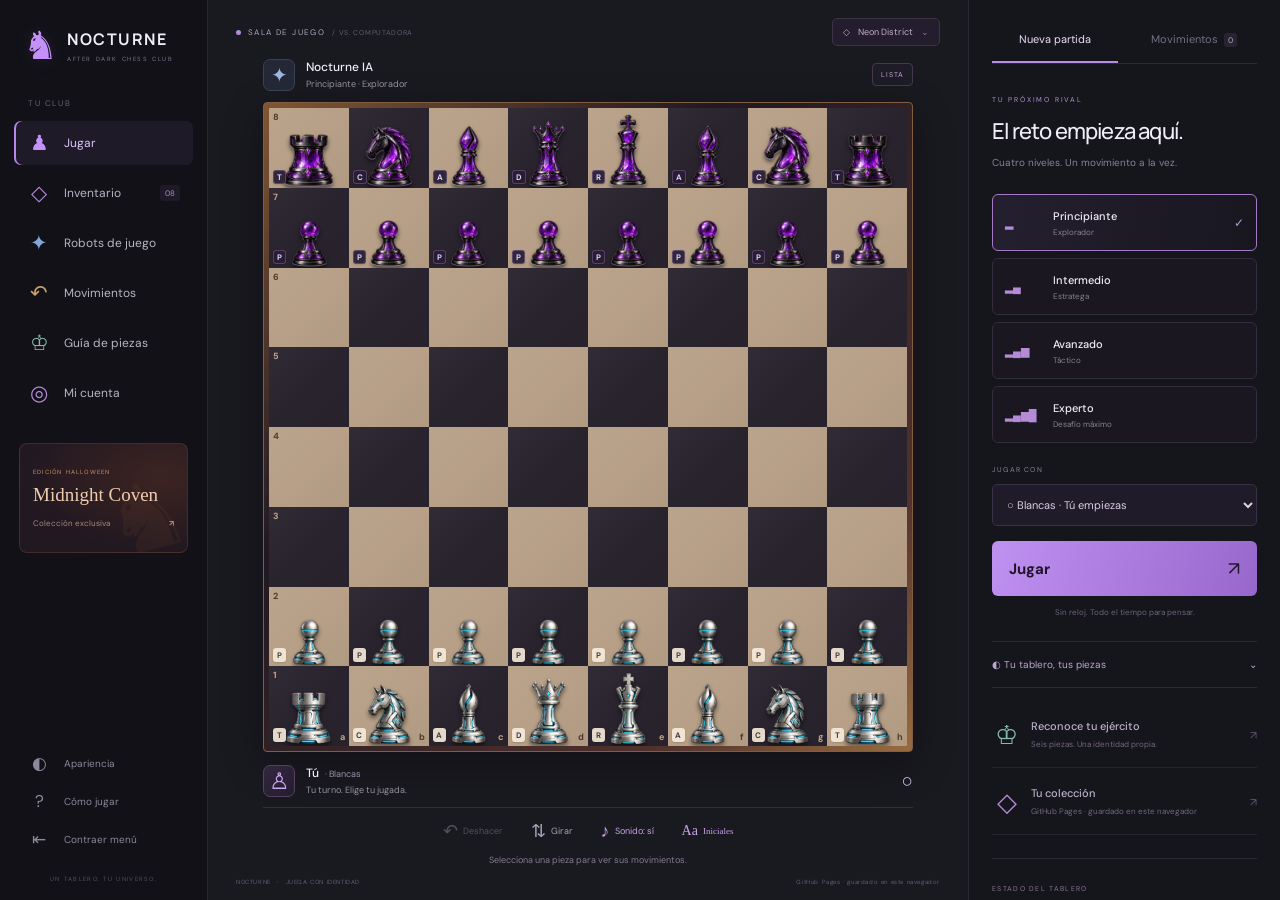
==== commit a5ebdbe7: "Redesign all chess collections with sculpted futuristic renders and distinct silhouettes" ====
--- a/index.html
+++ b/index.html
@@ -1,5 +1,5 @@
 <!doctype html>
-<html lang="es"><head><meta charset="UTF-8"><meta name="viewport" content="width=device-width,initial-scale=1"><meta name="theme-color" content="#121219"><meta name="description" content="Tu club de ajedrez: juega contra la IA y personaliza tu ejército con colecciones exclusivas."><title>Nocturne · Sala de juego</title><link rel="stylesheet" href="public/style.css?v=20261023-club"><link rel="icon" href="public/icon.svg" type="image/svg+xml"></head>
+<html lang="es"><head><meta charset="UTF-8"><meta name="viewport" content="width=device-width,initial-scale=1"><meta name="theme-color" content="#121219"><meta name="description" content="Tu club de ajedrez: juega contra la IA y personaliza tu ejército con colecciones exclusivas."><title>Nocturne · Sala de juego</title><link rel="stylesheet" href="public/style.css?v=20261023-sculpture-v2"><link rel="icon" href="public/icon.svg" type="image/svg+xml"></head>
 <body><div class="chess-app">
 <aside class="club-nav" aria-label="Menú principal">
 <a class="brand" href="./"><span>♞</span><div>NOCTURNE<small>AFTER DARK CHESS CLUB</small></div></a>
@@ -22,7 +22,7 @@
 <aside class="control-sidebar" aria-label="Controles de partida">
 <div class="panel-tabs" role="tablist"><button id="setupTab" class="active" role="tab" aria-controls="setupPanel" aria-selected="true">Nueva partida</button><button id="movesTab" role="tab" aria-controls="movesPanel" aria-selected="false">Movimientos <span id="moveCount">0</span></button></div>
 <section id="setupPanel" role="tabpanel" aria-labelledby="setupTab"><div class="panel-heading"><span class="eyebrow">TU PRÓXIMO RIVAL</span><h1>El reto empieza aquí.</h1><p>Cuatro niveles. Un movimiento a la vez.</p></div><div id="levels" class="levels"></div><label for="side">JUGAR CON</label><select id="side"><option value="w">○ Blancas · Tú empiezas</option><option value="b">● Negras · La IA empieza</option></select><button id="new" class="primary">Jugar <span>↗</span></button><p class="small-note">Sin reloj. Todo el tiempo para pensar.</p>
-<details id="appearancePanel" class="appearance-panel"><summary><span>◐ Tu tablero, tus piezas</span><b>⌄</b></summary><div class="appearance-content"><label>TABLERO <span id="themeName">Halloween</span></label><div id="themes" class="swatches"></div><label for="pieces">SKIN DE TU EJÉRCITO</label><select id="pieces"><option value="classic">Heritage · Clásicas</option><option value="modern">Monolith · Geometría</option><option value="mono">Type Club · Minimal</option><option value="cyber">Neon District · Cyberpunk</option><option value="cosmic">Orbit · Cósmicas</option><option value="samurai">Shogun · Samurái</option><option value="amethyst">Amethyst Royale · Cristal</option><option value="halloween">Midnight Coven · Halloween</option></select><button class="collection-link" id="panelSkins">Abrir inventario <span>↗</span></button></div></details>
+<details id="appearancePanel" class="appearance-panel"><summary><span>◐ Tu tablero, tus piezas</span><b>⌄</b></summary><div class="appearance-content"><label>TABLERO <span id="themeName">Halloween</span></label><div id="themes" class="swatches"></div><label for="pieces">SKIN DE TU EJÉRCITO</label><select id="pieces"><option value="classic">Heritage · Clásicas</option><option value="modern">Monolith · Titanio</option><option value="mono">Type Club · Cromo</option><option value="cyber">Neon District · Cyberpunk</option><option value="cosmic">Orbit · Cósmicas</option><option value="samurai">Shogun · Bronce</option><option value="amethyst">Amethyst Royale · Cristal</option><option value="halloween">Midnight Coven · Halloween</option></select><button class="collection-link" id="panelSkins">Abrir inventario <span>↗</span></button></div></details>
 <div class="quick-links"><button id="guideShortcut"><span class="quick-icon mint">♔</span><span><strong>Reconoce tu ejército</strong><small>Seis piezas. Una identidad propia.</small></span><b>↗</b></button><button id="collectionStatus"><span class="quick-icon purple">◇</span><span><strong>Tu colección</strong><small id="collectionNote">Guardado local</small></span><b>↗</b></button></div>
 </section>
 <section id="movesPanel" role="tabpanel" aria-labelledby="movesTab" hidden><div class="panel-heading"><span class="eyebrow">EL RECORRIDO</span><h2>Cada jugada cuenta.</h2><p>El historial de tu partida actual.</p></div><div class="journal-head"><span>#</span><span>BLANCAS</span><span>NEGRAS</span></div><div id="moves" class="moves"></div><button id="backToSetup" class="collection-link">Configurar nueva partida <span>↗</span></button></section>
@@ -30,4 +30,4 @@
 <div class="club-motto">Piensa en tu siguiente movimiento.<br><em>La noche es tuya.</em></div>
 </aside></div>
 <dialog id="modal"><h2 id="modalTitle"></h2><div id="modalContent"></div><button class="primary" id="closeModal">Entendido</button></dialog>
-<link rel="preload" href="public/assets/halloween-atlas.webp" as="image"><link rel="preload" href="public/assets/amethyst-atlas.webp" as="image"><script type="module" src="public/app.js?v=20261023-club"></script></body></html>
+<link rel="preload" href="public/assets/coven-v2.webp" as="image"><link rel="preload" href="public/assets/prism-v2.webp" as="image"><script type="module" src="public/app.js?v=20261023-sculpture-v2"></script></body></html>
--- a/public/style.css
+++ b/public/style.css
@@ -1,5 +1,5 @@
 @import url('https://fonts.googleapis.com/css2?family=DM+Sans:wght@400;500;600;700&family=Manrope:wght@400;500;600;700;800&display=swap');
-:root{--bg:#191920;--nav:#111117;--panel:#15151c;--line:#2b2936;--text:#f0edf6;--muted:#97929f;--accent:#b98af3;--light:#b7a087;--dark:#29232e;--nav-width:208px;--control-width:312px}*{box-sizing:border-box}html{color-scheme:dark}body{margin:0;background:var(--bg);color:var(--text);font:13px 'DM Sans',sans-serif}button,a,select,summary{-webkit-tap-highlight-color:transparent}button,select{font:inherit}button,summary{cursor:pointer}button{color:inherit}button:focus-visible,a:focus-visible,select:focus-visible,summary:focus-visible{outline:2px solid var(--accent);outline-offset:3px}button:disabled{opacity:.4;cursor:default}button[hidden],section[hidden]{display:none!important}.chess-app{display:grid;grid-template-columns:var(--nav-width) minmax(0,1fr) var(--control-width);min-height:100dvh}.club-nav{position:sticky;top:0;display:flex;flex-direction:column;height:100dvh;max-height:100dvh;padding:26px 14px 17px;background:var(--nav);border-right:1px solid #292633;overflow:auto;scrollbar-width:thin;z-index:5}.brand{display:flex;align-items:center;gap:9px;text-decoration:none;color:var(--text);margin:0 9px 33px}.brand>span{font-size:39px;color:#c491fb;line-height:1;filter:drop-shadow(0 0 8px #b575d622)}.brand div{font:700 16px 'Manrope',sans-serif;letter-spacing:1.5px}.brand small{display:block;font:400 6px 'DM Sans',sans-serif;color:#81748f;letter-spacing:1.6px;margin-top:5px}.nav-section-label{font-size:8px;letter-spacing:1.6px;color:#686370;padding:0 14px;margin-bottom:13px}.club-nav nav{display:grid;gap:6px}.nav-item{width:100%;display:flex;align-items:center;gap:13px;border:0;background:transparent;text-align:left;border-radius:7px;padding:12px 13px;color:#b9b4c3;font-size:12px;white-space:nowrap;min-height:44px}.nav-item:hover{background:#ffffff05;color:#f4ebff}.nav-item.active{background:#b98af313;color:#dec4ff;box-shadow:inset 2px 0 #b785f0}.nav-item small{margin-left:auto;color:#a88bbd;background:#ba8ae715;font-size:8px;padding:3px 5px;border-radius:3px}.nav-icon{font-size:21px;line-height:20px;display:inline-grid;place-items:center;min-width:24px;color:#8f889c}.active .nav-icon{color:#c291fc}.purple{color:#b68bdb}.blue{color:#82a7dd}.amber{color:#caa06e}.mint{color:#83b9a9}.nav-bottom{margin-top:auto;padding-top:30px}.nav-bottom .nav-item{font-size:10px;padding:9px 13px;color:#8d8699;min-height:37px}.nav-bottom .nav-icon{font-size:17px}.nav-footnote{font-size:6px;letter-spacing:1.3px;color:#574e65;display:block;text-align:center;margin-top:17px}.season-card{position:relative;overflow:hidden;text-align:left;border:1px solid #63463677;border-radius:8px;background:radial-gradient(ellipse at 85% 30%,#9e4d2438,transparent 70%),#211821;padding:17px 13px;margin:28px 5px 16px;min-height:110px}.season-card small{display:block;font-size:6px;letter-spacing:1.2px;color:#c99468;position:relative}.season-card strong{display:block;font-family:Georgia,serif;font-weight:400;font-size:19px;color:#efcdb0;margin:8px 0 12px;position:relative}.season-card>span:last-child{display:flex;justify-content:space-between;position:relative;font-size:8px;color:#ac8a79}.season-card-icon{position:absolute;right:-2px;top:12px;font-size:95px;color:#ff9d3a0d;transform:rotate(-15deg)}.play-area{min-width:0;display:flex;align-items:center;flex-direction:column;padding:24px 28px 15px;overflow:hidden}.room-topline{display:flex;justify-content:space-between;align-items:center;width:100%;max-width:880px;margin-bottom:17px;color:#ada6bb;font-size:8px;letter-spacing:1.4px;gap:10px}.room-topline>span{display:flex;align-items:center;gap:7px}.room-topline i{width:5px;height:5px;border-radius:50%;background:#b48bdc}.room-topline small{font-size:7px;color:#635d71;letter-spacing:.7px}.room-topline button{font-size:9px;letter-spacing:0;border:1px solid #3c3346;background:#231d2d;color:#c4accf;border-radius:5px;padding:7px 10px;display:flex;gap:8px;align-items:center;white-space:nowrap}.room-topline button b{font-weight:400;color:#8c6ca3}.arena{width:100%;max-width:calc(100dvh - 250px);min-width:0}.player{display:flex;align-items:center;gap:11px;min-height:43px;margin-bottom:12px}.avatar{display:grid;place-items:center;width:37px;height:37px;flex-shrink:0;border-radius:7px;background:linear-gradient(140deg,#332740,#231d2f);border:1px solid #55415f;color:#d3a8f3;font-size:26px}.avatar.ai{font-size:22px;background:#242735;border-color:#384254;color:#9bb6e0}.player-info strong{font-size:12px;font-weight:500}.player small{display:block;font-size:9px;line-height:1.5;color:var(--muted);margin-top:3px}.badge{font-size:7px;letter-spacing:1px;border:1px solid #46364e;color:#c7a6dd;background:#b98af308;padding:6px 8px;border-radius:4px;margin-left:auto;white-space:nowrap}.board-shell{padding:5px;border:1px solid #73583e;border-radius:4px;background:#30252b;box-shadow:0 12px 40px #0005}.board{display:grid;width:100%;aspect-ratio:1;grid-template-columns:repeat(8,minmax(0,1fr));grid-template-rows:repeat(8,minmax(0,1fr));overflow:hidden;border-radius:1px;isolation:isolate}.square{position:relative;display:flex;align-items:flex-end;justify-content:center;background:var(--light);border:0;border-radius:0;padding:0 0 2%;min-height:0;min-width:0;overflow:hidden;color:#4b3b2d}.square.dark{background:var(--dark);color:#c6a784}.square .piece{display:block;width:94%;height:94%;flex-shrink:0;pointer-events:none;z-index:1;position:relative;overflow:hidden;filter:drop-shadow(0 3px 1px #0006)}.square[data-piece="k"] .piece{height:98%;width:98%}.square[data-piece="q"] .piece{height:92%;width:92%}.square[data-piece="b"] .piece{height:84%;width:83%}.square[data-piece="n"] .piece{height:84%;width:90%}.square[data-piece="r"] .piece{height:76%;width:86%}.square[data-piece="p"] .piece{height:65%;width:71%}.square[data-color="b"] .rendered-piece{filter:drop-shadow(0 1px 0 #d8bfff45) drop-shadow(0 3px 2px #0008)}.piece-mark{position:absolute;left:4px;bottom:4px;min-width:13px;height:14px;padding:1px 3px;border-radius:3px;display:grid;place-items:center;font-size:8px;font-weight:700;background:#f5e9d8eb;color:#443b45;box-shadow:0 1px 2px #0002;z-index:3;pointer-events:none}.square[data-color="b"] .piece-mark{background:#281e36ed;color:#e3d2f9;border:1px solid #b09ac54d}body[data-piece-labels="false"] .piece-mark{display:none}.coord{position:absolute;top:3px;left:4px;font-size:9px;font-weight:700;z-index:4;pointer-events:none}.coord.file{top:auto;left:auto;right:4px;bottom:3px}.square.last{box-shadow:inset 0 0 0 100px #f9cc7940}.square.selected{background:#a6817d;box-shadow:inset 0 0 0 3px #f0d9ff}.square.legal:after{content:'';position:absolute;left:37%;top:37%;width:26%;height:26%;border-radius:50%;background:#bc81ec88;z-index:2}.square.legal.occupied:after{left:4%;top:4%;width:92%;height:92%;background:none;border:3px solid #e0b5ffb3}.square.check{background:#ab4961!important}.square:focus-visible{outline:3px solid #f3d4ff;outline-offset:-3px;z-index:5}.you{margin-top:13px;margin-bottom:10px}.you strong span{font-weight:400;font-size:9px;color:#9e93aa;margin-left:3px}.player-color{margin-left:auto;font-size:19px;color:#d9c2e9}.board-tools{display:flex;align-items:center;justify-content:center;gap:24px;border-top:1px solid #322c3d;padding:12px 0 8px}.board-tools button{display:flex;align-items:center;gap:5px;border:0;background:none;color:#aaa1b8;font-size:18px;padding:2px}.board-tools button:hover{color:#e3c4ff}.board-tools button span{font-size:9px}.board-tools [aria-pressed=true]{color:#c9a3e8}#pieceLabels{font-family:Georgia,serif;font-size:14px}.selection-line{font-size:9px;color:#847b92;text-align:center;line-height:1.5;margin:5px 0 3px;min-height:14px}.play-footer{width:100%;max-width:880px;display:flex;justify-content:space-between;gap:12px;color:#655d73;font-size:6px;letter-spacing:.6px;margin-top:auto;padding-top:12px;line-height:1.6}.play-footer b{font-weight:400;margin:0 4px;color:#a67bce}.control-sidebar{min-width:0;height:100dvh;position:sticky;top:0;background:var(--panel);border-left:1px solid #2b2734;padding:17px 23px 24px;overflow:auto;scrollbar-width:thin;scrollbar-color:#4d3d5d transparent}.panel-tabs{display:flex;gap:13px;border-bottom:1px solid var(--line);margin-bottom:25px}.panel-tabs button{flex:1;background:none;border:0;border-bottom:2px solid transparent;padding:15px 0;color:#766f83;font-size:11px;white-space:nowrap}.panel-tabs button.active{border-bottom-color:#b88ce8;color:#ebe0f6}.panel-tabs span{font-size:8px;background:#292331;color:#b3a0c4;padding:2px 4px;border-radius:3px;margin-left:3px}.eyebrow{font-size:7px;color:#b391ce;letter-spacing:1.8px}.panel-heading h1,.panel-heading h2{font:500 22px 'Manrope',sans-serif;letter-spacing:-.8px;margin:10px 0 8px}.panel-heading p{font-size:10px;color:#8a8198;line-height:1.7;margin:0 0 23px}.levels{display:grid;gap:7px}.level{background:#1a1721;border:1px solid #332b3e;border-radius:6px;display:flex;text-align:left;align-items:center;gap:12px;padding:11px 12px;min-height:57px}.level:hover{border-color:#665275}.level.active{border-color:#a679c7;background:linear-gradient(100deg,#a674d21b,#a674d205)}.level .bars{flex-shrink:0;width:36px;color:#b58bd8;letter-spacing:0;font-size:11px}.level strong{display:block;font-size:11px;font-weight:500}.level small{display:block;font-size:8px;color:#898092;margin-top:4px}.level .check{margin-left:auto;color:#c199e0;font-size:12px}label{display:flex;justify-content:space-between;align-items:center;font-size:7px;letter-spacing:1.2px;color:#8c819c;margin:22px 0 10px}label span{color:#c8b3d6;font-size:8px;letter-spacing:.3px}select{display:block;width:100%;padding:12px 10px;background:#201b29;border:1px solid #3a3047;border-radius:5px;font-size:11px;color:#dbcee7}.primary{width:100%;display:flex;justify-content:space-between;align-items:center;background:linear-gradient(110deg,#bf91f1,#9867cc);border:0;border-radius:6px;color:#211329;font-size:15px;font-weight:700;padding:15px 17px;margin-top:15px;text-decoration:none}.primary:hover{filter:brightness(1.07)}.primary span{font-size:19px;font-weight:400}.small-note{text-align:center;color:#6f647c;font-size:8px;margin:11px 0 24px}.appearance-panel{border-top:1px solid #302737;border-bottom:1px solid #302737}.appearance-panel summary{list-style:none;display:flex;justify-content:space-between;align-items:center;padding:16px 0;font-size:10px;color:#bca5cf}.appearance-panel summary::-webkit-details-marker{display:none}.appearance-panel summary b{font-weight:400}.appearance-panel[open] summary b{transform:rotate(180deg)}.appearance-content{padding-bottom:18px}.appearance-content>label:first-child{margin-top:4px}.swatches{display:grid;grid-template-columns:repeat(8,minmax(0,1fr));gap:7px}.swatch{width:100%;aspect-ratio:1;max-width:29px;border-radius:50%;border:2px solid #17131d;outline:1px solid #44344e;background:linear-gradient(135deg,var(--a) 50%,var(--b) 50%);padding:0}.swatch.active{outline:2px solid #c094e9}.collection-link{background:#b681df0a;border:1px solid #55376e;color:#c6a1df;border-radius:5px;padding:11px;font-size:10px;display:flex;justify-content:space-between;align-items:center;width:100%;margin-top:13px}.quick-links{margin-top:15px;display:grid;gap:2px}.quick-links>button{display:flex;align-items:center;gap:10px;background:none;border:0;border-bottom:1px solid #292230;text-align:left;padding:15px 0;width:100%}.quick-links strong{display:block;font-size:11px;font-weight:500;color:#bdb0cb}.quick-links small{display:block;font-size:8px;line-height:1.6;color:#73677f;margin-top:5px}.quick-links b{margin-left:auto;font-size:11px;color:#675674;font-weight:400}.quick-icon{font-size:26px;min-width:29px;text-align:center}.position{border-top:1px solid #302737;padding-top:19px;margin-top:23px}.position>span{font-size:7px;letter-spacing:1.3px;color:#877792}.position strong{display:block;font-size:11px;font-weight:500;color:#c9b5d8;margin-top:10px}.balance{height:4px;overflow:hidden;border-radius:6px;background:#463250;margin:13px 0 8px}.balance i{display:block;width:50%;height:100%;background:#dbc8ec;transition:width .2s}.position small{font-size:8px;color:#81718e}.club-motto{font-size:9px;line-height:1.9;color:#6b5a79;text-align:center;margin:30px 0 0}.club-motto em{font:italic 18px Georgia,serif;color:#ae8fc6}.journal-head,.move{display:grid;grid-template-columns:28px 1fr 1fr}.journal-head{font-size:7px;color:#877a92;letter-spacing:1px;border-bottom:1px solid #302737;padding:12px 8px}.moves{height:325px;overflow:auto;scrollbar-width:thin;scrollbar-color:#513369 transparent}.move{padding:10px 8px;font-size:12px;font-variant-numeric:tabular-nums}.move>span:first-child{font-size:10px;color:#80728c}.move:nth-child(even){background:#b582db08;border-radius:4px}.empty{font-size:10px;line-height:1.8;text-align:center;color:#897994;padding:60px 0}.empty b{display:block;font-size:36px;color:#806094;font-weight:400;margin-bottom:10px}dialog{background:#17121e;color:#eddef8;border:1px solid #5c3e70;border-radius:12px;padding:28px;width:92%;max-width:440px;max-height:90dvh;overflow:auto;scrollbar-width:thin;scrollbar-color:#68497e #17121e;box-shadow:0 25px 100px #0009}dialog::backdrop{background:#08050dcc;backdrop-filter:blur(7px)}dialog h2{font:500 24px 'Manrope',sans-serif;letter-spacing:-.8px;margin:0 0 16px}#modalContent{font-size:12px;line-height:1.8;color:#bba8ca}dialog .primary{font-size:11px;margin-top:22px;padding:12px 15px}.gallery{max-width:1050px;padding:28px}.gallery-sub{font-size:11px;margin:0 0 22px}.skin-grid{display:grid;grid-template-columns:repeat(4,minmax(0,1fr));gap:13px}.skin-card{padding:0;text-align:left;border-radius:8px;overflow:hidden;background:#211727;border:1px solid #44324f;transition:border-color .2s}.skin-card:hover{border-color:#c497e9}.skin-card.active{border-color:#ba8cde;box-shadow:0 0 0 1px #ba8cde}.skin-card.seasonal{border-color:#8c5d3e}.skin-card.seasonal.active{border-color:#e1a16f;box-shadow:0 0 0 1px #e1a16f}.skin-preview{display:flex;align-items:center;justify-content:center;height:124px;background:conic-gradient(var(--preview-light) 25%,var(--preview-dark) 0 50%,var(--preview-light) 0 75%,var(--preview-dark) 0) 50%/60px 60px}.skin-preview .piece{width:62px;height:84px;overflow:hidden;filter:drop-shadow(0 3px 2px #0005)}.skin-preview .piece:nth-child(2){width:74px;height:105px}.skin-info{display:flex;flex-direction:column;gap:6px;padding:15px}.skin-info small{font-size:6px;letter-spacing:1px;line-height:1.7;color:#be94d5}.skin-card.seasonal .skin-info small{color:#dba06e}.skin-info strong{font-size:17px;font-weight:500;color:#e4d1f0}.skin-info>span{font-size:9px;line-height:1.7;color:#9a83a8;min-height:46px}.skin-info b{font-size:7px;font-weight:500;letter-spacing:.3px;color:#caabe0;margin-top:8px}.gallery-foot{font-size:10px;color:#927c9f;text-align:center;margin-top:20px}.gallery>.primary{max-width:160px;justify-content:center;margin-left:auto;margin-right:auto}.account-summary{display:flex;gap:14px;align-items:center;margin:22px 0}.account-avatar{display:grid;place-items:center;width:52px;height:52px;font-size:30px;background:linear-gradient(140deg,#7744a5,#261c36);border:1px solid #a26bce;border-radius:10px;color:#e2c5ff}.account-summary strong{font-size:14px;word-break:break-word}.account-summary small{display:block;font-size:7px;letter-spacing:.8px;color:#b895d1;margin-top:5px}.owned-list{display:grid;grid-template-columns:1fr 1fr;gap:8px;margin:16px 0 20px}.owned-list span{border:1px solid #60447766;border-radius:4px;padding:7px;font-size:9px}.owned-list .owned{color:#d7b9ef}.owned-list .locked{opacity:.4}.sync-success{color:#b4d9a9}.account-signout{display:block;color:#b59dc7;text-align:center;font-size:10px;margin-top:20px}.promotion{display:flex;gap:8px}.promotion button{background:#8c758c44;border:1px solid #9e75be66;border-radius:7px;width:65px;height:85px;padding:0}.promotion .piece{width:100%;height:100%;overflow:hidden}.piece-guide-grid{display:grid;grid-template-columns:repeat(3,minmax(0,1fr));gap:12px}.piece-guide-card{display:flex;flex-direction:column;align-items:center;text-align:center;padding:14px 8px;border:1px solid #53405e;border-radius:8px;background:#22172c}.piece-guide-card .piece{width:100px;height:112px;max-width:100%;overflow:hidden;filter:drop-shadow(0 4px 3px #0006)}.piece-guide-card strong{font-size:12px;color:#e5d3f1;margin-top:10px}.piece-guide-card small{font-size:9px;color:#a68eb5;line-height:1.7;margin-top:5px;max-width:150px}.piece-guide-card b{display:inline-block;padding:1px 5px;background:#b080d524;color:#d1b2e6;font-size:8px;border-radius:3px;margin-left:5px}.piece-guide{max-width:690px}body[data-board="6"] .board-shell{background:linear-gradient(135deg,#a894ba,#22162f 35%,#5e4379 80%,#ad96c6);border-color:#7d6299}body[data-board="7"] .board-shell{background:linear-gradient(135deg,#805532,#211821 35%,#51312c 80%,#996b3f);border-color:#815d43}.square:not(.selected):not(.check){background-image:linear-gradient(135deg,#ffffff0a,transparent 50%,#0000000a)}.nav-compact{--nav-width:76px}.nav-compact .nav-label,.nav-compact .nav-item small,.nav-compact .brand div,.nav-compact .season-card,.nav-compact .nav-section-label,.nav-compact .nav-footnote{display:none}.nav-compact .brand{margin-left:5px;margin-bottom:35px}.nav-compact .nav-item{justify-content:center;padding:12px 7px}.nav-compact .club-nav{padding-left:10px;padding-right:10px}
+:root{--bg:#191920;--nav:#111117;--panel:#15151c;--line:#2b2936;--text:#f0edf6;--muted:#97929f;--accent:#b98af3;--light:#b7a087;--dark:#29232e;--nav-width:208px;--control-width:312px}*{box-sizing:border-box}html{color-scheme:dark}body{margin:0;background:var(--bg);color:var(--text);font:13px 'DM Sans',sans-serif}button,a,select,summary{-webkit-tap-highlight-color:transparent}button,select{font:inherit}button,summary{cursor:pointer}button{color:inherit}button:focus-visible,a:focus-visible,select:focus-visible,summary:focus-visible{outline:2px solid var(--accent);outline-offset:3px}button:disabled{opacity:.4;cursor:default}button[hidden],section[hidden]{display:none!important}.chess-app{display:grid;grid-template-columns:var(--nav-width) minmax(0,1fr) var(--control-width);min-height:100dvh}.club-nav{position:sticky;top:0;display:flex;flex-direction:column;height:100dvh;max-height:100dvh;padding:26px 14px 17px;background:var(--nav);border-right:1px solid #292633;overflow:auto;scrollbar-width:thin;z-index:5}.brand{display:flex;align-items:center;gap:9px;text-decoration:none;color:var(--text);margin:0 9px 33px}.brand>span{font-size:39px;color:#c491fb;line-height:1;filter:drop-shadow(0 0 8px #b575d622)}.brand div{font:700 16px 'Manrope',sans-serif;letter-spacing:1.5px}.brand small{display:block;font:400 6px 'DM Sans',sans-serif;color:#81748f;letter-spacing:1.6px;margin-top:5px}.nav-section-label{font-size:8px;letter-spacing:1.6px;color:#686370;padding:0 14px;margin-bottom:13px}.club-nav nav{display:grid;gap:6px}.nav-item{width:100%;display:flex;align-items:center;gap:13px;border:0;background:transparent;text-align:left;border-radius:7px;padding:12px 13px;color:#b9b4c3;font-size:12px;white-space:nowrap;min-height:44px}.nav-item:hover{background:#ffffff05;color:#f4ebff}.nav-item.active{background:#b98af313;color:#dec4ff;box-shadow:inset 2px 0 #b785f0}.nav-item small{margin-left:auto;color:#a88bbd;background:#ba8ae715;font-size:8px;padding:3px 5px;border-radius:3px}.nav-icon{font-size:21px;line-height:20px;display:inline-grid;place-items:center;min-width:24px;color:#8f889c}.active .nav-icon{color:#c291fc}.purple{color:#b68bdb}.blue{color:#82a7dd}.amber{color:#caa06e}.mint{color:#83b9a9}.nav-bottom{margin-top:auto;padding-top:30px}.nav-bottom .nav-item{font-size:10px;padding:9px 13px;color:#8d8699;min-height:37px}.nav-bottom .nav-icon{font-size:17px}.nav-footnote{font-size:6px;letter-spacing:1.3px;color:#574e65;display:block;text-align:center;margin-top:17px}.season-card{position:relative;overflow:hidden;text-align:left;border:1px solid #63463677;border-radius:8px;background:radial-gradient(ellipse at 85% 30%,#9e4d2438,transparent 70%),#211821;padding:17px 13px;margin:28px 5px 16px;min-height:110px}.season-card small{display:block;font-size:6px;letter-spacing:1.2px;color:#c99468;position:relative}.season-card strong{display:block;font-family:Georgia,serif;font-weight:400;font-size:19px;color:#efcdb0;margin:8px 0 12px;position:relative}.season-card>span:last-child{display:flex;justify-content:space-between;position:relative;font-size:8px;color:#ac8a79}.season-card-icon{position:absolute;right:-2px;top:12px;font-size:95px;color:#ff9d3a0d;transform:rotate(-15deg)}.play-area{min-width:0;display:flex;align-items:center;flex-direction:column;padding:24px 28px 15px;overflow:hidden}.room-topline{display:flex;justify-content:space-between;align-items:center;width:100%;max-width:880px;margin-bottom:17px;color:#ada6bb;font-size:8px;letter-spacing:1.4px;gap:10px}.room-topline>span{display:flex;align-items:center;gap:7px}.room-topline i{width:5px;height:5px;border-radius:50%;background:#b48bdc}.room-topline small{font-size:7px;color:#635d71;letter-spacing:.7px}.room-topline button{font-size:9px;letter-spacing:0;border:1px solid #3c3346;background:#231d2d;color:#c4accf;border-radius:5px;padding:7px 10px;display:flex;gap:8px;align-items:center;white-space:nowrap}.room-topline button b{font-weight:400;color:#8c6ca3}.arena{width:100%;max-width:calc(100dvh - 250px);min-width:0}.player{display:flex;align-items:center;gap:11px;min-height:43px;margin-bottom:12px}.avatar{display:grid;place-items:center;width:37px;height:37px;flex-shrink:0;border-radius:7px;background:linear-gradient(140deg,#332740,#231d2f);border:1px solid #55415f;color:#d3a8f3;font-size:26px}.avatar.ai{font-size:22px;background:#242735;border-color:#384254;color:#9bb6e0}.player-info strong{font-size:12px;font-weight:500}.player small{display:block;font-size:9px;line-height:1.5;color:var(--muted);margin-top:3px}.badge{font-size:7px;letter-spacing:1px;border:1px solid #46364e;color:#c7a6dd;background:#b98af308;padding:6px 8px;border-radius:4px;margin-left:auto;white-space:nowrap}.board-shell{padding:5px;border:1px solid #73583e;border-radius:4px;background:#30252b;box-shadow:0 12px 40px #0005}.board{display:grid;width:100%;aspect-ratio:1;grid-template-columns:repeat(8,minmax(0,1fr));grid-template-rows:repeat(8,minmax(0,1fr));overflow:hidden;border-radius:1px;isolation:isolate}.square{position:relative;display:flex;align-items:flex-end;justify-content:center;background:var(--light);border:0;border-radius:0;padding:0 0 2%;min-height:0;min-width:0;overflow:hidden;color:#4b3b2d}.square.dark{background:var(--dark);color:#c6a784}.square .piece{display:block;width:94%;height:94%;flex-shrink:0;pointer-events:none;z-index:1;position:relative;overflow:hidden;filter:drop-shadow(0 3px 1px #0006)}.square[data-piece="k"] .piece{height:92%;width:88%}.square[data-piece="q"] .piece{height:85%;width:89%}.square[data-piece="b"] .piece{height:78%;width:82%}.square[data-piece="n"] .piece{height:77%;width:90%}.square[data-piece="r"] .piece{height:67%;width:89%}.square[data-piece="p"] .piece{height:59%;width:76%}.rendered-piece{--finish:brightness(1);filter:var(--finish) drop-shadow(0 3px 2px #0007)!important}.finish-steel{--finish:grayscale(.94) brightness(1.1)}.finish-chrome{--finish:grayscale(1) contrast(1.15) brightness(1.16)}.finish-orbit{--finish:hue-rotate(320deg) saturate(.8)}.finish-bronze{--finish:sepia(.7) saturate(1.5) hue-rotate(340deg)}.square[data-color="b"] .rendered-piece{filter:var(--finish) drop-shadow(0 1px 0 #d8bfff66) drop-shadow(0 3px 2px #0009)!important}.piece-mark{position:absolute;left:4px;bottom:4px;min-width:13px;height:14px;padding:1px 3px;border-radius:3px;display:grid;place-items:center;font-size:8px;font-weight:700;background:#f5e9d8eb;color:#443b45;box-shadow:0 1px 2px #0002;z-index:3;pointer-events:none}.square[data-color="b"] .piece-mark{background:#281e36ed;color:#e3d2f9;border:1px solid #b09ac54d}body[data-piece-labels="false"] .piece-mark{display:none}.coord{position:absolute;top:3px;left:4px;font-size:9px;font-weight:700;z-index:4;pointer-events:none}.coord.file{top:auto;left:auto;right:4px;bottom:3px}.square.last{box-shadow:inset 0 0 0 100px #f9cc7940}.square.selected{background:#a6817d;box-shadow:inset 0 0 0 3px #f0d9ff}.square.legal:after{content:'';position:absolute;left:37%;top:37%;width:26%;height:26%;border-radius:50%;background:#bc81ec88;z-index:2}.square.legal.occupied:after{left:4%;top:4%;width:92%;height:92%;background:none;border:3px solid #e0b5ffb3}.square.check{background:#ab4961!important}.square:focus-visible{outline:3px solid #f3d4ff;outline-offset:-3px;z-index:5}.you{margin-top:13px;margin-bottom:10px}.you strong span{font-weight:400;font-size:9px;color:#9e93aa;margin-left:3px}.player-color{margin-left:auto;font-size:19px;color:#d9c2e9}.board-tools{display:flex;align-items:center;justify-content:center;gap:24px;border-top:1px solid #322c3d;padding:12px 0 8px}.board-tools button{display:flex;align-items:center;gap:5px;border:0;background:none;color:#aaa1b8;font-size:18px;padding:2px}.board-tools button:hover{color:#e3c4ff}.board-tools button span{font-size:9px}.board-tools [aria-pressed=true]{color:#c9a3e8}#pieceLabels{font-family:Georgia,serif;font-size:14px}.selection-line{font-size:9px;color:#847b92;text-align:center;line-height:1.5;margin:5px 0 3px;min-height:14px}.play-footer{width:100%;max-width:880px;display:flex;justify-content:space-between;gap:12px;color:#655d73;font-size:6px;letter-spacing:.6px;margin-top:auto;padding-top:12px;line-height:1.6}.play-footer b{font-weight:400;margin:0 4px;color:#a67bce}.control-sidebar{min-width:0;height:100dvh;position:sticky;top:0;background:var(--panel);border-left:1px solid #2b2734;padding:17px 23px 24px;overflow:auto;scrollbar-width:thin;scrollbar-color:#4d3d5d transparent}.panel-tabs{display:flex;gap:13px;border-bottom:1px solid var(--line);margin-bottom:25px}.panel-tabs button{flex:1;background:none;border:0;border-bottom:2px solid transparent;padding:15px 0;color:#766f83;font-size:11px;white-space:nowrap}.panel-tabs button.active{border-bottom-color:#b88ce8;color:#ebe0f6}.panel-tabs span{font-size:8px;background:#292331;color:#b3a0c4;padding:2px 4px;border-radius:3px;margin-left:3px}.eyebrow{font-size:7px;color:#b391ce;letter-spacing:1.8px}.panel-heading h1,.panel-heading h2{font:500 22px 'Manrope',sans-serif;letter-spacing:-.8px;margin:10px 0 8px}.panel-heading p{font-size:10px;color:#8a8198;line-height:1.7;margin:0 0 23px}.levels{display:grid;gap:7px}.level{background:#1a1721;border:1px solid #332b3e;border-radius:6px;display:flex;text-align:left;align-items:center;gap:12px;padding:11px 12px;min-height:57px}.level:hover{border-color:#665275}.level.active{border-color:#a679c7;background:linear-gradient(100deg,#a674d21b,#a674d205)}.level .bars{flex-shrink:0;width:36px;color:#b58bd8;letter-spacing:0;font-size:11px}.level strong{display:block;font-size:11px;font-weight:500}.level small{display:block;font-size:8px;color:#898092;margin-top:4px}.level .check{margin-left:auto;color:#c199e0;font-size:12px}label{display:flex;justify-content:space-between;align-items:center;font-size:7px;letter-spacing:1.2px;color:#8c819c;margin:22px 0 10px}label span{color:#c8b3d6;font-size:8px;letter-spacing:.3px}select{display:block;width:100%;padding:12px 10px;background:#201b29;border:1px solid #3a3047;border-radius:5px;font-size:11px;color:#dbcee7}.primary{width:100%;display:flex;justify-content:space-between;align-items:center;background:linear-gradient(110deg,#bf91f1,#9867cc);border:0;border-radius:6px;color:#211329;font-size:15px;font-weight:700;padding:15px 17px;margin-top:15px;text-decoration:none}.primary:hover{filter:brightness(1.07)}.primary span{font-size:19px;font-weight:400}.small-note{text-align:center;color:#6f647c;font-size:8px;margin:11px 0 24px}.appearance-panel{border-top:1px solid #302737;border-bottom:1px solid #302737}.appearance-panel summary{list-style:none;display:flex;justify-content:space-between;align-items:center;padding:16px 0;font-size:10px;color:#bca5cf}.appearance-panel summary::-webkit-details-marker{display:none}.appearance-panel summary b{font-weight:400}.appearance-panel[open] summary b{transform:rotate(180deg)}.appearance-content{padding-bottom:18px}.appearance-content>label:first-child{margin-top:4px}.swatches{display:grid;grid-template-columns:repeat(8,minmax(0,1fr));gap:7px}.swatch{width:100%;aspect-ratio:1;max-width:29px;border-radius:50%;border:2px solid #17131d;outline:1px solid #44344e;background:linear-gradient(135deg,var(--a) 50%,var(--b) 50%);padding:0}.swatch.active{outline:2px solid #c094e9}.collection-link{background:#b681df0a;border:1px solid #55376e;color:#c6a1df;border-radius:5px;padding:11px;font-size:10px;display:flex;justify-content:space-between;align-items:center;width:100%;margin-top:13px}.quick-links{margin-top:15px;display:grid;gap:2px}.quick-links>button{display:flex;align-items:center;gap:10px;background:none;border:0;border-bottom:1px solid #292230;text-align:left;padding:15px 0;width:100%}.quick-links strong{display:block;font-size:11px;font-weight:500;color:#bdb0cb}.quick-links small{display:block;font-size:8px;line-height:1.6;color:#73677f;margin-top:5px}.quick-links b{margin-left:auto;font-size:11px;color:#675674;font-weight:400}.quick-icon{font-size:26px;min-width:29px;text-align:center}.position{border-top:1px solid #302737;padding-top:19px;margin-top:23px}.position>span{font-size:7px;letter-spacing:1.3px;color:#877792}.position strong{display:block;font-size:11px;font-weight:500;color:#c9b5d8;margin-top:10px}.balance{height:4px;overflow:hidden;border-radius:6px;background:#463250;margin:13px 0 8px}.balance i{display:block;width:50%;height:100%;background:#dbc8ec;transition:width .2s}.position small{font-size:8px;color:#81718e}.club-motto{font-size:9px;line-height:1.9;color:#6b5a79;text-align:center;margin:30px 0 0}.club-motto em{font:italic 18px Georgia,serif;color:#ae8fc6}.journal-head,.move{display:grid;grid-template-columns:28px 1fr 1fr}.journal-head{font-size:7px;color:#877a92;letter-spacing:1px;border-bottom:1px solid #302737;padding:12px 8px}.moves{height:325px;overflow:auto;scrollbar-width:thin;scrollbar-color:#513369 transparent}.move{padding:10px 8px;font-size:12px;font-variant-numeric:tabular-nums}.move>span:first-child{font-size:10px;color:#80728c}.move:nth-child(even){background:#b582db08;border-radius:4px}.empty{font-size:10px;line-height:1.8;text-align:center;color:#897994;padding:60px 0}.empty b{display:block;font-size:36px;color:#806094;font-weight:400;margin-bottom:10px}dialog{background:#17121e;color:#eddef8;border:1px solid #5c3e70;border-radius:12px;padding:28px;width:92%;max-width:440px;max-height:90dvh;overflow:auto;scrollbar-width:thin;scrollbar-color:#68497e #17121e;box-shadow:0 25px 100px #0009}dialog::backdrop{background:#08050dcc;backdrop-filter:blur(7px)}dialog h2{font:500 24px 'Manrope',sans-serif;letter-spacing:-.8px;margin:0 0 16px}#modalContent{font-size:12px;line-height:1.8;color:#bba8ca}dialog .primary{font-size:11px;margin-top:22px;padding:12px 15px}.gallery{max-width:1050px;padding:28px}.gallery-sub{font-size:11px;margin:0 0 22px}.skin-grid{display:grid;grid-template-columns:repeat(4,minmax(0,1fr));gap:13px}.skin-card{padding:0;text-align:left;border-radius:8px;overflow:hidden;background:#211727;border:1px solid #44324f;transition:border-color .2s}.skin-card:hover{border-color:#c497e9}.skin-card.active{border-color:#ba8cde;box-shadow:0 0 0 1px #ba8cde}.skin-card.seasonal{border-color:#8c5d3e}.skin-card.seasonal.active{border-color:#e1a16f;box-shadow:0 0 0 1px #e1a16f}.skin-preview{display:flex;align-items:center;justify-content:center;height:124px;background:conic-gradient(var(--preview-light) 25%,var(--preview-dark) 0 50%,var(--preview-light) 0 75%,var(--preview-dark) 0) 50%/60px 60px}.skin-preview .piece{width:62px;height:84px;overflow:hidden;filter:drop-shadow(0 3px 2px #0005)}.skin-preview .piece:nth-child(2){width:74px;height:105px}.skin-info{display:flex;flex-direction:column;gap:6px;padding:15px}.skin-info small{font-size:6px;letter-spacing:1px;line-height:1.7;color:#be94d5}.skin-card.seasonal .skin-info small{color:#dba06e}.skin-info strong{font-size:17px;font-weight:500;color:#e4d1f0}.skin-info>span{font-size:9px;line-height:1.7;color:#9a83a8;min-height:46px}.skin-info b{font-size:7px;font-weight:500;letter-spacing:.3px;color:#caabe0;margin-top:8px}.gallery-foot{font-size:10px;color:#927c9f;text-align:center;margin-top:20px}.gallery>.primary{max-width:160px;justify-content:center;margin-left:auto;margin-right:auto}.account-summary{display:flex;gap:14px;align-items:center;margin:22px 0}.account-avatar{display:grid;place-items:center;width:52px;height:52px;font-size:30px;background:linear-gradient(140deg,#7744a5,#261c36);border:1px solid #a26bce;border-radius:10px;color:#e2c5ff}.account-summary strong{font-size:14px;word-break:break-word}.account-summary small{display:block;font-size:7px;letter-spacing:.8px;color:#b895d1;margin-top:5px}.owned-list{display:grid;grid-template-columns:1fr 1fr;gap:8px;margin:16px 0 20px}.owned-list span{border:1px solid #60447766;border-radius:4px;padding:7px;font-size:9px}.owned-list .owned{color:#d7b9ef}.owned-list .locked{opacity:.4}.sync-success{color:#b4d9a9}.account-signout{display:block;color:#b59dc7;text-align:center;font-size:10px;margin-top:20px}.promotion{display:flex;gap:8px}.promotion button{background:#8c758c44;border:1px solid #9e75be66;border-radius:7px;width:65px;height:85px;padding:0}.promotion .piece{width:100%;height:100%;overflow:hidden}.piece-guide-grid{display:grid;grid-template-columns:repeat(3,minmax(0,1fr));gap:12px}.piece-guide-card{display:flex;flex-direction:column;align-items:center;text-align:center;padding:14px 8px;border:1px solid #53405e;border-radius:8px;background:#22172c}.piece-guide-card .piece{width:100px;height:112px;max-width:100%;overflow:hidden;filter:drop-shadow(0 4px 3px #0006)}.piece-guide-card strong{font-size:12px;color:#e5d3f1;margin-top:10px}.piece-guide-card small{font-size:9px;color:#a68eb5;line-height:1.7;margin-top:5px;max-width:150px}.piece-guide-card b{display:inline-block;padding:1px 5px;background:#b080d524;color:#d1b2e6;font-size:8px;border-radius:3px;margin-left:5px}.piece-guide{max-width:690px}body[data-board="6"] .board-shell{background:linear-gradient(135deg,#a894ba,#22162f 35%,#5e4379 80%,#ad96c6);border-color:#7d6299}body[data-board="7"] .board-shell{background:linear-gradient(135deg,#805532,#211821 35%,#51312c 80%,#996b3f);border-color:#815d43}.square:not(.selected):not(.check){background-image:linear-gradient(135deg,#ffffff0a,transparent 50%,#0000000a)}.nav-compact{--nav-width:76px}.nav-compact .nav-label,.nav-compact .nav-item small,.nav-compact .brand div,.nav-compact .season-card,.nav-compact .nav-section-label,.nav-compact .nav-footnote{display:none}.nav-compact .brand{margin-left:5px;margin-bottom:35px}.nav-compact .nav-item{justify-content:center;padding:12px 7px}.nav-compact .club-nav{padding-left:10px;padding-right:10px}
 @media(min-width:1700px){:root{--nav-width:228px;--control-width:350px}.play-area{padding:28px 40px 17px}.control-sidebar{padding-left:28px;padding-right:28px}.arena{max-width:calc(100dvh - 250px)}}
 @media(max-width:1200px){:root{--nav-width:180px;--control-width:280px}.brand{margin-left:4px;gap:6px}.brand div{font-size:14px}.brand small{font-size:5px;letter-spacing:1.3px}.play-area{padding-left:19px;padding-right:19px}.control-sidebar{padding-left:17px;padding-right:17px}.room-topline small{display:none}.nav-item{font-size:11px;gap:9px;padding-left:9px;padding-right:9px}.season-card strong{font-size:17px}.room-topline{font-size:7px;letter-spacing:1px}.room-topline button{font-size:8px;padding:6px}.skin-grid{grid-template-columns:repeat(3,minmax(0,1fr))}}
 @media(max-width:1000px) and (min-width:761px){:root{--nav-width:72px;--control-width:270px}.club-nav .nav-label,.club-nav .nav-item small,.brand div,.season-card,.nav-section-label,.nav-footnote{display:none}.club-nav{padding-left:9px;padding-right:9px}.brand{margin-left:6px}.nav-item{justify-content:center;padding:11px 6px}.nav-bottom{padding-top:20px}.play-area{padding-left:15px;padding-right:15px}.board-tools{gap:15px}.play-footer{font-size:5px}.room-topline>span{letter-spacing:.4px}.piece-mark{min-width:11px;height:12px;font-size:7px;left:3px;bottom:3px}}
@@ -7,3 +7,5 @@
 @media(prefers-reduced-motion:reduce){*{scroll-behavior:auto!important;transition:none!important}}
 
 @media(min-width:761px){.play-area{padding-top:18px;padding-bottom:12px}.room-topline{margin-bottom:10px}.player{min-height:37px;margin-bottom:9px}.avatar{width:32px;height:32px;font-size:23px}.avatar.ai{font-size:20px}.you{margin-top:10px;margin-bottom:8px}.board-tools{padding-top:9px;padding-bottom:5px}.play-footer{padding-top:8px}.selection-line{margin-top:4px;margin-bottom:2px}}
+
+.skin-preview{align-items:flex-end;padding-bottom:9px}.skin-preview .piece{height:72px;width:62px}.skin-preview .piece:nth-child(2){height:103px;width:72px}.skin-preview .piece:nth-child(3){height:59px;width:51px}
